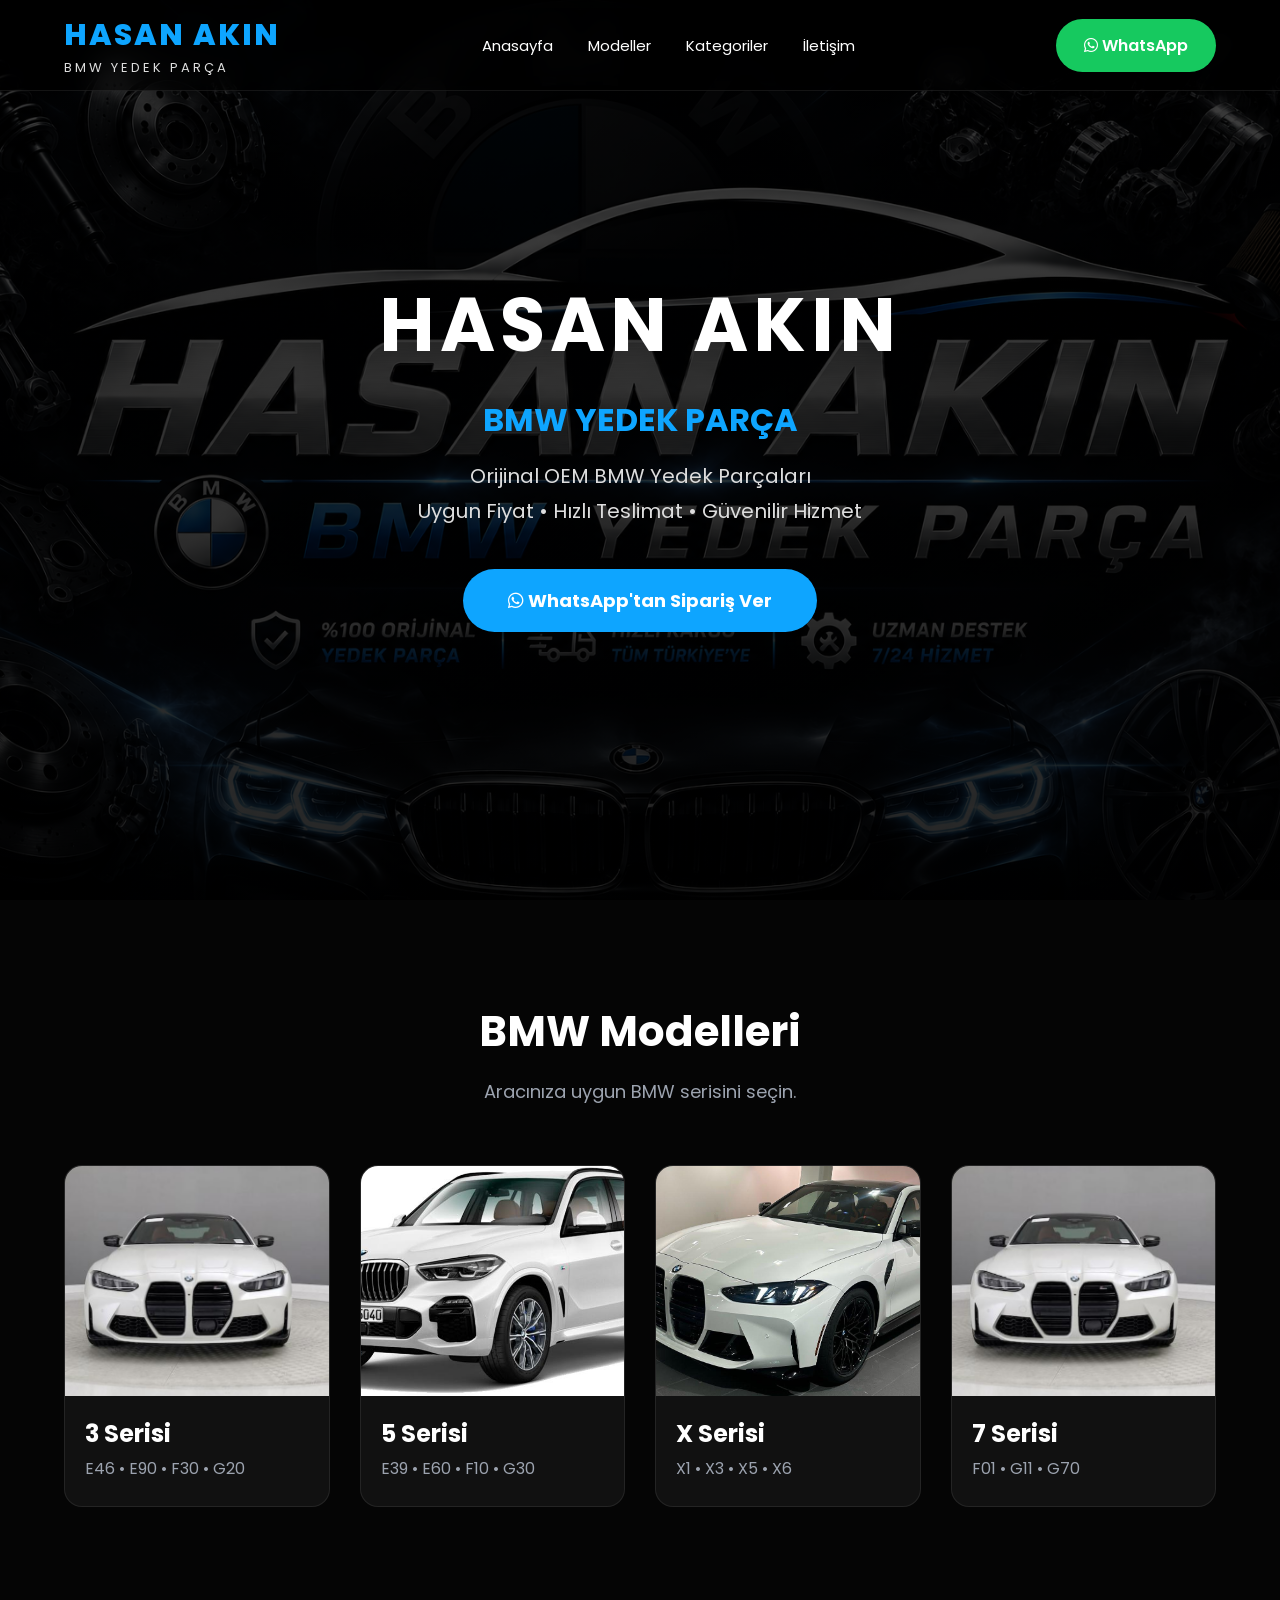
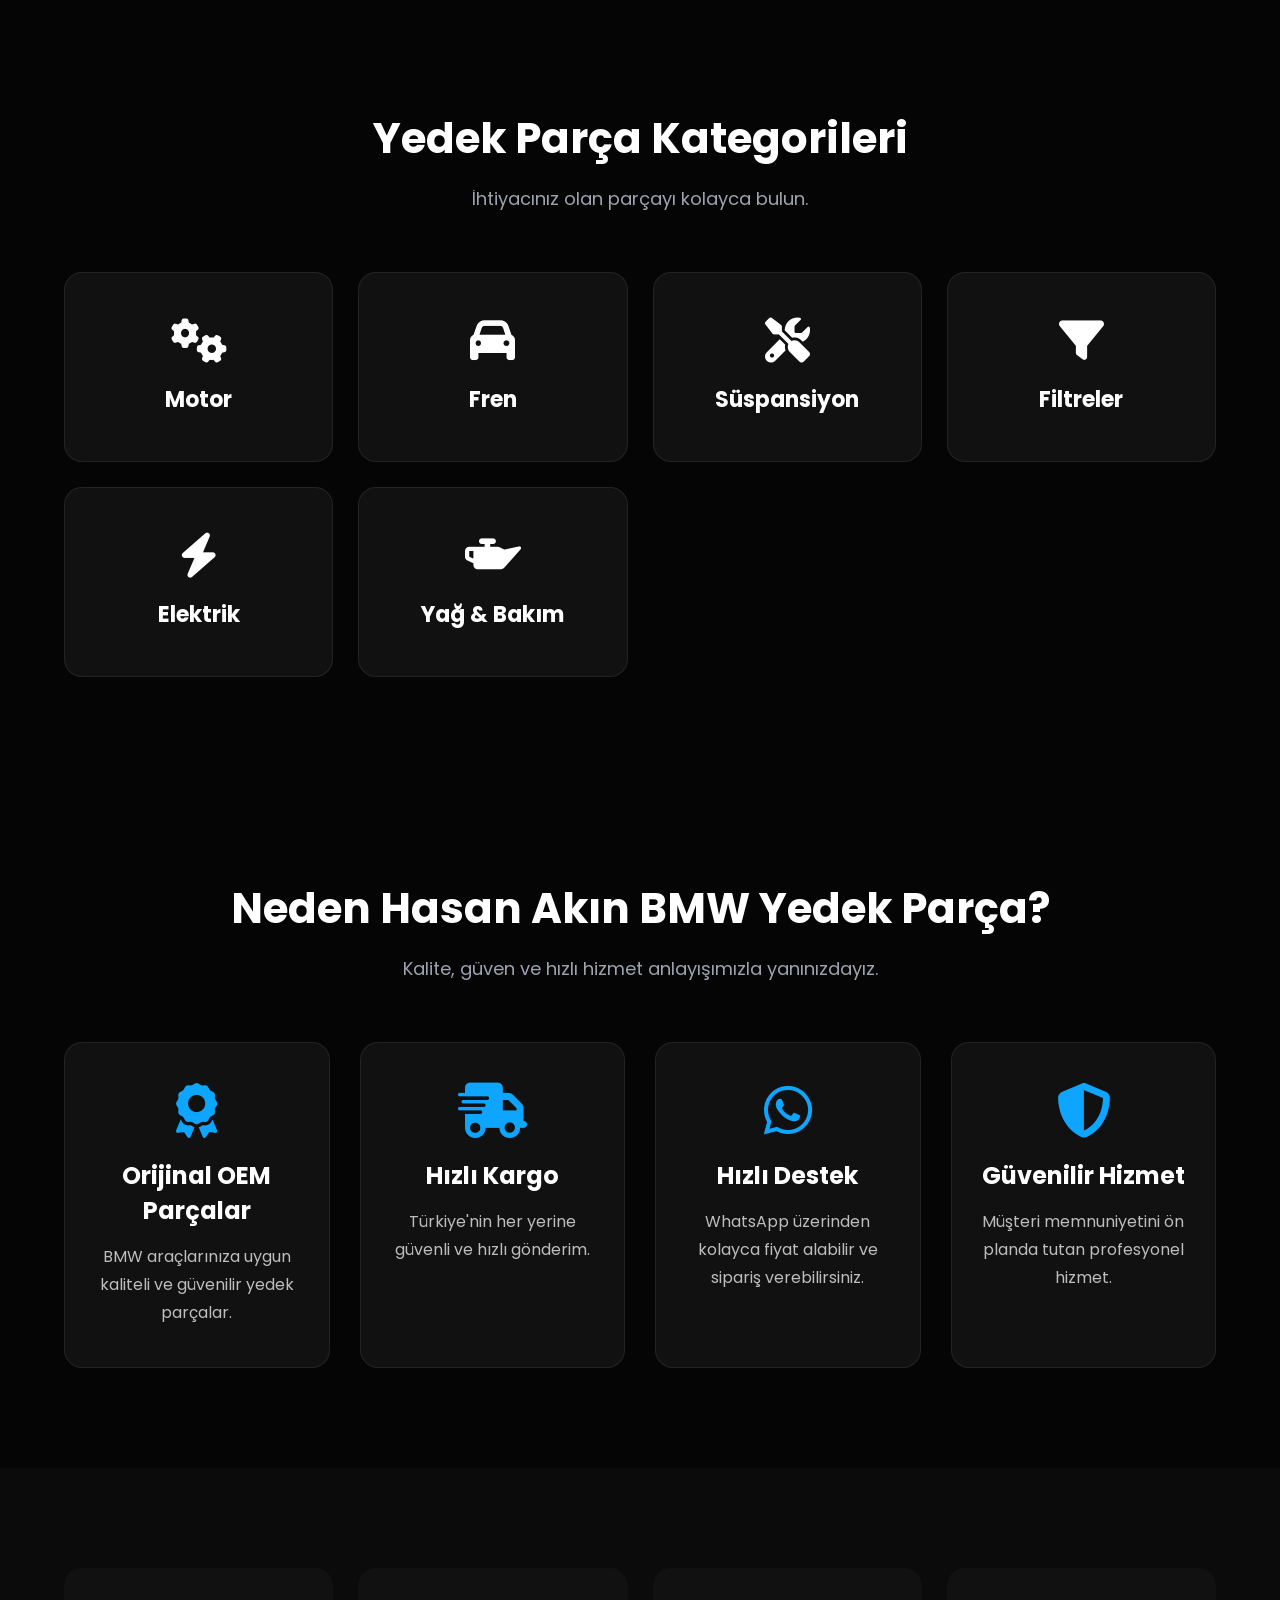
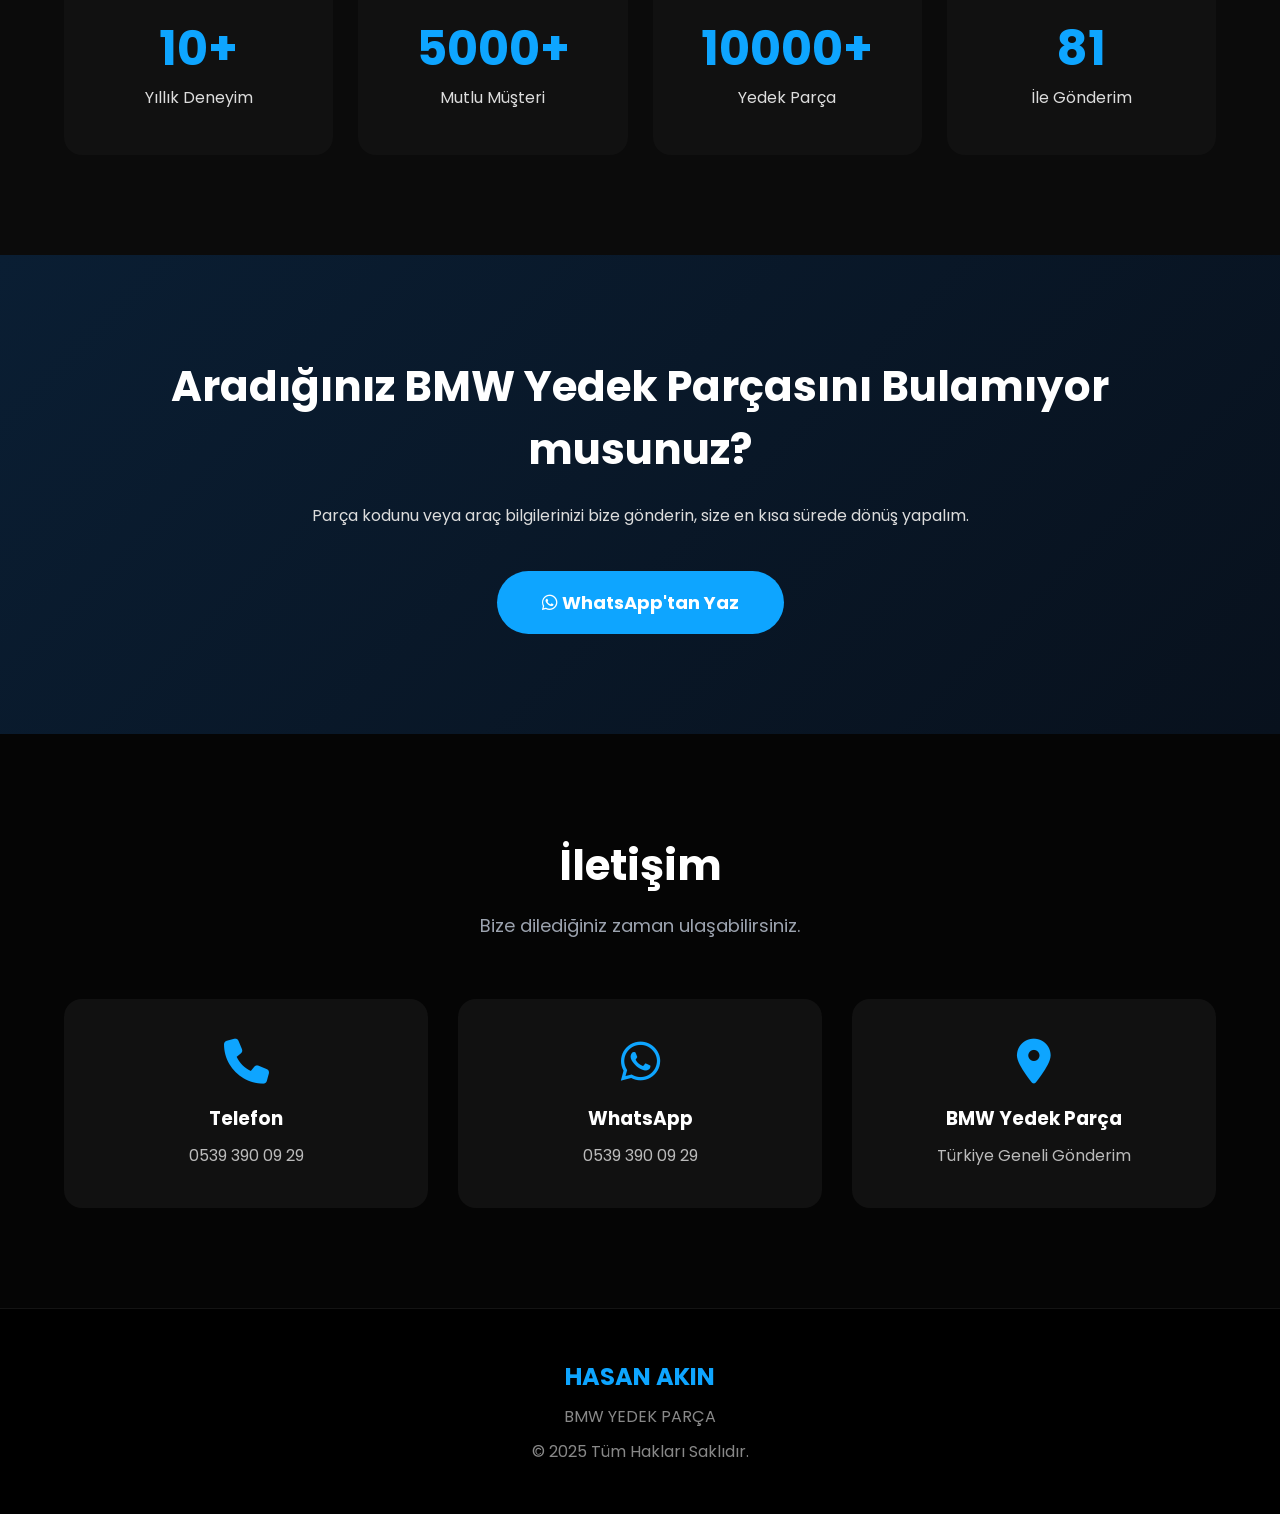
==== index.html @ 7a04342d "Update index.html" ====
<!DOCTYPE html>
<html lang="tr">

<head>

    <meta charset="UTF-8">
    <meta name="viewport" content="width=device-width, initial-scale=1.0">

   <title>Hasan Akın BMW Yedek Parça | Orijinal OEM BMW Parçaları</title>

<link rel="icon" type="image/x-icon" href="favicon.ico">

<meta name="description" content="Hasan Akın BMW Yedek Parça. Orijinal OEM BMW yedek parçaları, uygun fiyat, hızlı kargo ve güvenilir hizmet. Türkiye geneli gönderim.">

<meta name="keywords" content="BMW yedek parça, BMW OEM parça, BMW çıkma parça, BMW motor parçaları, BMW fren parçaları, Hasan Akın BMW">

<meta name="author" content="Hasan Akın BMW Yedek Parça">

<meta name="robots" content="index, follow">

<meta name="theme-color" content="#0ea5ff">

<meta property="og:title" content="Hasan Akın BMW Yedek Parça">
<meta property="og:description" content="Orijinal ve OEM BMW yedek parçaları. Uygun fiyat, hızlı kargo ve güvenilir hizmet.">
<meta property="og:url" content="https://bmwyedek.github.io/bmw_yedekparca/">
<meta property="og:type" content="website">

<meta name="twitter:card" content="summary_large_image">
    
<link rel="stylesheet" href="style.css">
    
    <link rel="stylesheet" href="style.css">

    <link rel="preconnect" href="https://fonts.googleapis.com">
    <link rel="preconnect" href="https://fonts.gstatic.com" crossorigin>

    <link href="https://fonts.googleapis.com/css2?family=Poppins:wght@300;400;500;600;700;800&display=swap" rel="stylesheet">

    <link rel="stylesheet"
        href="https://cdnjs.cloudflare.com/ajax/libs/font-awesome/6.7.2/css/all.min.css">

</head>

<body>

    <!-- HEADER -->

    <header class="header">

        <div class="container">

            <div class="logo">

                <h2>HASAN AKIN</h2>
                <span>BMW YEDEK PARÇA</span>

            </div>
<div class="menu-toggle">

    <i class="fa-solid fa-bars"></i>

</div>
            <nav>

                <a href="#anasayfa">Anasayfa</a>
                <a href="#modeller">Modeller</a>
                <a href="#kategoriler">Kategoriler</a>
                <a href="#iletisim">İletişim</a>

            </nav>

            <a href="https://wa.me/905393900929" class="btn-whatsapp" target="_blank">

                <i class="fa-brands fa-whatsapp"></i>
                WhatsApp

            </a>

        </div>

    </header>

    <!-- HERO -->

    <section id="anasayfa" class="hero">

        <div class="overlay"></div>

        <div class="hero-content">

            <h1>HASAN AKIN</h1>

            <h2>BMW YEDEK PARÇA</h2>

            <p>

                Orijinal OEM BMW Yedek Parçaları<br>
                Uygun Fiyat • Hızlı Teslimat • Güvenilir Hizmet

            </p>

            <a href="https://wa.me/905393900929" target="_blank" class="hero-btn">

                <i class="fa-brands fa-whatsapp"></i>
                WhatsApp'tan Sipariş Ver

            </a>

        </div>

    </section><!-- BMW MODELLERİ -->

<section id="modeller" class="models">

    <div class="container">

        <div class="section-title">

            <h2>BMW Modelleri</h2>

            <p>Aracınıza uygun BMW serisini seçin.</p>

        </div>

        <div class="model-grid">

            <div class="model-card">

                <img src="images/hero1.jpg" alt="3 Serisi">

                <h3>3 Serisi</h3>

                <span>E46 • E90 • F30 • G20</span>

            </div>

            <div class="model-card">

                <img src="images/hero2.jpg" alt="5 Serisi">

                <h3>5 Serisi</h3>

                <span>E39 • E60 • F10 • G30</span>

            </div>

            <div class="model-card">

                <img src="images/hero3.jpg" alt="X Serisi">

                <h3>X Serisi</h3>

                <span>X1 • X3 • X5 • X6</span>

            </div>

            <div class="model-card">

                <img src="images/hero1.jpg" alt="7 Serisi">

                <h3>7 Serisi</h3>

                <span>F01 • G11 • G70</span>

            </div>

        </div>

    </div>

</section>


<!-- KATEGORİLER -->

<section id="kategoriler" class="categories">

    <div class="container">

        <div class="section-title">

            <h2>Yedek Parça Kategorileri</h2>

            <p>İhtiyacınız olan parçayı kolayca bulun.</p>

        </div>

        <div class="category-grid">

            <div class="category-card">
                <i class="fa-solid fa-gears"></i>
                <h3>Motor</h3>
            </div>

            <div class="category-card">
                <i class="fa-solid fa-car"></i>
                <h3>Fren</h3>
            </div>

            <div class="category-card">
                <i class="fa-solid fa-screwdriver-wrench"></i>
                <h3>Süspansiyon</h3>
            </div>

            <div class="category-card">
                <i class="fa-solid fa-filter"></i>
                <h3>Filtreler</h3>
            </div>

            <div class="category-card">
                <i class="fa-solid fa-bolt"></i>
                <h3>Elektrik</h3>
            </div>

            <div class="category-card">
                <i class="fa-solid fa-oil-can"></i>
                <h3>Yağ & Bakım</h3>
            </div>

        </div>

    </div>

</section><!-- NEDEN BİZ -->

<section class="features">

    <div class="container">

        <div class="section-title">

            <h2>Neden Hasan Akın BMW Yedek Parça?</h2>

            <p>Kalite, güven ve hızlı hizmet anlayışımızla yanınızdayız.</p>

        </div>

        <div class="feature-grid">

            <div class="feature-card">

                <i class="fa-solid fa-award"></i>

                <h3>Orijinal OEM Parçalar</h3>

                <p>BMW araçlarınıza uygun kaliteli ve güvenilir yedek parçalar.</p>

            </div>

            <div class="feature-card">

                <i class="fa-solid fa-truck-fast"></i>

                <h3>Hızlı Kargo</h3>

                <p>Türkiye'nin her yerine güvenli ve hızlı gönderim.</p>

            </div>

            <div class="feature-card">

                <i class="fa-brands fa-whatsapp"></i>

                <h3>Hızlı Destek</h3>

                <p>WhatsApp üzerinden kolayca fiyat alabilir ve sipariş verebilirsiniz.</p>

            </div>

            <div class="feature-card">

                <i class="fa-solid fa-shield-halved"></i>

                <h3>Güvenilir Hizmet</h3>

                <p>Müşteri memnuniyetini ön planda tutan profesyonel hizmet.</p>

            </div>

        </div>

    </div>

</section>


<!-- İSTATİSTİKLER -->

<section class="stats">

    <div class="container">

        <div class="stats-grid">

            <div class="stat-box">

                <h2>10+</h2>

                <span>Yıllık Deneyim</span>

            </div>

            <div class="stat-box">

                <h2>5000+</h2>

                <span>Mutlu Müşteri</span>

            </div>

            <div class="stat-box">

                <h2>10000+</h2>

                <span>Yedek Parça</span>

            </div>

            <div class="stat-box">

                <h2>81</h2>

                <span>İle Gönderim</span>

            </div>

        </div>

    </div>

</section><!-- WHATSAPP -->

<section class="cta">

    <div class="container">

        <h2>Aradığınız BMW Yedek Parçasını Bulamıyor musunuz?</h2>

        <p>
            Parça kodunu veya araç bilgilerinizi bize gönderin,
            size en kısa sürede dönüş yapalım.
        </p>

        <a href="https://wa.me/905393900929" target="_blank" class="hero-btn">

            <i class="fa-brands fa-whatsapp"></i>

            WhatsApp'tan Yaz

        </a>

    </div>

</section>

<!-- İLETİŞİM -->

<section id="iletisim" class="contact">

    <div class="container">

        <div class="section-title">

            <h2>İletişim</h2>

            <p>Bize dilediğiniz zaman ulaşabilirsiniz.</p>

        </div>

        <div class="contact-grid">

            <div class="contact-box">

                <i class="fa-solid fa-phone"></i>

                <h3>Telefon</h3>

                <p>0539 390 09 29</p>

            </div>

            <div class="contact-box">

                <i class="fa-brands fa-whatsapp"></i>

                <h3>WhatsApp</h3>

                <p>0539 390 09 29</p>

            </div>

            <div class="contact-box">

                <i class="fa-solid fa-location-dot"></i>

                <h3>BMW Yedek Parça</h3>

                <p>Türkiye Geneli Gönderim</p>

            </div>

        </div>

    </div>

</section>

<!-- FOOTER -->

<footer>

    <div class="container">

        <h2>HASAN AKIN</h2>

        <p>BMW YEDEK PARÇA</p>

        <p>© 2025 Tüm Hakları Saklıdır.</p>

    </div>

</footer>
    
<script src="script.js"></script>
    
</body>

</html>
---- style.css ----
/*==========================
    GENEL AYARLAR
==========================*/

*{
    margin:0;
    padding:0;
    box-sizing:border-box;
}

html{
    scroll-behavior:smooth;
}

body{

    font-family:'Poppins',sans-serif;
    background:#050505;
    color:#fff;
    overflow-x:hidden;

}

img{
    width:100%;
    display:block;
}

a{
    text-decoration:none;
    color:white;
}

.container{

    width:90%;
    max-width:1300px;
    margin:auto;

}


/*==========================
        HEADER
==========================*/

.header{

    position:fixed;
    top:0;
    left:0;
    width:100%;
    z-index:999;
    background:rgba(0,0,0,.55);
    backdrop-filter:blur(12px);
    border-bottom:1px solid rgba(255,255,255,.08);

}

.header .container{

    display:flex;
    justify-content:space-between;
    align-items:center;
    height:90px;

}

.logo h2{

    font-size:30px;
    font-weight:800;
    color:#0ea5ff;
    letter-spacing:2px;

}

.logo span{

    display:block;
    font-size:13px;
    color:#ddd;
    letter-spacing:3px;

}

nav{

    display:flex;
    gap:35px;

}

nav a{

    font-size:15px;
    transition:.3s;

}

nav a:hover{

    color:#0ea5ff;

}

.btn-whatsapp{

    background:#16c95f;
    padding:14px 28px;
    border-radius:50px;
    font-weight:600;
    transition:.3s;

}

.btn-whatsapp:hover{

    transform:translateY(-3px);

}


/*==========================
          HERO
==========================*/

.hero{
    background: url("images/logo.png") center center/cover no-repeat;
    height:100vh;
    position:relative;
    display:flex;
    justify-content:center;
    align-items:center;
}

.overlay{

    position:absolute;
    inset:0;

    background:linear-gradient(rgba(0,0,0,.75),
    rgba(0,0,0,.85));

}

.hero-content{

    position:relative;
    z-index:2;
    text-align:center;

}

.hero-content h1{

    font-size:75px;
    color:#fff;
    letter-spacing:5px;

}

.hero-content h2{

    font-size:32px;
    color:#0ea5ff;
    margin:15px 0;

}

.hero-content p{

    color:#ddd;
    font-size:20px;
    line-height:35px;
    margin-bottom:40px;

}

.hero-btn{

    display:inline-block;
    background:#0ea5ff;
    padding:18px 45px;
    border-radius:60px;
    font-size:18px;
    font-weight:700;
    transition:.35s;

}

.hero-btn:hover{

    transform:translateY(-5px);
    background:#0087db;

}/*==========================
      BAŞLIKLAR
==========================*/

section{

    padding:100px 0;

}

.section-title{

    text-align:center;
    margin-bottom:60px;

}

.section-title h2{

    font-size:42px;
    color:#fff;
    margin-bottom:15px;

}

.section-title p{

    color:#9ca3af;
    font-size:18px;

}


/*==========================
      MODELLER
==========================*/

.model-grid{

    display:grid;
    grid-template-columns:repeat(auto-fit,minmax(260px,1fr));
    gap:30px;

}

.model-card{

    background:#111;
    border-radius:18px;
    overflow:hidden;
    transition:.4s;
    border:1px solid rgba(255,255,255,.08);

}

.model-card:hover{

    transform:translateY(-12px);
    box-shadow:0 15px 40px rgba(14,165,255,.25);

}

.model-card img{

    height:230px;
    object-fit:cover;

}

.model-card h3{

    padding:20px 20px 5px;
    font-size:24px;

}

.model-card span{

    display:block;
    padding:0 20px 25px;
    color:#9ca3af;

}


/*==========================
      KATEGORİLER
==========================*/

.category-grid{

    display:grid;
    grid-template-columns:repeat(auto-fit,minmax(220px,1fr));
    gap:25px;

}

.category-card{

    background:#111;
    padding:45px 20px;
    text-align:center;
    border-radius:18px;
    transition:.4s;
    border:1px solid rgba(255,255,255,.08);

}

.category-card:hover{

    background:#0ea5ff;
    transform:translateY(-10px);

}

.category-card i{

    font-size:45px;
    margin-bottom:20px;

}

.category-card h3{

    font-size:22px;

}/*==========================
      FEATURES
==========================*/

.feature-grid{

    display:grid;
    grid-template-columns:repeat(auto-fit,minmax(250px,1fr));
    gap:30px;

}

.feature-card{

    background:#111;
    border:1px solid rgba(255,255,255,.08);
    border-radius:18px;
    padding:40px 30px;
    text-align:center;
    transition:.4s;

}

.feature-card:hover{

    transform:translateY(-12px);
    border-color:#0ea5ff;
    box-shadow:0 15px 35px rgba(14,165,255,.25);

}

.feature-card i{

    font-size:55px;
    color:#0ea5ff;
    margin-bottom:20px;

}

.feature-card h3{

    margin-bottom:15px;
    font-size:24px;

}

.feature-card p{

    color:#bdbdbd;
    line-height:28px;

}


/*==========================
        STATS
==========================*/

.stats{

    background:#0b0b0b;

}

.stats-grid{

    display:grid;
    grid-template-columns:repeat(auto-fit,minmax(220px,1fr));
    gap:25px;

}

.stat-box{

    background:#111;
    padding:45px;
    text-align:center;
    border-radius:18px;

}

.stat-box h2{

    font-size:48px;
    color:#0ea5ff;

}

.stat-box span{

    color:#ddd;
}


/*==========================
        CTA
==========================*/

.cta{

    text-align:center;
    background:linear-gradient(135deg,#0a1e33,#08111d);

}

.cta h2{

    font-size:42px;
    margin-bottom:20px;

}

.cta p{

    color:#ddd;
    max-width:700px;
    margin:0 auto 40px;
    line-height:30px;

}


/*==========================
      CONTACT
==========================*/

.contact-grid{

    display:grid;
    grid-template-columns:repeat(auto-fit,minmax(250px,1fr));
    gap:30px;

}

.contact-box{

    background:#111;
    border-radius:18px;
    padding:40px;
    text-align:center;
    transition:.4s;

}

.contact-box:hover{

    transform:translateY(-10px);

}

.contact-box i{

    font-size:45px;
    color:#0ea5ff;
    margin-bottom:20px;

}

.contact-box h3{

    margin-bottom:10px;

}

.contact-box p{

    color:#bbb;

}


/*==========================
        FOOTER
==========================*/

footer{

    background:#000;
    border-top:1px solid rgba(255,255,255,.08);
    text-align:center;
    padding:50px 20px;

}

footer h2{

    color:#0ea5ff;
    margin-bottom:10px;

}

footer p{

    color:#888;
    margin-top:10px;

}


/*==========================
      RESPONSIVE
==========================*/

@media(max-width:992px){

    .header .container{

        flex-direction:column;
        height:auto;
        padding:20px;

    }

    nav{

        flex-wrap:wrap;
        justify-content:center;
        margin:20px 0;

    }

    .hero-content h1{

        font-size:48px;

    }

    .hero-content h2{

        font-size:24px;

    }

    .hero-content p{

        font-size:16px;
        line-height:28px;

    }

    .section-title h2{

        font-size:34px;

    }

}

@media(max-width:576px){

    .hero-content h1{

        font-size:36px;

    }

    .hero-btn{

        width:100%;
        text-align:center;

    }

    .btn-whatsapp{

        width:100%;
        text-align:center;

    }

}
/*==========================
      MOBİL MENÜ
==========================*/

.menu-toggle{

    display:none;
    font-size:28px;
    cursor:pointer;
    color:white;

}

@media(max-width:992px){

    .menu-toggle{

        display:block;

    }

    nav{

        display:none;
        width:100%;
        flex-direction:column;
        background:#0b0b0b;
        margin-top:20px;
        border-radius:12px;
        padding:20px;

    }

    nav.active{

        display:flex;

    }

    nav a{

        padding:15px;
        text-align:center;

    }

}
---- style.css ----
/*==========================
    GENEL AYARLAR
==========================*/

*{
    margin:0;
    padding:0;
    box-sizing:border-box;
}

html{
    scroll-behavior:smooth;
}

body{

    font-family:'Poppins',sans-serif;
    background:#050505;
    color:#fff;
    overflow-x:hidden;

}

img{
    width:100%;
    display:block;
}

a{
    text-decoration:none;
    color:white;
}

.container{

    width:90%;
    max-width:1300px;
    margin:auto;

}


/*==========================
        HEADER
==========================*/

.header{

    position:fixed;
    top:0;
    left:0;
    width:100%;
    z-index:999;
    background:rgba(0,0,0,.55);
    backdrop-filter:blur(12px);
    border-bottom:1px solid rgba(255,255,255,.08);

}

.header .container{

    display:flex;
    justify-content:space-between;
    align-items:center;
    height:90px;

}

.logo h2{

    font-size:30px;
    font-weight:800;
    color:#0ea5ff;
    letter-spacing:2px;

}

.logo span{

    display:block;
    font-size:13px;
    color:#ddd;
    letter-spacing:3px;

}

nav{

    display:flex;
    gap:35px;

}

nav a{

    font-size:15px;
    transition:.3s;

}

nav a:hover{

    color:#0ea5ff;

}

.btn-whatsapp{

    background:#16c95f;
    padding:14px 28px;
    border-radius:50px;
    font-weight:600;
    transition:.3s;

}

.btn-whatsapp:hover{

    transform:translateY(-3px);

}


/*==========================
          HERO
==========================*/

.hero{
    background: url("images/logo.png") center center/cover no-repeat;
    height:100vh;
    position:relative;
    display:flex;
    justify-content:center;
    align-items:center;
}

.overlay{

    position:absolute;
    inset:0;

    background:linear-gradient(rgba(0,0,0,.75),
    rgba(0,0,0,.85));

}

.hero-content{

    position:relative;
    z-index:2;
    text-align:center;

}

.hero-content h1{

    font-size:75px;
    color:#fff;
    letter-spacing:5px;

}

.hero-content h2{

    font-size:32px;
    color:#0ea5ff;
    margin:15px 0;

}

.hero-content p{

    color:#ddd;
    font-size:20px;
    line-height:35px;
    margin-bottom:40px;

}

.hero-btn{

    display:inline-block;
    background:#0ea5ff;
    padding:18px 45px;
    border-radius:60px;
    font-size:18px;
    font-weight:700;
    transition:.35s;

}

.hero-btn:hover{

    transform:translateY(-5px);
    background:#0087db;

}/*==========================
      BAŞLIKLAR
==========================*/

section{

    padding:100px 0;

}

.section-title{

    text-align:center;
    margin-bottom:60px;

}

.section-title h2{

    font-size:42px;
    color:#fff;
    margin-bottom:15px;

}

.section-title p{

    color:#9ca3af;
    font-size:18px;

}


/*==========================
      MODELLER
==========================*/

.model-grid{

    display:grid;
    grid-template-columns:repeat(auto-fit,minmax(260px,1fr));
    gap:30px;

}

.model-card{

    background:#111;
    border-radius:18px;
    overflow:hidden;
    transition:.4s;
    border:1px solid rgba(255,255,255,.08);

}

.model-card:hover{

    transform:translateY(-12px);
    box-shadow:0 15px 40px rgba(14,165,255,.25);

}

.model-card img{

    height:230px;
    object-fit:cover;

}

.model-card h3{

    padding:20px 20px 5px;
    font-size:24px;

}

.model-card span{

    display:block;
    padding:0 20px 25px;
    color:#9ca3af;

}


/*==========================
      KATEGORİLER
==========================*/

.category-grid{

    display:grid;
    grid-template-columns:repeat(auto-fit,minmax(220px,1fr));
    gap:25px;

}

.category-card{

    background:#111;
    padding:45px 20px;
    text-align:center;
    border-radius:18px;
    transition:.4s;
    border:1px solid rgba(255,255,255,.08);

}

.category-card:hover{

    background:#0ea5ff;
    transform:translateY(-10px);

}

.category-card i{

    font-size:45px;
    margin-bottom:20px;

}

.category-card h3{

    font-size:22px;

}/*==========================
      FEATURES
==========================*/

.feature-grid{

    display:grid;
    grid-template-columns:repeat(auto-fit,minmax(250px,1fr));
    gap:30px;

}

.feature-card{

    background:#111;
    border:1px solid rgba(255,255,255,.08);
    border-radius:18px;
    padding:40px 30px;
    text-align:center;
    transition:.4s;

}

.feature-card:hover{

    transform:translateY(-12px);
    border-color:#0ea5ff;
    box-shadow:0 15px 35px rgba(14,165,255,.25);

}

.feature-card i{

    font-size:55px;
    color:#0ea5ff;
    margin-bottom:20px;

}

.feature-card h3{

    margin-bottom:15px;
    font-size:24px;

}

.feature-card p{

    color:#bdbdbd;
    line-height:28px;

}


/*==========================
        STATS
==========================*/

.stats{

    background:#0b0b0b;

}

.stats-grid{

    display:grid;
    grid-template-columns:repeat(auto-fit,minmax(220px,1fr));
    gap:25px;

}

.stat-box{

    background:#111;
    padding:45px;
    text-align:center;
    border-radius:18px;

}

.stat-box h2{

    font-size:48px;
    color:#0ea5ff;

}

.stat-box span{

    color:#ddd;
}


/*==========================
        CTA
==========================*/

.cta{

    text-align:center;
    background:linear-gradient(135deg,#0a1e33,#08111d);

}

.cta h2{

    font-size:42px;
    margin-bottom:20px;

}

.cta p{

    color:#ddd;
    max-width:700px;
    margin:0 auto 40px;
    line-height:30px;

}


/*==========================
      CONTACT
==========================*/

.contact-grid{

    display:grid;
    grid-template-columns:repeat(auto-fit,minmax(250px,1fr));
    gap:30px;

}

.contact-box{

    background:#111;
    border-radius:18px;
    padding:40px;
    text-align:center;
    transition:.4s;

}

.contact-box:hover{

    transform:translateY(-10px);

}

.contact-box i{

    font-size:45px;
    color:#0ea5ff;
    margin-bottom:20px;

}

.contact-box h3{

    margin-bottom:10px;

}

.contact-box p{

    color:#bbb;

}


/*==========================
        FOOTER
==========================*/

footer{

    background:#000;
    border-top:1px solid rgba(255,255,255,.08);
    text-align:center;
    padding:50px 20px;

}

footer h2{

    color:#0ea5ff;
    margin-bottom:10px;

}

footer p{

    color:#888;
    margin-top:10px;

}


/*==========================
      RESPONSIVE
==========================*/

@media(max-width:992px){

    .header .container{

        flex-direction:column;
        height:auto;
        padding:20px;

    }

    nav{

        flex-wrap:wrap;
        justify-content:center;
        margin:20px 0;

    }

    .hero-content h1{

        font-size:48px;

    }

    .hero-content h2{

        font-size:24px;

    }

    .hero-content p{

        font-size:16px;
        line-height:28px;

    }

    .section-title h2{

        font-size:34px;

    }

}

@media(max-width:576px){

    .hero-content h1{

        font-size:36px;

    }

    .hero-btn{

        width:100%;
        text-align:center;

    }

    .btn-whatsapp{

        width:100%;
        text-align:center;

    }

}
/*==========================
      MOBİL MENÜ
==========================*/

.menu-toggle{

    display:none;
    font-size:28px;
    cursor:pointer;
    color:white;

}

@media(max-width:992px){

    .menu-toggle{

        display:block;

    }

    nav{

        display:none;
        width:100%;
        flex-direction:column;
        background:#0b0b0b;
        margin-top:20px;
        border-radius:12px;
        padding:20px;

    }

    nav.active{

        display:flex;

    }

    nav a{

        padding:15px;
        text-align:center;

    }

}
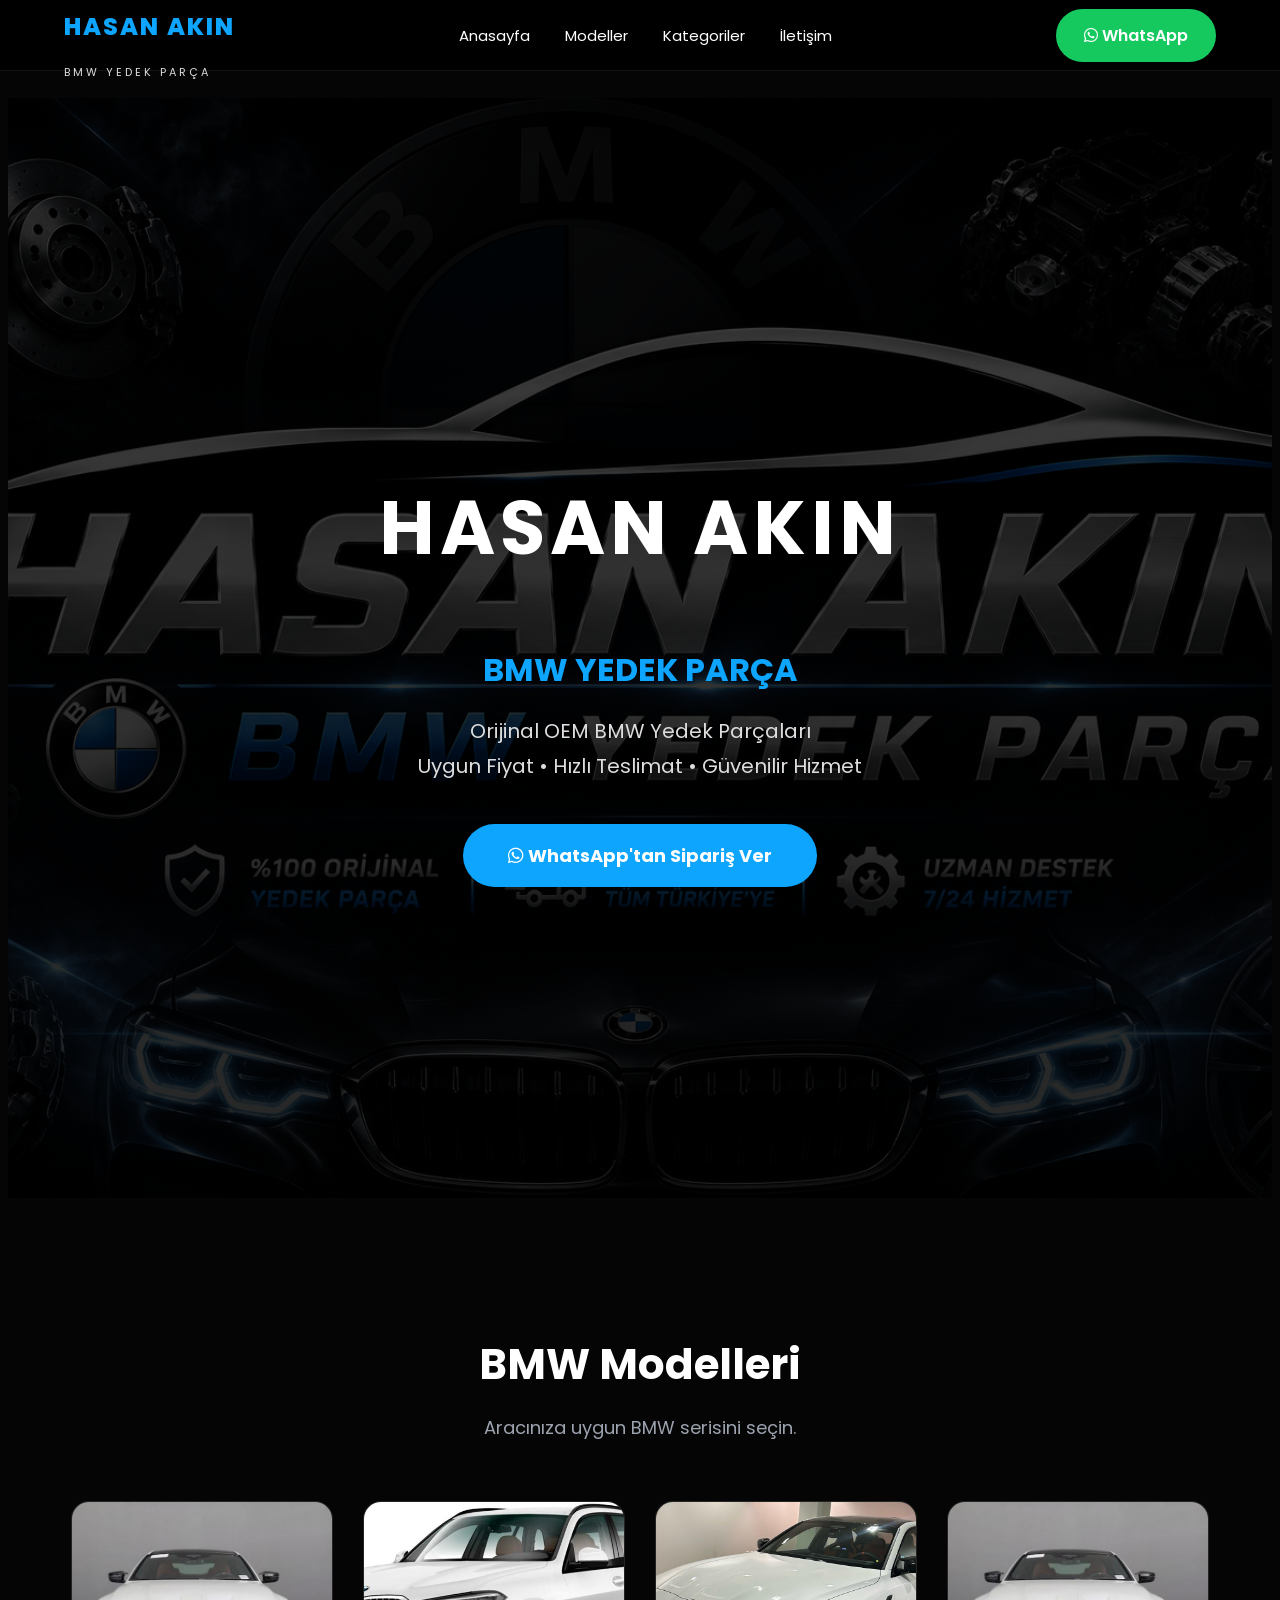
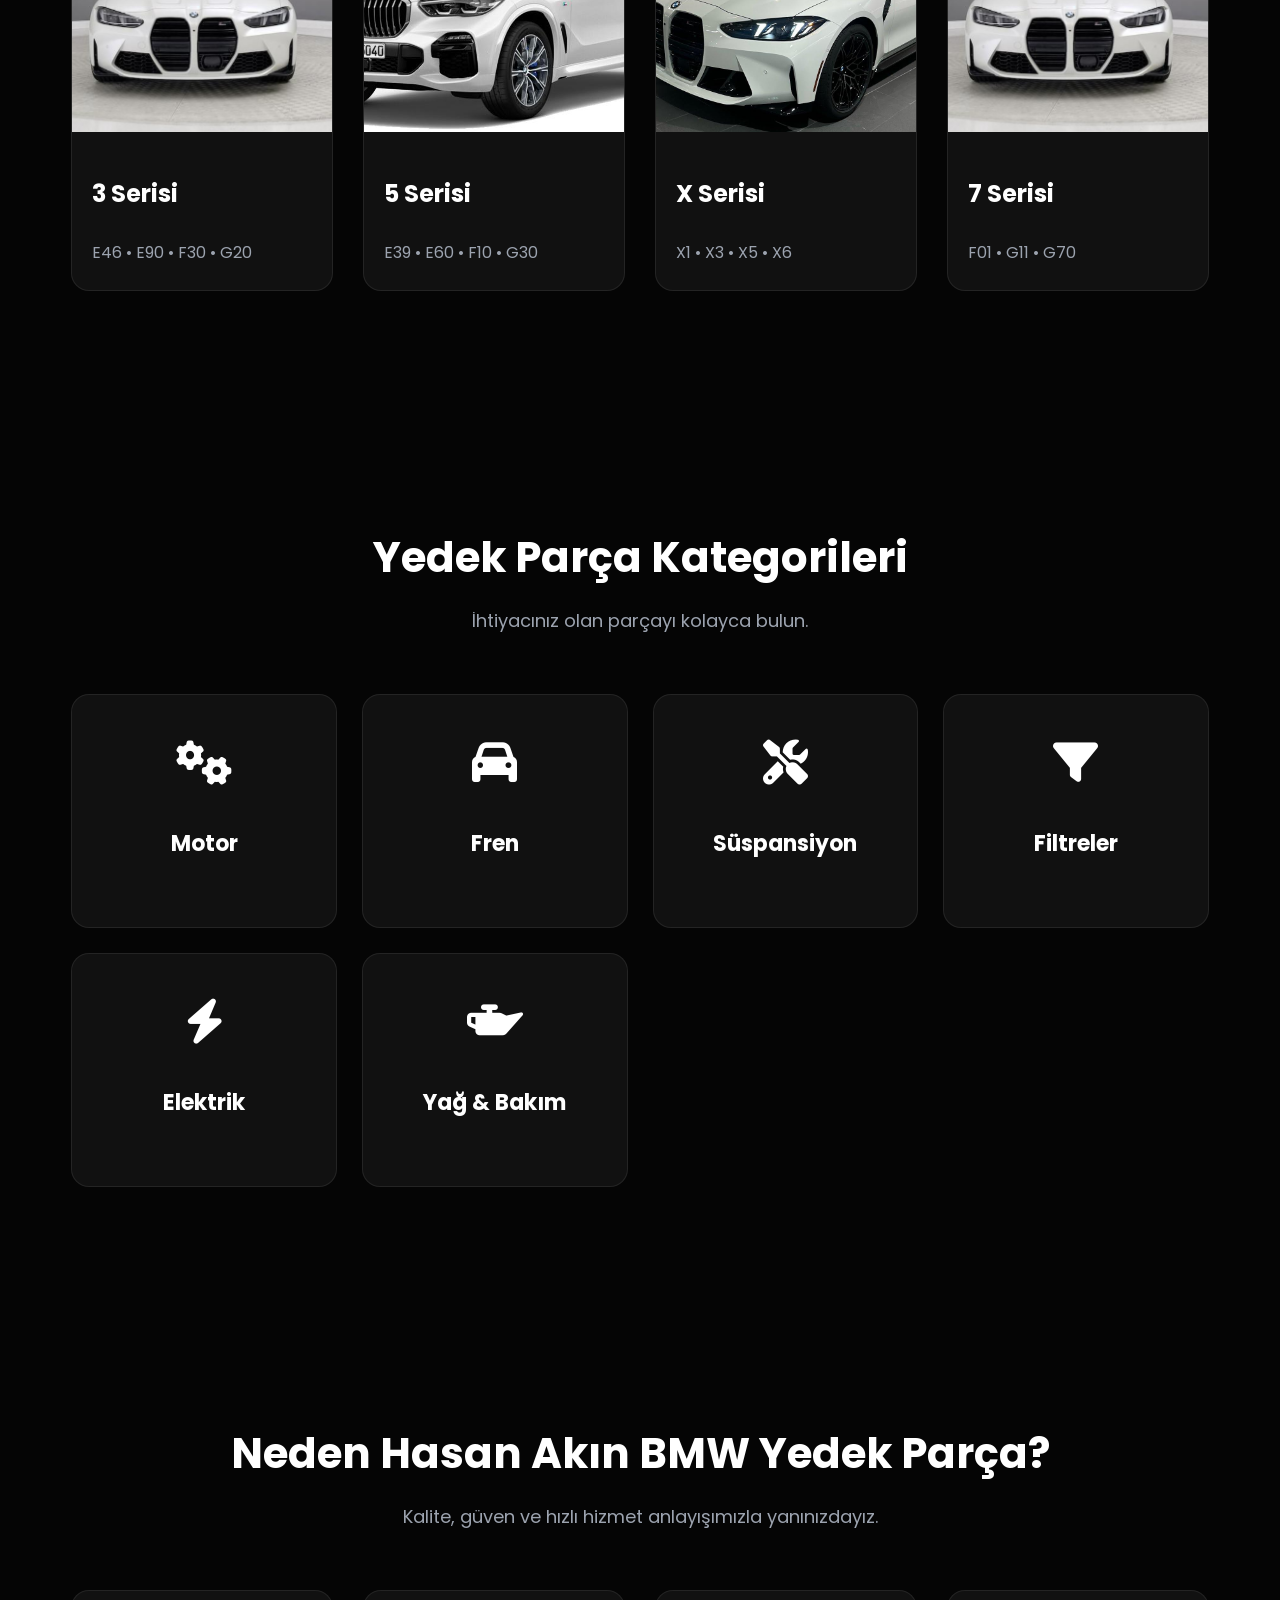
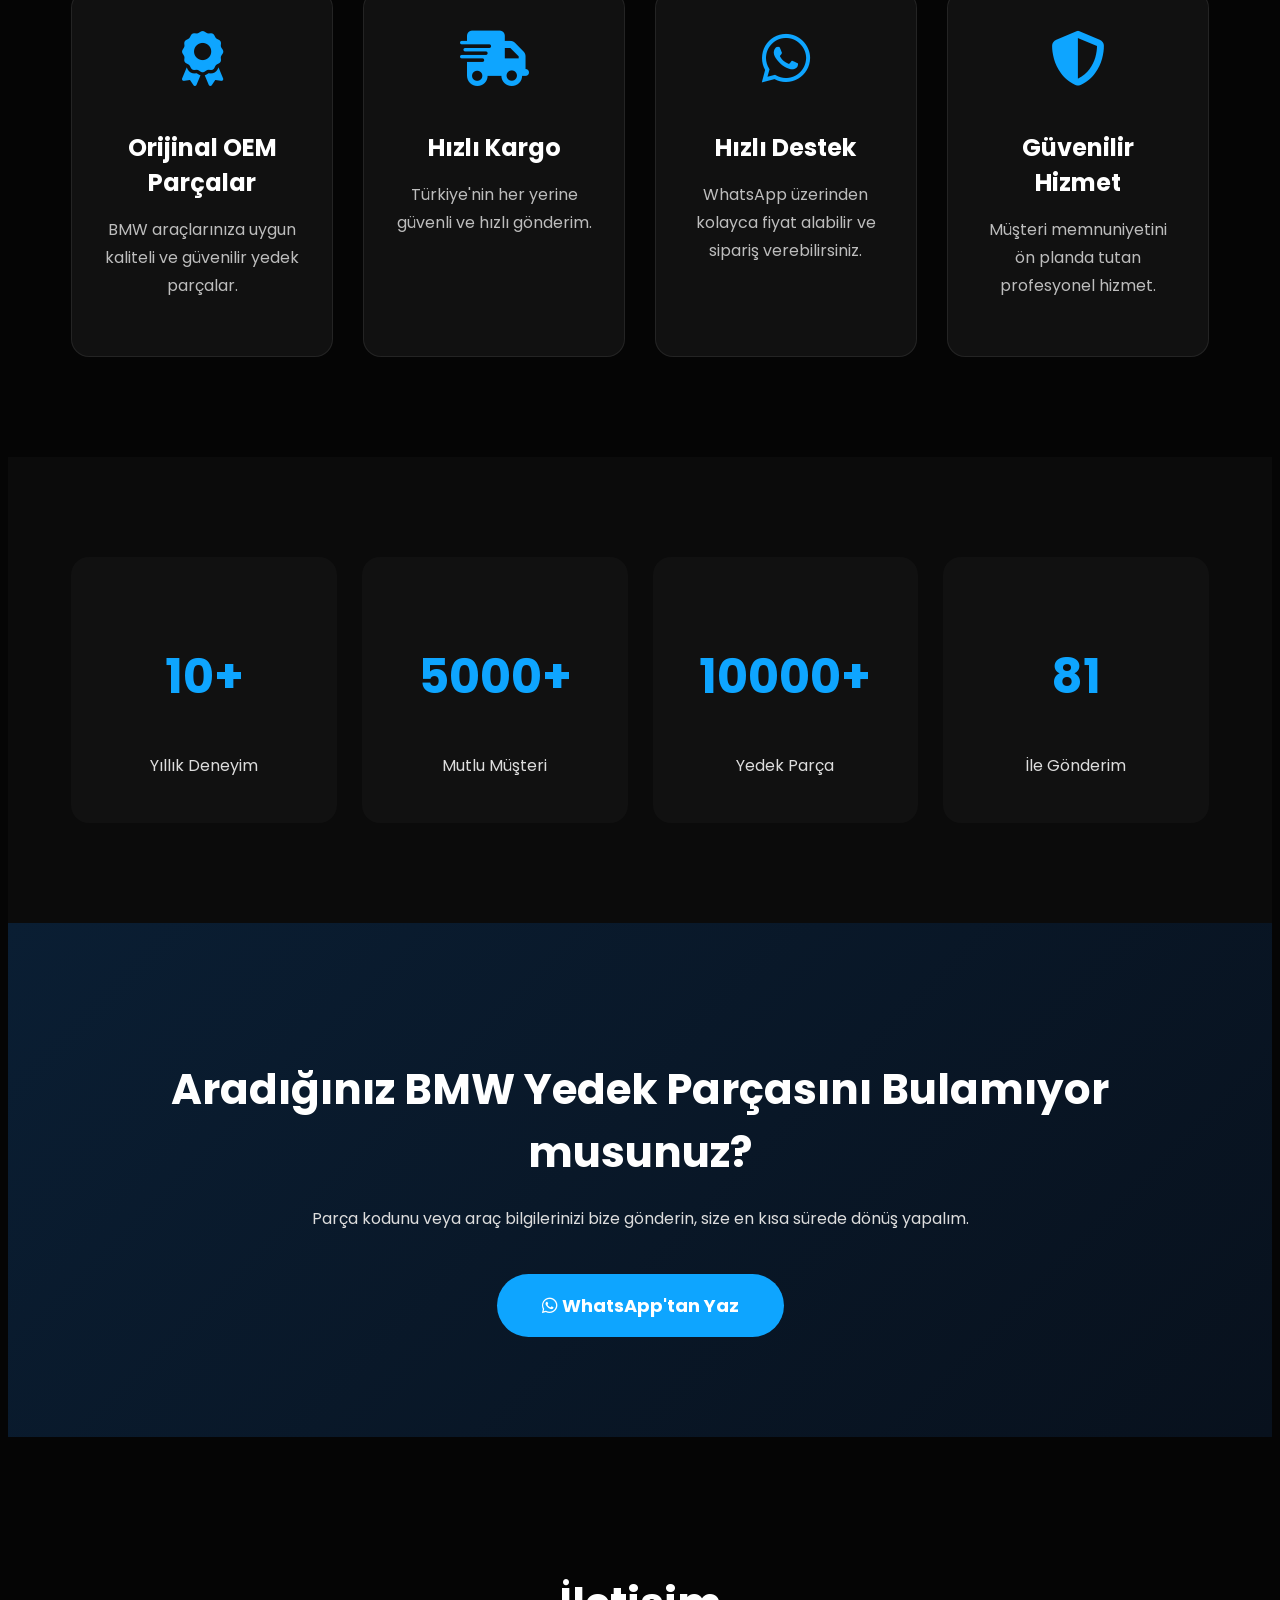
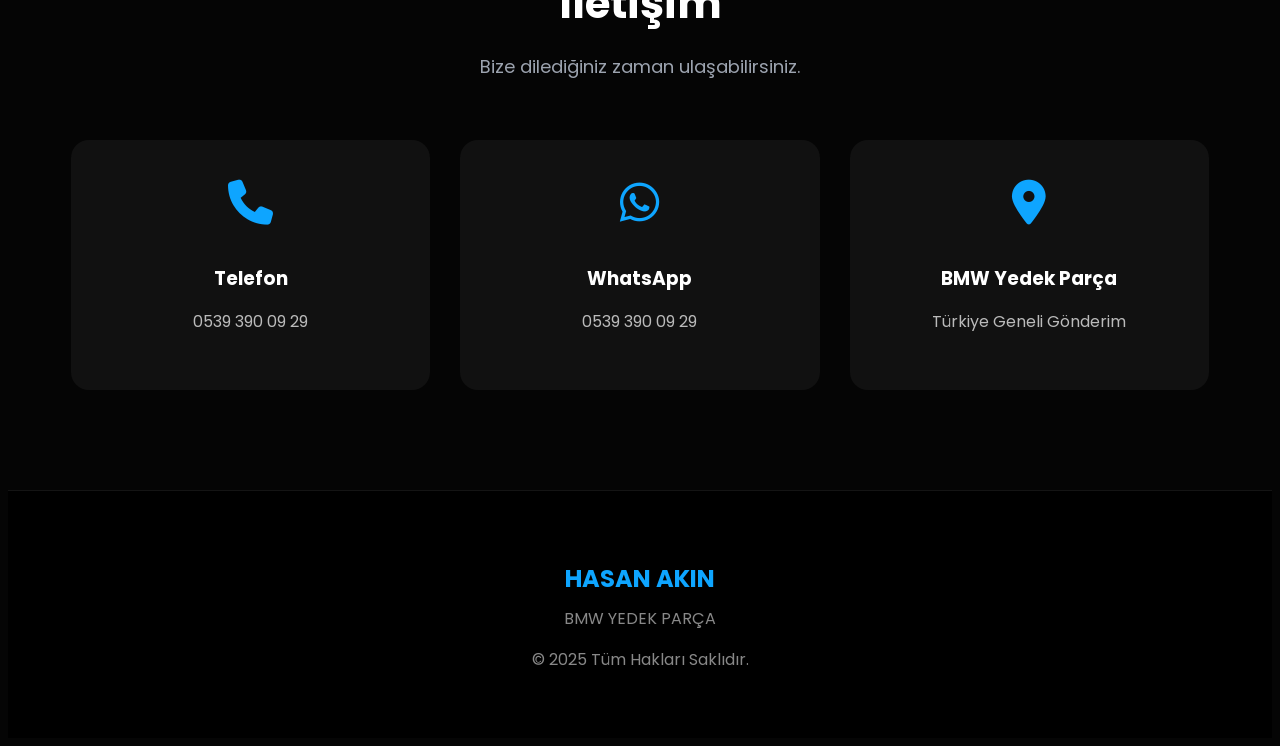
==== commit 2532edd5: "Remove duplicate stylesheet link in index.html Removed duplicate stylesheet link for style.css." ====
--- a/index.html
+++ b/index.html
@@ -29,8 +29,7 @@
     
 <link rel="stylesheet" href="style.css">
     
-    <link rel="stylesheet" href="style.css">
-
+    
     <link rel="preconnect" href="https://fonts.googleapis.com">
     <link rel="preconnect" href="https://fonts.gstatic.com" crossorigin>
 
--- a/style.css
+++ b/style.css
@@ -1,4 +1,4 @@
-/*==========================
+0/*==========================
     GENEL AYARLAR
 ==========================*/
 
@@ -18,6 +18,8 @@
     background:#050505;
     color:#fff;
     overflow-x:hidden;
+
+    padding-top:90px;
 
 }
 
@@ -51,7 +53,7 @@
     left:0;
     width:100%;
     z-index:999;
-    background:rgba(0,0,0,.55);
+    background:rgba(0,0,0,.85);
     backdrop-filter:blur(12px);
     border-bottom:1px solid rgba(255,255,255,.08);
 
@@ -543,20 +545,20 @@
 
     .hero-content h1{
 
-        font-size:48px;
+        font-size:52px;
 
     }
 
     .hero-content h2{
 
-        font-size:24px;
+        font-size:22px;
 
     }
 
     .hero-content p{
 
-        font-size:16px;
-        line-height:28px;
+        font-size:15px;
+        line-height:26px;
 
     }
 
@@ -638,3 +640,24 @@
     }
 
 }
+@media(max-width:768px){
+
+.hero{
+    height:75vh;
+    background-size:contain;
+    background-position:center top;
+    background-repeat:no-repeat;
+}
+
+}
+.header .container{
+    height:70px;
+}
+
+.logo h2{
+    font-size:24px;
+}
+
+.logo span{
+    font-size:11px;
+}
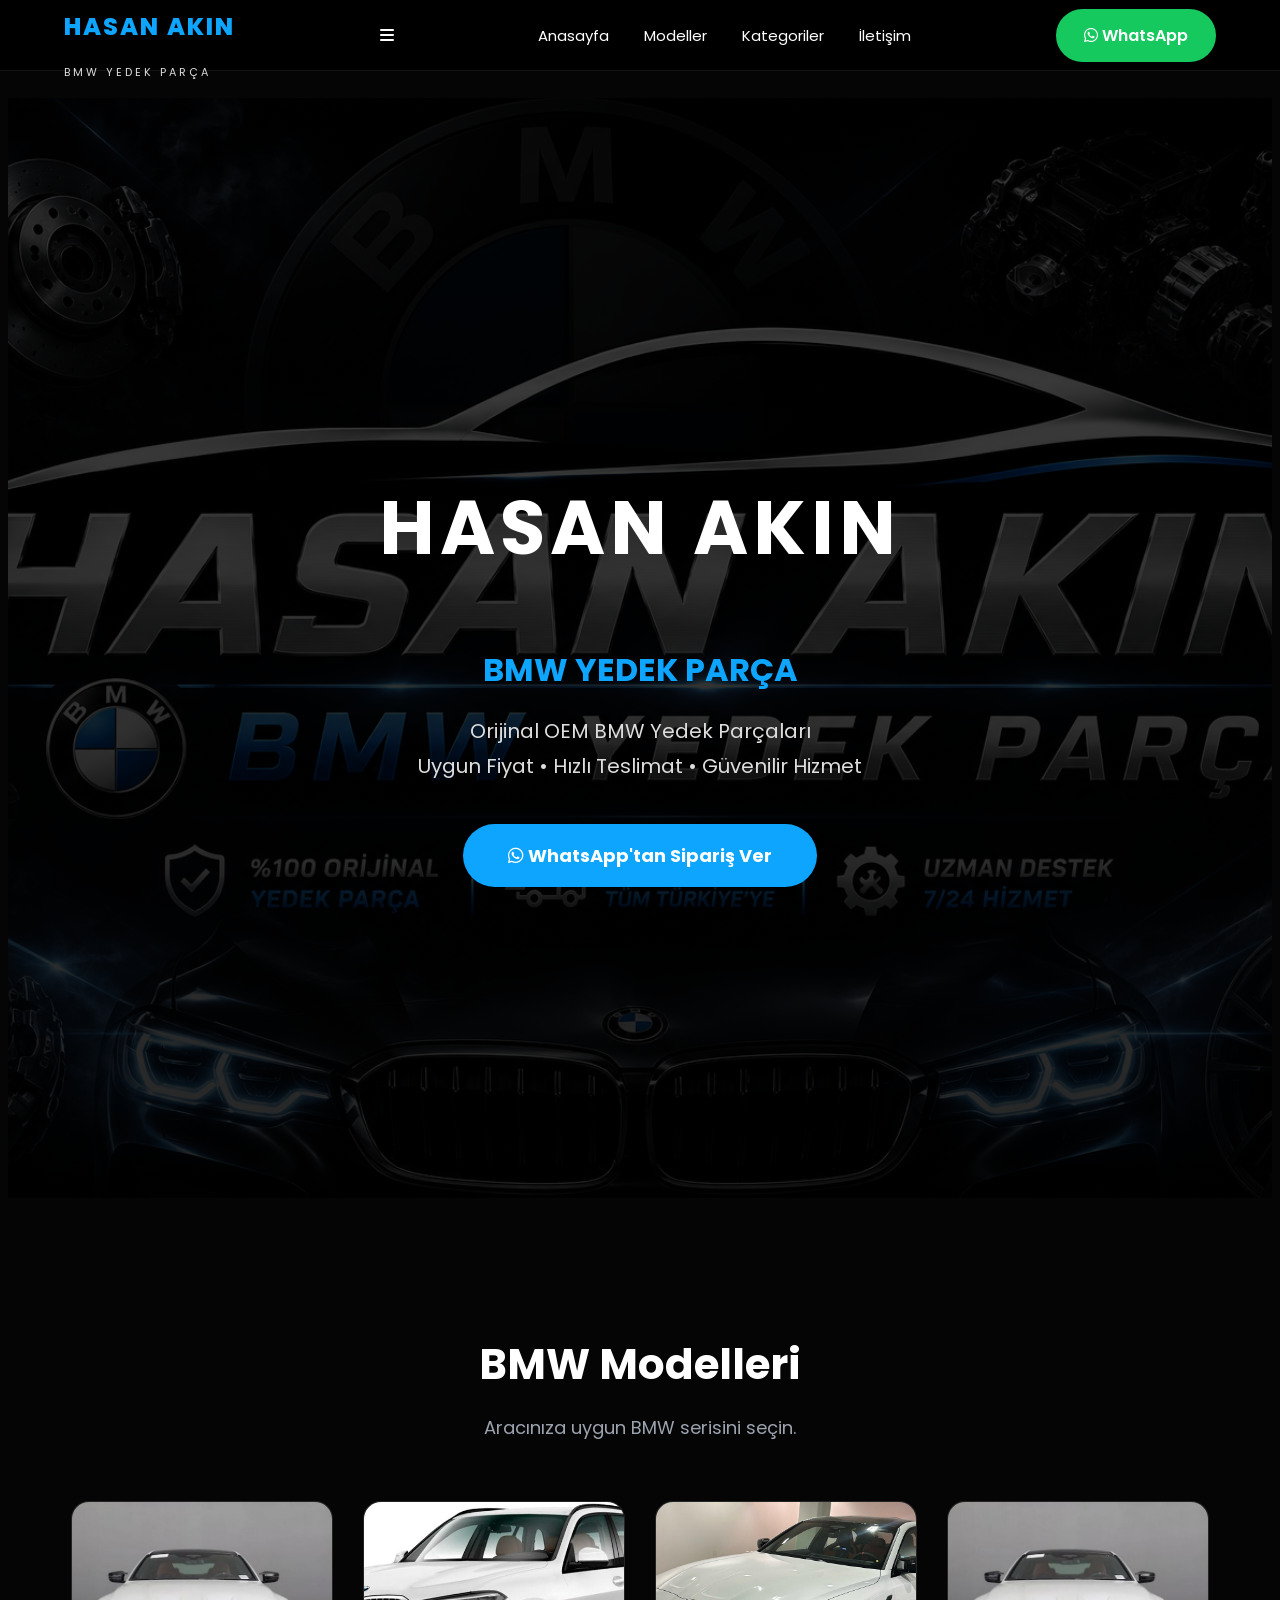
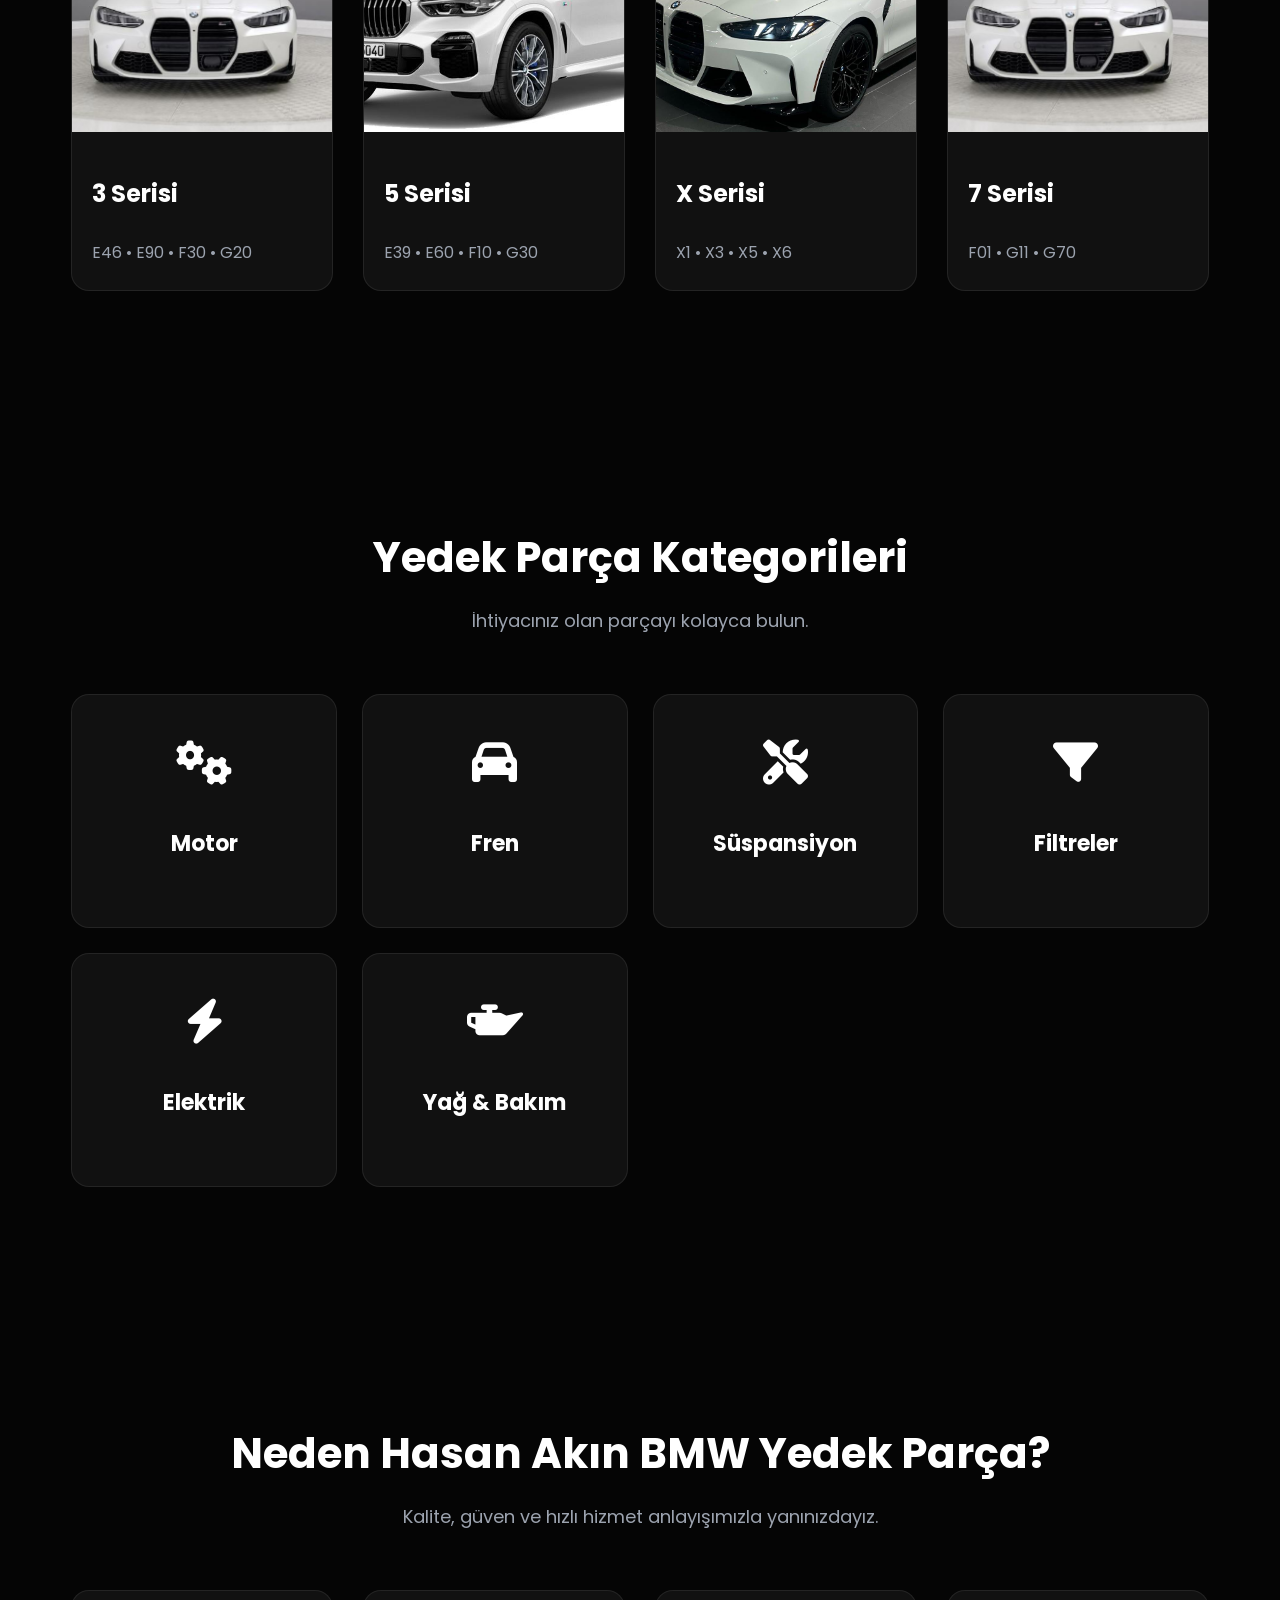
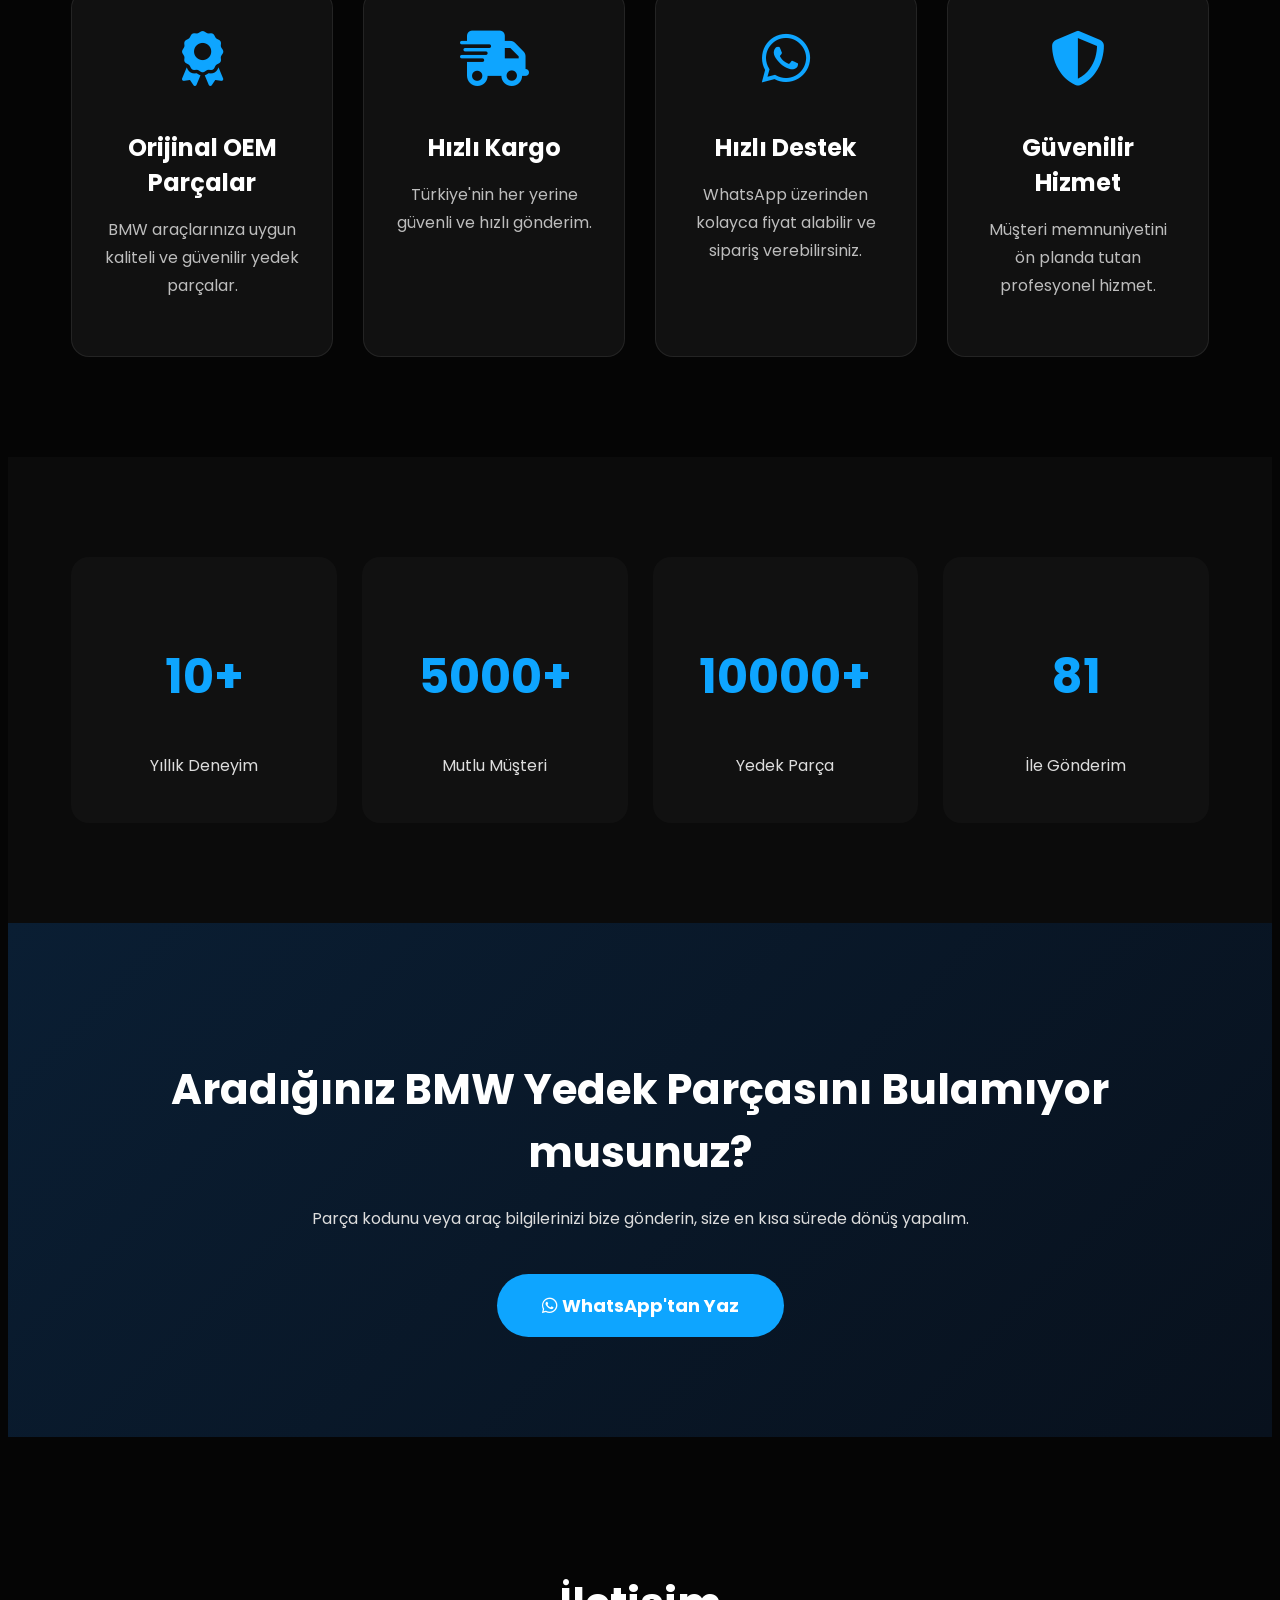
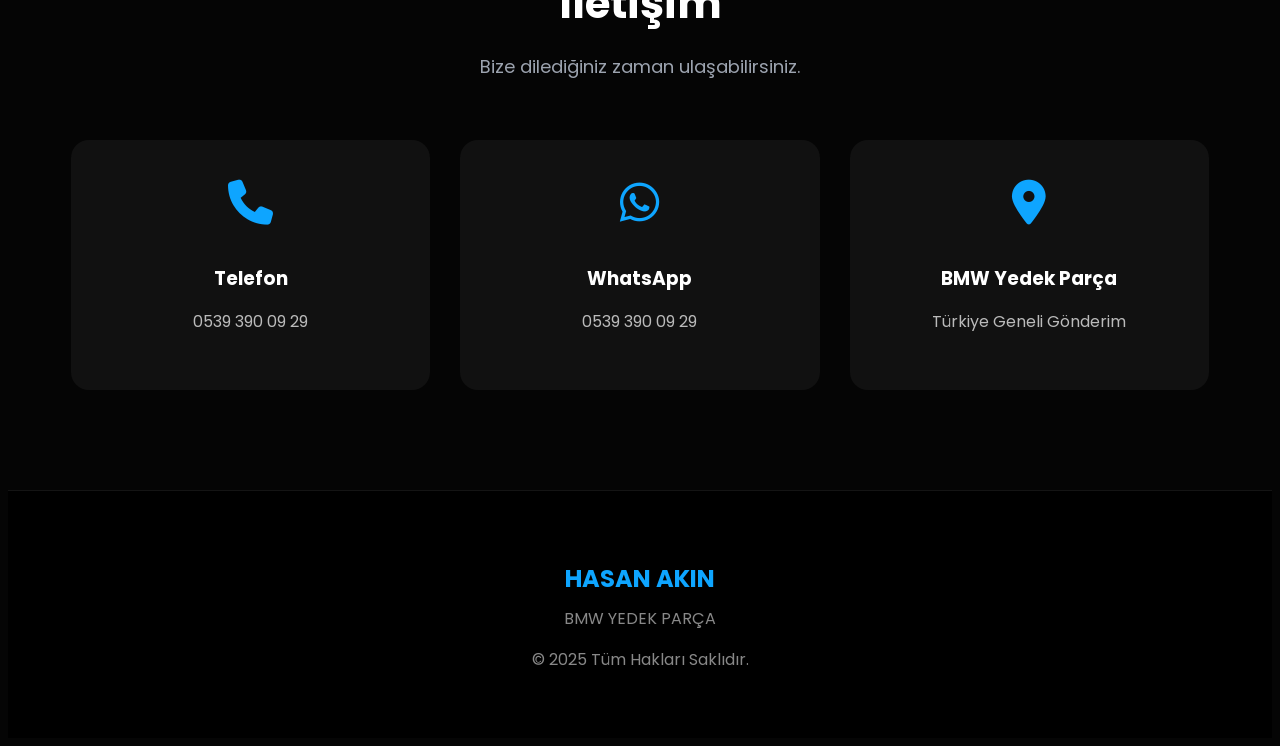
==== commit a90af2bb: "Add Open Graph image meta tag to index.html" ====
--- a/index.html
+++ b/index.html
@@ -22,6 +22,7 @@
 
 <meta property="og:title" content="Hasan Akın BMW Yedek Parça">
 <meta property="og:description" content="Orijinal ve OEM BMW yedek parçaları. Uygun fiyat, hızlı kargo ve güvenilir hizmet.">
+<meta property="og:image" content="https://bmwyedek.github.io/bmw_yedekparca/images/logo.png">
 <meta property="og:url" content="https://bmwyedek.github.io/bmw_yedekparca/">
 <meta property="og:type" content="website">
 
--- a/style.css
+++ b/style.css
@@ -528,94 +528,23 @@
 @media(max-width:992px){
 
     .header .container{
-
-        flex-direction:column;
-        height:auto;
-        padding:20px;
-
+        display:flex;
+        flex-direction:row;
+        justify-content:space-between;
+        align-items:center;
+        height:70px;
+        padding:0 15px;
     }
 
+    .btn-whatsapp{
+        display:none;
+    }
+
+    .menu-toggle{
+        display:block;
+    }
+
     nav{
-
-        flex-wrap:wrap;
-        justify-content:center;
-        margin:20px 0;
-
-    }
-
-    .hero-content h1{
-
-        font-size:52px;
-
-    }
-
-    .hero-content h2{
-
-        font-size:22px;
-
-    }
-
-    .hero-content p{
-
-        font-size:15px;
-        line-height:26px;
-
-    }
-
-    .section-title h2{
-
-        font-size:34px;
-
-    }
-
-}
-
-@media(max-width:576px){
-
-    .hero-content h1{
-
-        font-size:36px;
-
-    }
-
-    .hero-btn{
-
-        width:100%;
-        text-align:center;
-
-    }
-
-    .btn-whatsapp{
-
-        width:100%;
-        text-align:center;
-
-    }
-
-}
-/*==========================
-      MOBİL MENÜ
-==========================*/
-
-.menu-toggle{
-
-    display:none;
-    font-size:28px;
-    cursor:pointer;
-    color:white;
-
-}
-
-@media(max-width:992px){
-
-    .menu-toggle{
-
-        display:block;
-
-    }
-
-    nav{
-
         display:none;
         width:100%;
         flex-direction:column;
@@ -623,22 +552,14 @@
         margin-top:20px;
         border-radius:12px;
         padding:20px;
-
     }
 
     nav.active{
-
         display:flex;
-
+        position:absolute;
+        top:70px;
+        left:0;
     }
-
-    nav a{
-
-        padding:15px;
-        text-align:center;
-
-    }
-
 }
 @media(max-width:768px){
 
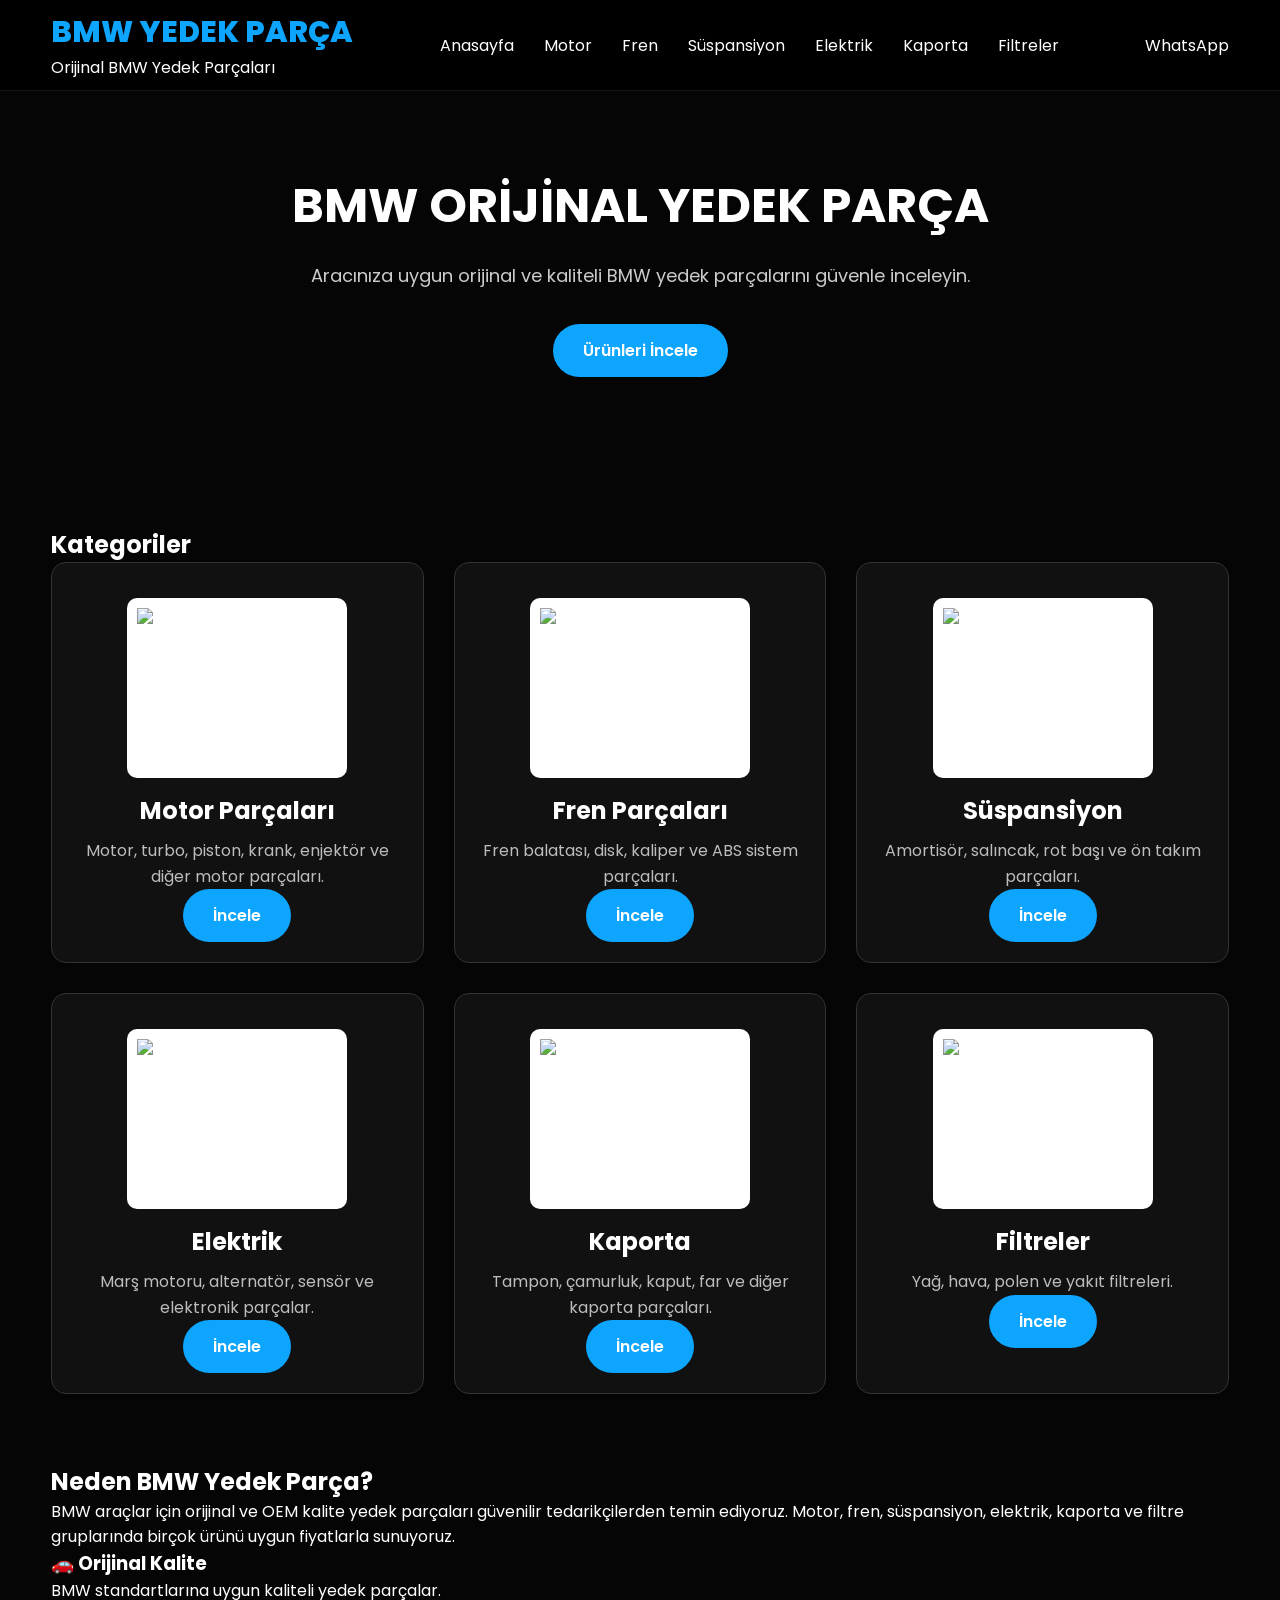
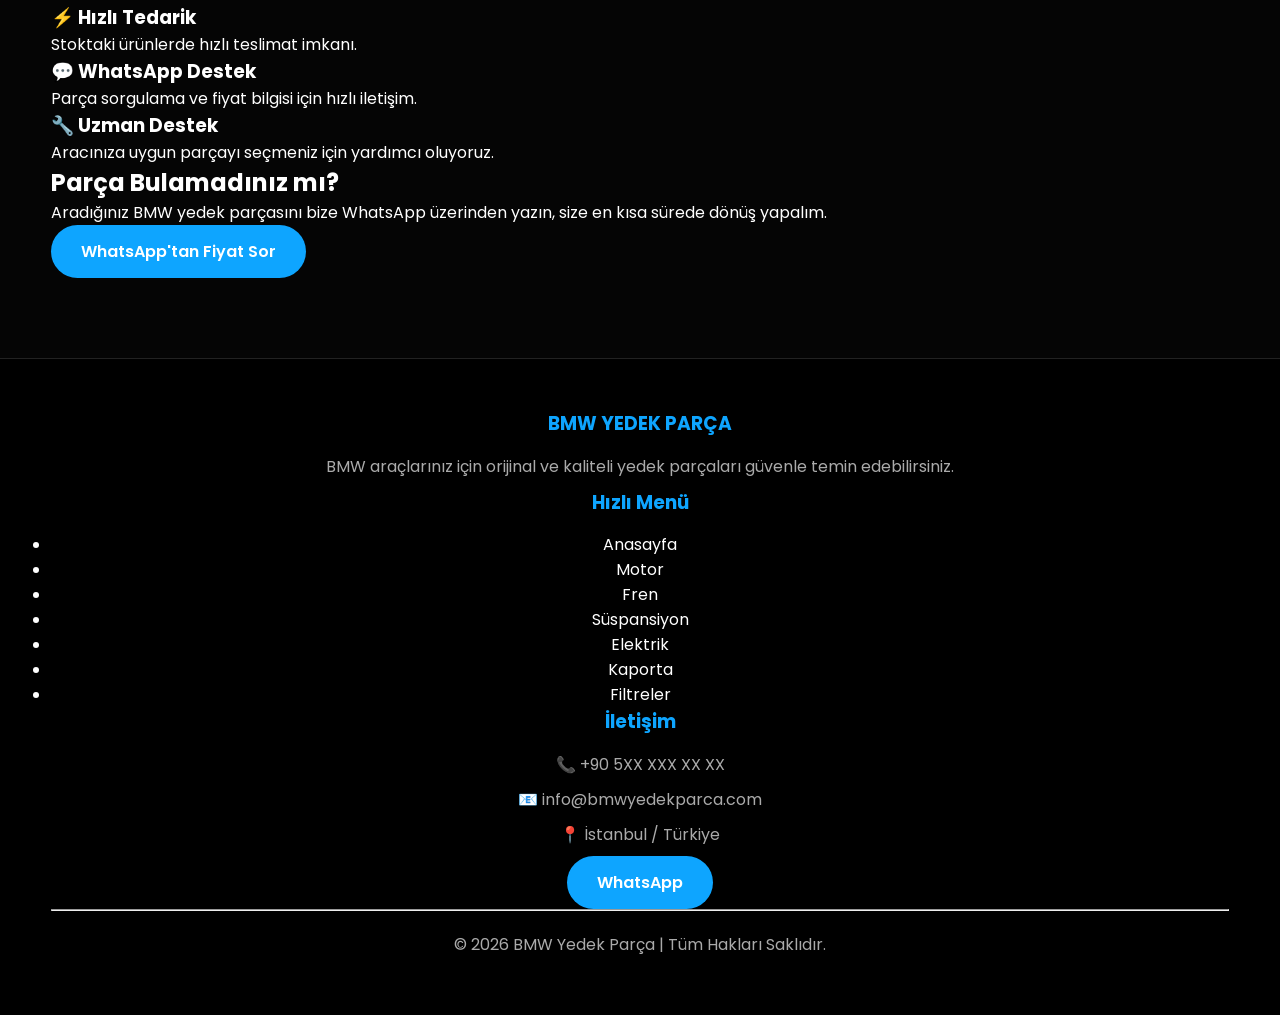
==== commit e0fb1a1b: "Update index.html" ====
--- a/index.html
+++ b/index.html
@@ -1,428 +1,299 @@
 <!DOCTYPE html>
 <html lang="tr">
-
 <head>
-
-    <meta charset="UTF-8">
-    <meta name="viewport" content="width=device-width, initial-scale=1.0">
-
-   <title>Hasan Akın BMW Yedek Parça | Orijinal OEM BMW Parçaları</title>
-
-<link rel="icon" type="image/x-icon" href="favicon.ico">
-
-<meta name="description" content="Hasan Akın BMW Yedek Parça. Orijinal OEM BMW yedek parçaları, uygun fiyat, hızlı kargo ve güvenilir hizmet. Türkiye geneli gönderim.">
-
-<meta name="keywords" content="BMW yedek parça, BMW OEM parça, BMW çıkma parça, BMW motor parçaları, BMW fren parçaları, Hasan Akın BMW">
-
-<meta name="author" content="Hasan Akın BMW Yedek Parça">
-
-<meta name="robots" content="index, follow">
-
-<meta name="theme-color" content="#0ea5ff">
-
-<meta property="og:title" content="Hasan Akın BMW Yedek Parça">
-<meta property="og:description" content="Orijinal ve OEM BMW yedek parçaları. Uygun fiyat, hızlı kargo ve güvenilir hizmet.">
-<meta property="og:image" content="https://bmwyedek.github.io/bmw_yedekparca/images/logo.png">
-<meta property="og:url" content="https://bmwyedek.github.io/bmw_yedekparca/">
-<meta property="og:type" content="website">
-
-<meta name="twitter:card" content="summary_large_image">
-    
+<meta charset="UTF-8">
+<meta name="viewport" content="width=device-width, initial-scale=1.0">
+
+<title>BMW Yedek Parça | Orijinal BMW Parçaları</title>
+
+<meta name="description" content="BMW motor, fren, süspansiyon, elektrik, kaporta ve filtre parçaları. Orijinal ve kaliteli BMW yedek parçaları.">
+
 <link rel="stylesheet" href="style.css">
-    
-    
-    <link rel="preconnect" href="https://fonts.googleapis.com">
-    <link rel="preconnect" href="https://fonts.gstatic.com" crossorigin>
-
-    <link href="https://fonts.googleapis.com/css2?family=Poppins:wght@300;400;500;600;700;800&display=swap" rel="stylesheet">
-
-    <link rel="stylesheet"
-        href="https://cdnjs.cloudflare.com/ajax/libs/font-awesome/6.7.2/css/all.min.css">
-
+
+<link rel="preconnect" href="https://fonts.googleapis.com">
+<link rel="preconnect" href="https://fonts.gstatic.com" crossorigin>
+
+<link href="https://fonts.googleapis.com/css2?family=Poppins:wght@300;400;500;600;700;800&display=swap" rel="stylesheet">
 </head>
 
 <body>
 
-    <!-- HEADER -->
-
-    <header class="header">
-
-        <div class="container">
-
-            <div class="logo">
-
-                <h2>HASAN AKIN</h2>
-                <span>BMW YEDEK PARÇA</span>
-
-            </div>
-<div class="menu-toggle">
-
-    <i class="fa-solid fa-bars"></i>
-
-</div>
-            <nav>
-
-                <a href="#anasayfa">Anasayfa</a>
-                <a href="#modeller">Modeller</a>
-                <a href="#kategoriler">Kategoriler</a>
-                <a href="#iletisim">İletişim</a>
-
-            </nav>
-
-            <a href="https://wa.me/905393900929" class="btn-whatsapp" target="_blank">
-
-                <i class="fa-brands fa-whatsapp"></i>
-                WhatsApp
-
-            </a>
-
-        </div>
-
-    </header>
-
-    <!-- HERO -->
-
-    <section id="anasayfa" class="hero">
-
-        <div class="overlay"></div>
-
-        <div class="hero-content">
-
-            <h1>HASAN AKIN</h1>
-
-            <h2>BMW YEDEK PARÇA</h2>
-
-            <p>
-
-                Orijinal OEM BMW Yedek Parçaları<br>
-                Uygun Fiyat • Hızlı Teslimat • Güvenilir Hizmet
-
-            </p>
-
-            <a href="https://wa.me/905393900929" target="_blank" class="hero-btn">
-
-                <i class="fa-brands fa-whatsapp"></i>
-                WhatsApp'tan Sipariş Ver
-
-            </a>
-
-        </div>
-
-    </section><!-- BMW MODELLERİ -->
-
-<section id="modeller" class="models">
-
-    <div class="container">
-
-        <div class="section-title">
-
-            <h2>BMW Modelleri</h2>
-
-            <p>Aracınıza uygun BMW serisini seçin.</p>
-
-        </div>
-
-        <div class="model-grid">
-
-            <div class="model-card">
-
-                <img src="images/hero1.jpg" alt="3 Serisi">
-
-                <h3>3 Serisi</h3>
-
-                <span>E46 • E90 • F30 • G20</span>
-
-            </div>
-
-            <div class="model-card">
-
-                <img src="images/hero2.jpg" alt="5 Serisi">
-
-                <h3>5 Serisi</h3>
-
-                <span>E39 • E60 • F10 • G30</span>
-
-            </div>
-
-            <div class="model-card">
-
-                <img src="images/hero3.jpg" alt="X Serisi">
-
-                <h3>X Serisi</h3>
-
-                <span>X1 • X3 • X5 • X6</span>
-
-            </div>
-
-            <div class="model-card">
-
-                <img src="images/hero1.jpg" alt="7 Serisi">
-
-                <h3>7 Serisi</h3>
-
-                <span>F01 • G11 • G70</span>
-
-            </div>
-
-        </div>
-
-    </div>
+<header class="header">
+
+<div class="container">
+
+<div class="logo">
+<h2>BMW YEDEK PARÇA</h2>
+<p>Orijinal BMW Yedek Parçaları</p>
+</div>
+
+<nav>
+
+<a href="index.html">Anasayfa</a>
+<a href="motor.html">Motor</a>
+<a href="fren.html">Fren</a>
+<a href="suspansiyon.html">Süspansiyon</a>
+<a href="elektrik.html">Elektrik</a>
+<a href="kaporta.html">Kaporta</a>
+<a href="filtreler.html">Filtreler</a>
+
+</nav>
+
+<a class="whatsapp-btn" href="https://wa.me/905XXXXXXXXX">
+WhatsApp
+</a>
+
+</div>
+
+</header>
+
+<section class="hero">
+
+<div class="container">
+
+<h1>BMW ORİJİNAL YEDEK PARÇA</h1>
+
+<p>
+Aracınıza uygun orijinal ve kaliteli BMW yedek parçalarını güvenle inceleyin.
+</p>
+
+<a href="#kategoriler" class="btn">
+Ürünleri İncele
+</a>
+
+</div>
 
 </section>
 
-
-<!-- KATEGORİLER -->
-
 <section id="kategoriler" class="categories">
 
-    <div class="container">
-
-        <div class="section-title">
-
-            <h2>Yedek Parça Kategorileri</h2>
-
-            <p>İhtiyacınız olan parçayı kolayca bulun.</p>
-
-        </div>
-
-        <div class="category-grid">
-
-            <div class="category-card">
-                <i class="fa-solid fa-gears"></i>
-                <h3>Motor</h3>
-            </div>
-
-            <div class="category-card">
-                <i class="fa-solid fa-car"></i>
-                <h3>Fren</h3>
-            </div>
-
-            <div class="category-card">
-                <i class="fa-solid fa-screwdriver-wrench"></i>
-                <h3>Süspansiyon</h3>
-            </div>
-
-            <div class="category-card">
-                <i class="fa-solid fa-filter"></i>
-                <h3>Filtreler</h3>
-            </div>
-
-            <div class="category-card">
-                <i class="fa-solid fa-bolt"></i>
-                <h3>Elektrik</h3>
-            </div>
-
-            <div class="category-card">
-                <i class="fa-solid fa-oil-can"></i>
-                <h3>Yağ & Bakım</h3>
-            </div>
-
-        </div>
-
-    </div>
-
-</section><!-- NEDEN BİZ -->
-
-<section class="features">
-
-    <div class="container">
-
-        <div class="section-title">
-
-            <h2>Neden Hasan Akın BMW Yedek Parça?</h2>
-
-            <p>Kalite, güven ve hızlı hizmet anlayışımızla yanınızdayız.</p>
-
-        </div>
-
-        <div class="feature-grid">
-
-            <div class="feature-card">
-
-                <i class="fa-solid fa-award"></i>
-
-                <h3>Orijinal OEM Parçalar</h3>
-
-                <p>BMW araçlarınıza uygun kaliteli ve güvenilir yedek parçalar.</p>
-
-            </div>
-
-            <div class="feature-card">
-
-                <i class="fa-solid fa-truck-fast"></i>
-
-                <h3>Hızlı Kargo</h3>
-
-                <p>Türkiye'nin her yerine güvenli ve hızlı gönderim.</p>
-
-            </div>
-
-            <div class="feature-card">
-
-                <i class="fa-brands fa-whatsapp"></i>
-
-                <h3>Hızlı Destek</h3>
-
-                <p>WhatsApp üzerinden kolayca fiyat alabilir ve sipariş verebilirsiniz.</p>
-
-            </div>
-
-            <div class="feature-card">
-
-                <i class="fa-solid fa-shield-halved"></i>
-
-                <h3>Güvenilir Hizmet</h3>
-
-                <p>Müşteri memnuniyetini ön planda tutan profesyonel hizmet.</p>
-
-            </div>
-
-        </div>
-
-    </div>
+<div class="container">
+
+<h2>Kategoriler</h2>
+
+<div class="category-grid"><div class="category-card">
+
+<img src="images/motor.jpg" alt="BMW Motor Parçaları">
+
+<h3>Motor Parçaları</h3>
+
+<p>
+Motor, turbo, piston, krank, enjektör ve diğer motor parçaları.
+</p>
+
+<a href="motor.html" class="btn">
+İncele
+</a>
+
+</div>
+
+<div class="category-card">
+
+<img src="images/fren.jpg" alt="BMW Fren Parçaları">
+
+<h3>Fren Parçaları</h3>
+
+<p>
+Fren balatası, disk, kaliper ve ABS sistem parçaları.
+</p>
+
+<a href="fren.html" class="btn">
+İncele
+</a>
+
+</div>
+
+<div class="category-card">
+
+<img src="images/suspansiyon.jpg" alt="BMW Süspansiyon">
+
+<h3>Süspansiyon</h3>
+
+<p>
+Amortisör, salıncak, rot başı ve ön takım parçaları.
+</p>
+
+<a href="suspansiyon.html" class="btn">
+İncele
+</a>
+
+</div>
+
+<div class="category-card">
+
+<img src="images/elektrik.jpg" alt="BMW Elektrik">
+
+<h3>Elektrik</h3>
+
+<p>
+Marş motoru, alternatör, sensör ve elektronik parçalar.
+</p>
+
+<a href="elektrik.html" class="btn">
+İncele
+</a>
+
+</div>
+
+<div class="category-card">
+
+<img src="images/kaporta.jpg" alt="BMW Kaporta">
+
+<h3>Kaporta</h3>
+
+<p>
+Tampon, çamurluk, kaput, far ve diğer kaporta parçaları.
+</p>
+
+<a href="kaporta.html" class="btn">
+İncele
+</a>
+
+</div>
+
+<div class="category-card">
+
+<img src="images/filtreler.jpg" alt="BMW Filtreler">
+
+<h3>Filtreler</h3>
+
+<p>
+Yağ, hava, polen ve yakıt filtreleri.
+</p>
+
+<a href="filtreler.html" class="btn">
+İncele
+</a>
+
+</div></div>
+
+</div>
 
 </section>
 
-
-<!-- İSTATİSTİKLER -->
-
-<section class="stats">
-
-    <div class="container">
-
-        <div class="stats-grid">
-
-            <div class="stat-box">
-
-                <h2>10+</h2>
-
-                <span>Yıllık Deneyim</span>
-
-            </div>
-
-            <div class="stat-box">
-
-                <h2>5000+</h2>
-
-                <span>Mutlu Müşteri</span>
-
-            </div>
-
-            <div class="stat-box">
-
-                <h2>10000+</h2>
-
-                <span>Yedek Parça</span>
-
-            </div>
-
-            <div class="stat-box">
-
-                <h2>81</h2>
-
-                <span>İle Gönderim</span>
-
-            </div>
-
-        </div>
-
-    </div>
-
-</section><!-- WHATSAPP -->
-
-<section class="cta">
-
-    <div class="container">
-
-        <h2>Aradığınız BMW Yedek Parçasını Bulamıyor musunuz?</h2>
-
-        <p>
-            Parça kodunu veya araç bilgilerinizi bize gönderin,
-            size en kısa sürede dönüş yapalım.
-        </p>
-
-        <a href="https://wa.me/905393900929" target="_blank" class="hero-btn">
-
-            <i class="fa-brands fa-whatsapp"></i>
-
-            WhatsApp'tan Yaz
-
-        </a>
-
-    </div>
+<section class="about">
+
+<div class="container">
+
+<h2>Neden BMW Yedek Parça?</h2>
+
+<p>
+BMW araçlar için orijinal ve OEM kalite yedek parçaları güvenilir tedarikçilerden temin ediyoruz.
+Motor, fren, süspansiyon, elektrik, kaporta ve filtre gruplarında birçok ürünü uygun fiyatlarla sunuyoruz.
+</p>
+
+<div class="features">
+
+<div class="feature-card">
+<h3>🚗 Orijinal Kalite</h3>
+<p>BMW standartlarına uygun kaliteli yedek parçalar.</p>
+</div>
+
+<div class="feature-card">
+<h3>⚡ Hızlı Tedarik</h3>
+<p>Stoktaki ürünlerde hızlı teslimat imkanı.</p>
+</div>
+
+<div class="feature-card">
+<h3>💬 WhatsApp Destek</h3>
+<p>Parça sorgulama ve fiyat bilgisi için hızlı iletişim.</p>
+</div>
+
+<div class="feature-card">
+<h3>🔧 Uzman Destek</h3>
+<p>Aracınıza uygun parçayı seçmeniz için yardımcı oluyoruz.</p>
+</div>
+
+</div>
+
+</div>
 
 </section>
 
-<!-- İLETİŞİM -->
-
-<section id="iletisim" class="contact">
-
-    <div class="container">
-
-        <div class="section-title">
-
-            <h2>İletişim</h2>
-
-            <p>Bize dilediğiniz zaman ulaşabilirsiniz.</p>
-
-        </div>
-
-        <div class="contact-grid">
-
-            <div class="contact-box">
-
-                <i class="fa-solid fa-phone"></i>
-
-                <h3>Telefon</h3>
-
-                <p>0539 390 09 29</p>
-
-            </div>
-
-            <div class="contact-box">
-
-                <i class="fa-brands fa-whatsapp"></i>
-
-                <h3>WhatsApp</h3>
-
-                <p>0539 390 09 29</p>
-
-            </div>
-
-            <div class="contact-box">
-
-                <i class="fa-solid fa-location-dot"></i>
-
-                <h3>BMW Yedek Parça</h3>
-
-                <p>Türkiye Geneli Gönderim</p>
-
-            </div>
-
-        </div>
-
-    </div>
-
-</section>
-
-<!-- FOOTER -->
-
-<footer>
-
-    <div class="container">
-
-        <h2>HASAN AKIN</h2>
-
-        <p>BMW YEDEK PARÇA</p>
-
-        <p>© 2025 Tüm Hakları Saklıdır.</p>
-
-    </div>
+<section class="contact">
+
+<div class="container">
+
+<h2>Parça Bulamadınız mı?</h2>
+
+<p>
+Aradığınız BMW yedek parçasını bize WhatsApp üzerinden yazın, size en kısa sürede dönüş yapalım.
+</p>
+
+<a href="https://wa.me/905XXXXXXXXX" class="btn">
+WhatsApp'tan Fiyat Sor
+</a>
+
+</div>
+
+</section><footer class="footer">
+
+<div class="container">
+
+<div class="footer-grid">
+
+<div>
+
+<h3>BMW YEDEK PARÇA</h3>
+
+<p>
+BMW araçlarınız için orijinal ve kaliteli yedek parçaları güvenle temin edebilirsiniz.
+</p>
+
+</div>
+
+<div>
+
+<h3>Hızlı Menü</h3>
+
+<ul>
+
+<li><a href="index.html">Anasayfa</a></li>
+
+<li><a href="motor.html">Motor</a></li>
+
+<li><a href="fren.html">Fren</a></li>
+
+<li><a href="suspansiyon.html">Süspansiyon</a></li>
+
+<li><a href="elektrik.html">Elektrik</a></li>
+
+<li><a href="kaporta.html">Kaporta</a></li>
+
+<li><a href="filtreler.html">Filtreler</a></li>
+
+</ul>
+
+</div>
+
+<div>
+
+<h3>İletişim</h3>
+
+<p>📞 +90 5XX XXX XX XX</p>
+
+<p>📧 info@bmwyedekparca.com</p>
+
+<p>📍 İstanbul / Türkiye</p>
+
+<a class="btn" href="https://wa.me/905XXXXXXXXX">
+WhatsApp
+</a>
+
+</div>
+
+</div>
+
+<hr>
+
+<p style="text-align:center;margin-top:20px;">
+© 2026 BMW Yedek Parça | Tüm Hakları Saklıdır.
+</p>
+
+</div>
 
 </footer>
-    
-<script src="script.js"></script>
-    
+
 </body>
 
 </html>
--- a/style.css
+++ b/style.css
@@ -1,4 +1,4 @@
-0/*==========================
+/*==========================
     GENEL AYARLAR
 ==========================*/
 
@@ -13,572 +13,285 @@
 }
 
 body{
-
     font-family:'Poppins',sans-serif;
     background:#050505;
     color:#fff;
     overflow-x:hidden;
-
     padding-top:90px;
-
 }
 
 img{
-    width:100%;
+    max-width:100%;
+    height:auto;
     display:block;
 }
 
 a{
     text-decoration:none;
-    color:white;
+    color:#fff;
 }
 
 .container{
-
-    width:90%;
-    max-width:1300px;
+    width:92%;
+    max-width:1400px;
     margin:auto;
-
-}
-
+}
 
 /*==========================
         HEADER
 ==========================*/
 
 .header{
-
     position:fixed;
     top:0;
     left:0;
     width:100%;
+    background:rgba(0,0,0,.9);
+    backdrop-filter:blur(10px);
     z-index:999;
-    background:rgba(0,0,0,.85);
-    backdrop-filter:blur(12px);
     border-bottom:1px solid rgba(255,255,255,.08);
-
 }
 
 .header .container{
-
     display:flex;
     justify-content:space-between;
     align-items:center;
     height:90px;
-
 }
 
 .logo h2{
-
+    color:#0ea5ff;
     font-size:30px;
     font-weight:800;
+}
+
+.logo span{
+    display:block;
+    color:#bbb;
+    font-size:13px;
+}
+
+nav{
+    display:flex;
+    gap:30px;
+}
+
+nav a{
+    transition:.3s;
+}
+
+nav a:hover{
     color:#0ea5ff;
-    letter-spacing:2px;
-
-}
-
-.logo span{
-
-    display:block;
-    font-size:13px;
-    color:#ddd;
-    letter-spacing:3px;
-
-}
-
-nav{
-
-    display:flex;
-    gap:35px;
-
-}
-
-nav a{
-
-    font-size:15px;
-    transition:.3s;
-
-}
-
-nav a:hover{
-
-    color:#0ea5ff;
-
 }
 
 .btn-whatsapp{
-
     background:#16c95f;
     padding:14px 28px;
-    border-radius:50px;
+    border-radius:40px;
+    font-weight:600;
+}/*==========================
+        HERO
+==========================*/
+
+.hero{
+    padding:80px 0;
+    text-align:center;
+}
+
+.hero h1{
+    font-size:48px;
+    margin-bottom:20px;
+    color:#ffffff;
+}
+
+.hero p{
+    color:#cccccc;
+    font-size:18px;
+    margin-bottom:35px;
+}
+
+.hero img{
+    width:100%;
+    max-width:900px;
+    margin:30px auto;
+    display:block;
+}
+
+/*==========================
+    KATEGORİLER
+==========================*/
+
+.categories{
+    padding:70px 0;
+}
+
+.category-grid{
+    display:grid;
+    grid-template-columns:repeat(auto-fit,minmax(320px,1fr));
+    gap:30px;
+}
+
+.category-card{
+    background:#111;
+    border-radius:15px;
+    padding:20px;
+    text-align:center;
+    border:1px solid #333;
+}
+
+.category-card:hover{
+    transform:translateY(-8px);
+    border-color:#0ea5ff;
+    box-shadow:0 15px 35px rgba(14,165,255,.25);
+}
+
+.category-card img{
+    width:220px;
+    height:180px;
+    object-fit:contain;
+    display:block;
+    margin:15px auto;
+    background:#fff;
+    border-radius:10px;
+    padding:10px;
+}
+
+.category-card:hover img{
+    transform:scale(1.08);
+}
+
+.category-card h3{
+    font-size:24px;
+    margin-bottom:10px;
+    color:#fff;
+}
+
+.category-card p{
+    color:#bdbdbd;
+    line-height:1.6;
+}/*==========================
+        BUTONLAR
+==========================*/
+
+.btn{
+    display:inline-block;
+    background:#0ea5ff;
+    color:#fff;
+    padding:14px 30px;
+    border-radius:40px;
     font-weight:600;
     transition:.3s;
-
-}
-
-.btn-whatsapp:hover{
-
+}
+
+.btn:hover{
+    background:#0b8ad8;
     transform:translateY(-3px);
-
-}
-
-
-/*==========================
-          HERO
-==========================*/
-
-.hero{
-    background: url("images/logo.png") center center/cover no-repeat;
-    height:100vh;
-    position:relative;
-    display:flex;
-    justify-content:center;
-    align-items:center;
-}
-
-.overlay{
-
-    position:absolute;
-    inset:0;
-
-    background:linear-gradient(rgba(0,0,0,.75),
-    rgba(0,0,0,.85));
-
-}
-
-.hero-content{
-
-    position:relative;
-    z-index:2;
-    text-align:center;
-
-}
-
-.hero-content h1{
-
-    font-size:75px;
-    color:#fff;
-    letter-spacing:5px;
-
-}
-
-.hero-content h2{
-
-    font-size:32px;
+}
+
+/*==========================
+        FOOTER
+==========================*/
+
+footer{
+    background:#000;
+    padding:50px 0;
+    text-align:center;
+    margin-top:80px;
+    border-top:1px solid #222;
+}
+
+footer h3{
     color:#0ea5ff;
-    margin:15px 0;
-
-}
-
-.hero-content p{
-
-    color:#ddd;
-    font-size:20px;
-    line-height:35px;
-    margin-bottom:40px;
-
-}
-
-.hero-btn{
-
-    display:inline-block;
+    margin-bottom:15px;
+}
+
+footer p{
+    color:#aaa;
+    line-height:1.8;
+    margin:6px 0;
+}
+
+/*==========================
+    SCROLLBAR
+==========================*/
+
+::-webkit-scrollbar{
+    width:10px;
+}
+
+::-webkit-scrollbar-track{
+    background:#111;
+}
+
+::-webkit-scrollbar-thumb{
     background:#0ea5ff;
-    padding:18px 45px;
-    border-radius:60px;
-    font-size:18px;
-    font-weight:700;
-    transition:.35s;
-
-}
-
-.hero-btn:hover{
-
-    transform:translateY(-5px);
-    background:#0087db;
-
-}/*==========================
-      BAŞLIKLAR
-==========================*/
-
-section{
-
-    padding:100px 0;
-
-}
-
-.section-title{
-
-    text-align:center;
-    margin-bottom:60px;
-
-}
-
-.section-title h2{
-
-    font-size:42px;
-    color:#fff;
-    margin-bottom:15px;
-
-}
-
-.section-title p{
-
-    color:#9ca3af;
-    font-size:18px;
-
-}
-
-
-/*==========================
-      MODELLER
-==========================*/
-
-.model-grid{
-
+    border-radius:10px;
+}
+
+/*==========================
+    MOBİL UYUM
+==========================*/
+
+@media(max-width:768px){
+
+    .header .container{
+        flex-direction:column;
+        height:auto;
+        padding:15px 0;
+    }
+
+    nav{
+        flex-wrap:wrap;
+        justify-content:center;
+        gap:15px;
+        margin-top:15px;
+    }
+
+    .hero h1{
+        font-size:34px;
+    }
+
+    .hero p{
+        font-size:16px;
+    }
+
+    .hero img{
+        max-width:100%;
+    }
+
+    .category-grid{
+        grid-template-columns:1fr;
+    }
+
+    .category-card img{
+        height:260px;
+    }
+
+    .btn{
+        width:100%;
+        text-align:center;
+    }
+}
+/* Ürün sayfalarındaki resimler */
+
+.product-grid{
     display:grid;
     grid-template-columns:repeat(auto-fit,minmax(260px,1fr));
-    gap:30px;
-
-}
-
-.model-card{
-
+    gap:25px;
+}
+
+.product-card{
     background:#111;
     border-radius:18px;
-    overflow:hidden;
-    transition:.4s;
-    border:1px solid rgba(255,255,255,.08);
-
-}
-
-.model-card:hover{
-
-    transform:translateY(-12px);
-    box-shadow:0 15px 40px rgba(14,165,255,.25);
-
-}
-
-.model-card img{
-
-    height:230px;
-    object-fit:cover;
-
-}
-
-.model-card h3{
-
-    padding:20px 20px 5px;
-    font-size:24px;
-
-}
-
-.model-card span{
-
-    display:block;
-    padding:0 20px 25px;
-    color:#9ca3af;
-
-}
-
-
-/*==========================
-      KATEGORİLER
-==========================*/
-
-.category-grid{
-
-    display:grid;
-    grid-template-columns:repeat(auto-fit,minmax(220px,1fr));
-    gap:25px;
-
-}
-
-.category-card{
-
-    background:#111;
-    padding:45px 20px;
-    text-align:center;
-    border-radius:18px;
-    transition:.4s;
-    border:1px solid rgba(255,255,255,.08);
-
-}
-
-.category-card:hover{
-
-    background:#0ea5ff;
-    transform:translateY(-10px);
-
-}
-
-.category-card i{
-
-    font-size:45px;
-    margin-bottom:20px;
-
-}
-
-.category-card h3{
-
-    font-size:22px;
-
-}/*==========================
-      FEATURES
-==========================*/
-
-.feature-grid{
-
-    display:grid;
-    grid-template-columns:repeat(auto-fit,minmax(250px,1fr));
-    gap:30px;
-
-}
-
-.feature-card{
-
-    background:#111;
-    border:1px solid rgba(255,255,255,.08);
-    border-radius:18px;
-    padding:40px 30px;
-    text-align:center;
-    transition:.4s;
-
-}
-
-.feature-card:hover{
-
-    transform:translateY(-12px);
-    border-color:#0ea5ff;
-    box-shadow:0 15px 35px rgba(14,165,255,.25);
-
-}
-
-.feature-card i{
-
-    font-size:55px;
-    color:#0ea5ff;
-    margin-bottom:20px;
-
-}
-
-.feature-card h3{
-
-    margin-bottom:15px;
-    font-size:24px;
-
-}
-
-.feature-card p{
-
-    color:#bdbdbd;
-    line-height:28px;
-
-}
-
-
-/*==========================
-        STATS
-==========================*/
-
-.stats{
-
-    background:#0b0b0b;
-
-}
-
-.stats-grid{
-
-    display:grid;
-    grid-template-columns:repeat(auto-fit,minmax(220px,1fr));
-    gap:25px;
-
-}
-
-.stat-box{
-
-    background:#111;
-    padding:45px;
-    text-align:center;
-    border-radius:18px;
-
-}
-
-.stat-box h2{
-
-    font-size:48px;
-    color:#0ea5ff;
-
-}
-
-.stat-box span{
-
-    color:#ddd;
-}
-
-
-/*==========================
-        CTA
-==========================*/
-
-.cta{
-
-    text-align:center;
-    background:linear-gradient(135deg,#0a1e33,#08111d);
-
-}
-
-.cta h2{
-
-    font-size:42px;
-    margin-bottom:20px;
-
-}
-
-.cta p{
-
-    color:#ddd;
-    max-width:700px;
-    margin:0 auto 40px;
-    line-height:30px;
-
-}
-
-
-/*==========================
-      CONTACT
-==========================*/
-
-.contact-grid{
-
-    display:grid;
-    grid-template-columns:repeat(auto-fit,minmax(250px,1fr));
-    gap:30px;
-
-}
-
-.contact-box{
-
-    background:#111;
-    border-radius:18px;
-    padding:40px;
-    text-align:center;
-    transition:.4s;
-
-}
-
-.contact-box:hover{
-
-    transform:translateY(-10px);
-
-}
-
-.contact-box i{
-
-    font-size:45px;
-    color:#0ea5ff;
-    margin-bottom:20px;
-
-}
-
-.contact-box h3{
-
-    margin-bottom:10px;
-
-}
-
-.contact-box p{
-
-    color:#bbb;
-
-}
-
-
-/*==========================
-        FOOTER
-==========================*/
-
-footer{
-
-    background:#000;
-    border-top:1px solid rgba(255,255,255,.08);
-    text-align:center;
-    padding:50px 20px;
-
-}
-
-footer h2{
-
-    color:#0ea5ff;
-    margin-bottom:10px;
-
-}
-
-footer p{
-
-    color:#888;
-    margin-top:10px;
-
-}
-
-
-/*==========================
-      RESPONSIVE
-==========================*/
-
-@media(max-width:992px){
-
-    .header .container{
-        display:flex;
-        flex-direction:row;
-        justify-content:space-between;
-        align-items:center;
-        height:70px;
-        padding:0 15px;
-    }
-
-    .btn-whatsapp{
-        display:none;
-    }
-
-    .menu-toggle{
-        display:block;
-    }
-
-    nav{
-        display:none;
-        width:100%;
-        flex-direction:column;
-        background:#0b0b0b;
-        margin-top:20px;
-        border-radius:12px;
-        padding:20px;
-    }
-
-    nav.active{
-        display:flex;
-        position:absolute;
-        top:70px;
-        left:0;
-    }
-}
-@media(max-width:768px){
-
-.hero{
-    height:75vh;
-    background-size:contain;
-    background-position:center top;
-    background-repeat:no-repeat;
-}
-
-}
-.header .container{
-    height:70px;
-}
-
-.logo h2{
-    font-size:24px;
-}
-
-.logo span{
-    font-size:11px;
-}
+    padding:20px;
+    text-align:center;
+    border:1px solid #222;
+}
+
+.product-card img{
+    width:200px;
+    height:200px;
+    object-fit:contain;
+    display:block;
+    margin:0 auto 15px;
+}
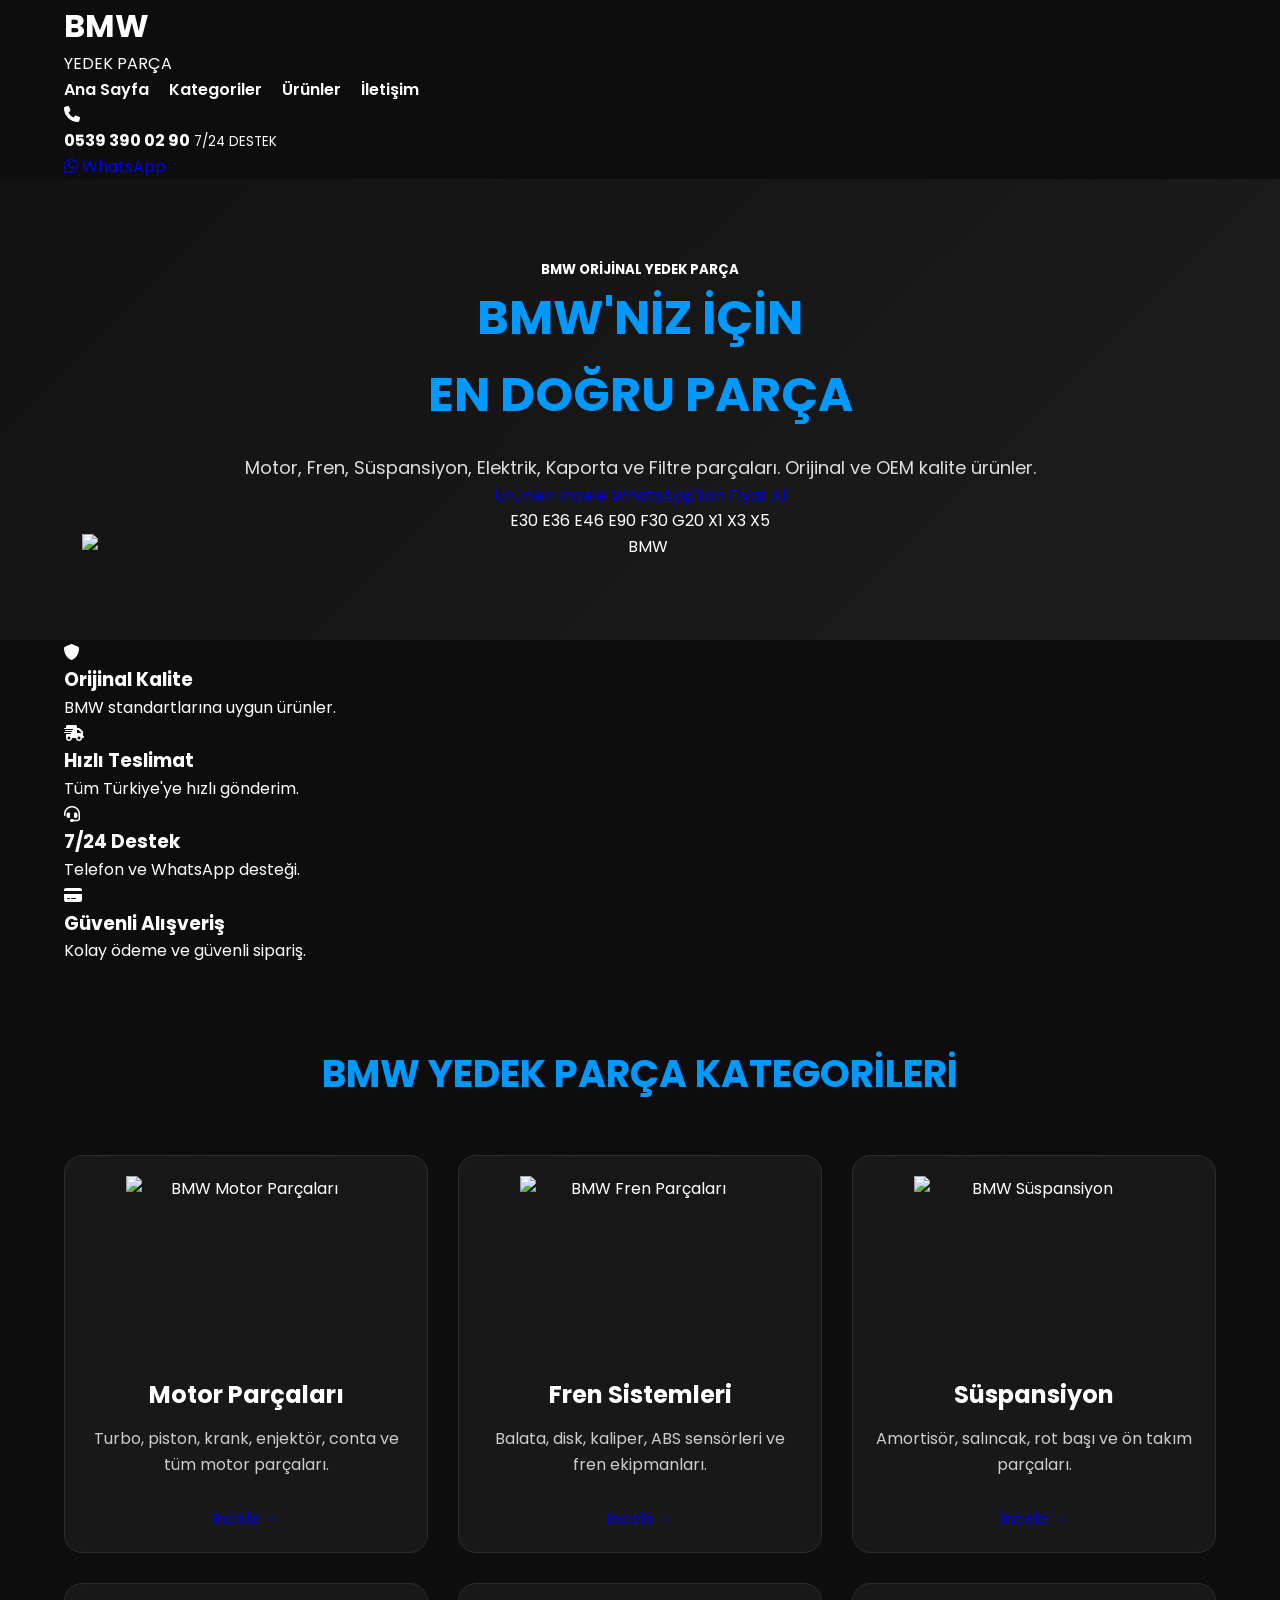
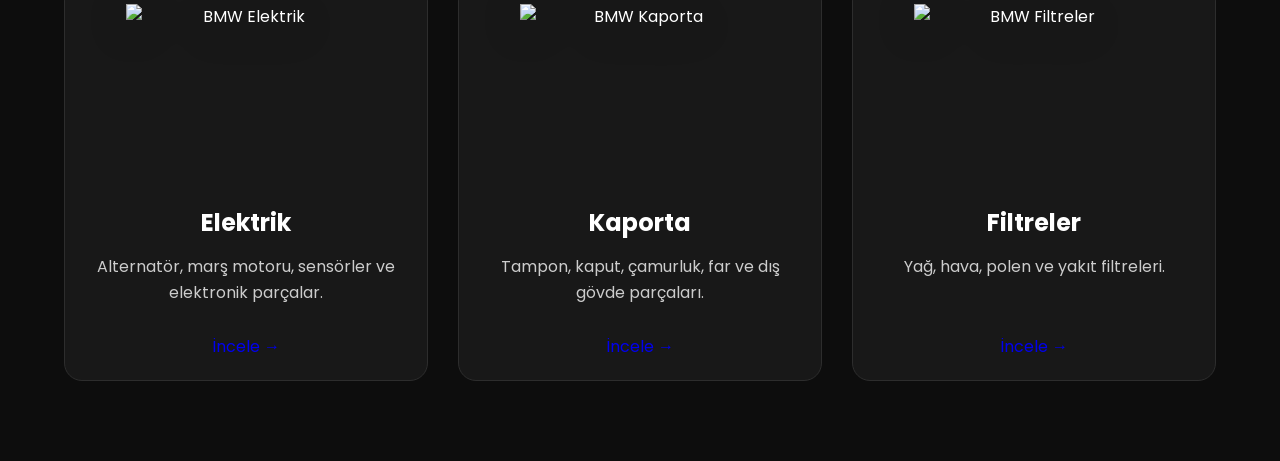
==== commit 62b75695: "Update index.html" ====
--- a/index.html
+++ b/index.html
@@ -6,7 +6,7 @@
 
 <title>BMW Yedek Parça | Orijinal BMW Parçaları</title>
 
-<meta name="description" content="BMW motor, fren, süspansiyon, elektrik, kaporta ve filtre parçaları. Orijinal ve kaliteli BMW yedek parçaları.">
+<meta name="description" content="BMW Motor, Fren, Süspansiyon, Elektrik, Kaporta ve Filtre parçaları.">
 
 <link rel="stylesheet" href="style.css">
 
@@ -14,52 +14,175 @@
 <link rel="preconnect" href="https://fonts.gstatic.com" crossorigin>
 
 <link href="https://fonts.googleapis.com/css2?family=Poppins:wght@300;400;500;600;700;800&display=swap" rel="stylesheet">
+
+<link rel="stylesheet" href="https://cdnjs.cloudflare.com/ajax/libs/font-awesome/6.7.2/css/all.min.css">
+
 </head>
 
 <body>
 
-<header class="header">
+<header>
 
 <div class="container">
 
 <div class="logo">
-<h2>BMW YEDEK PARÇA</h2>
-<p>Orijinal BMW Yedek Parçaları</p>
+
+<h1>BMW</h1>
+
+<span>YEDEK PARÇA</span>
+
 </div>
 
 <nav>
 
-<a href="index.html">Anasayfa</a>
-<a href="motor.html">Motor</a>
-<a href="fren.html">Fren</a>
-<a href="suspansiyon.html">Süspansiyon</a>
-<a href="elektrik.html">Elektrik</a>
-<a href="kaporta.html">Kaporta</a>
-<a href="filtreler.html">Filtreler</a>
+<a href="#">Ana Sayfa</a>
+<a href="#kategoriler">Kategoriler</a>
+<a href="#urunler">Ürünler</a>
+<a href="#iletisim">İletişim</a>
 
 </nav>
 
-<a class="whatsapp-btn" href="https://wa.me/905XXXXXXXXX">
+<div class="header-right">
+
+<div class="phone">
+
+<i class="fa-solid fa-phone"></i>
+
+<div>
+
+<b>0539 390 02 90</b>
+
+<small>7/24 DESTEK</small>
+
+</div>
+
+</div>
+
+<a class="whatsapp" href="https://wa.me/905393900290">
+
+<i class="fa-brands fa-whatsapp"></i>
+
 WhatsApp
+
 </a>
 
 </div>
 
+</div>
+
 </header>
 
 <section class="hero">
 
+<div class="overlay"></div>
+
+<div class="container hero-content">
+
+<div class="hero-left">
+
+<h5>BMW ORİJİNAL YEDEK PARÇA</h5>
+
+<h1>
+
+BMW'NİZ İÇİN<br>
+
+EN DOĞRU PARÇA
+
+</h1>
+
+<p>
+
+Motor, Fren, Süspansiyon, Elektrik, Kaporta ve Filtre parçaları.
+
+Orijinal ve OEM kalite ürünler.
+
+</p>
+
+<div class="hero-buttons">
+
+<a href="#kategoriler" class="btn-blue">
+
+Ürünleri İncele
+
+</a>
+
+<a href="https://wa.me/905393900290" class="btn-dark">
+
+WhatsApp'tan Fiyat Al
+
+</a>
+
+</div>
+
+<div class="models">
+
+<span>E30</span>
+<span>E36</span>
+<span>E46</span>
+<span>E90</span>
+<span>F30</span>
+<span>G20</span>
+<span>X1</span>
+<span>X3</span>
+<span>X5</span>
+
+</div>
+
+</div>
+
+<div class="hero-right">
+
+<img src="images/bmw-hero.png" alt="BMW">
+
+</div>
+
+</div>
+
+</section>
+
+<section class="features">
+
 <div class="container">
 
-<h1>BMW ORİJİNAL YEDEK PARÇA</h1>
-
-<p>
-Aracınıza uygun orijinal ve kaliteli BMW yedek parçalarını güvenle inceleyin.
-</p>
-
-<a href="#kategoriler" class="btn">
-Ürünleri İncele
-</a>
+<div class="feature">
+
+<i class="fa-solid fa-shield"></i>
+
+<h3>Orijinal Kalite</h3>
+
+<p>BMW standartlarına uygun ürünler.</p>
+
+</div>
+
+<div class="feature">
+
+<i class="fa-solid fa-truck-fast"></i>
+
+<h3>Hızlı Teslimat</h3>
+
+<p>Tüm Türkiye'ye hızlı gönderim.</p>
+
+</div>
+
+<div class="feature">
+
+<i class="fa-solid fa-headset"></i>
+
+<h3>7/24 Destek</h3>
+
+<p>Telefon ve WhatsApp desteği.</p>
+
+</div>
+
+<div class="feature">
+
+<i class="fa-solid fa-credit-card"></i>
+
+<h3>Güvenli Alışveriş</h3>
+
+<p>Kolay ödeme ve güvenli sipariş.</p>
+
+</div>
 
 </div>
 
@@ -69,231 +192,106 @@
 
 <div class="container">
 
-<h2>Kategoriler</h2>
+<h2>BMW YEDEK PARÇA KATEGORİLERİ</h2>
 
 <div class="category-grid"><div class="category-card">
-
-<img src="images/motor.jpg" alt="BMW Motor Parçaları">
-
-<h3>Motor Parçaları</h3>
-
-<p>
-Motor, turbo, piston, krank, enjektör ve diğer motor parçaları.
-</p>
-
-<a href="motor.html" class="btn">
-İncele
-</a>
-
-</div>
-
-<div class="category-card">
-
-<img src="images/fren.jpg" alt="BMW Fren Parçaları">
-
-<h3>Fren Parçaları</h3>
-
-<p>
-Fren balatası, disk, kaliper ve ABS sistem parçaları.
-</p>
-
-<a href="fren.html" class="btn">
-İncele
-</a>
-
-</div>
-
-<div class="category-card">
-
-<img src="images/suspansiyon.jpg" alt="BMW Süspansiyon">
-
-<h3>Süspansiyon</h3>
-
-<p>
-Amortisör, salıncak, rot başı ve ön takım parçaları.
-</p>
-
-<a href="suspansiyon.html" class="btn">
-İncele
-</a>
-
-</div>
-
-<div class="category-card">
-
-<img src="images/elektrik.jpg" alt="BMW Elektrik">
-
-<h3>Elektrik</h3>
-
-<p>
-Marş motoru, alternatör, sensör ve elektronik parçalar.
-</p>
-
-<a href="elektrik.html" class="btn">
-İncele
-</a>
-
-</div>
-
-<div class="category-card">
-
-<img src="images/kaporta.jpg" alt="BMW Kaporta">
-
-<h3>Kaporta</h3>
-
-<p>
-Tampon, çamurluk, kaput, far ve diğer kaporta parçaları.
-</p>
-
-<a href="kaporta.html" class="btn">
-İncele
-</a>
-
-</div>
-
-<div class="category-card">
-
-<img src="images/filtreler.jpg" alt="BMW Filtreler">
-
-<h3>Filtreler</h3>
-
-<p>
-Yağ, hava, polen ve yakıt filtreleri.
-</p>
-
-<a href="filtreler.html" class="btn">
-İncele
-</a>
-
-</div></div>
+    <img src="images/motor.jpg" alt="BMW Motor Parçaları">
+
+    <div class="category-info">
+        <h3>Motor Parçaları</h3>
+
+        <p>
+            Turbo, piston, krank, enjektör, conta ve tüm motor parçaları.
+        </p>
+
+        <a href="motor.html" class="btn-card">
+            İncele →
+        </a>
+    </div>
+</div>
+
+<div class="category-card">
+    <img src="images/fren.jpg" alt="BMW Fren Parçaları">
+
+    <div class="category-info">
+        <h3>Fren Sistemleri</h3>
+
+        <p>
+            Balata, disk, kaliper, ABS sensörleri ve fren ekipmanları.
+        </p>
+
+        <a href="fren.html" class="btn-card">
+            İncele →
+        </a>
+    </div>
+</div>
+
+<div class="category-card">
+    <img src="images/suspansiyon.jpg" alt="BMW Süspansiyon">
+
+    <div class="category-info">
+        <h3>Süspansiyon</h3>
+
+        <p>
+            Amortisör, salıncak, rot başı ve ön takım parçaları.
+        </p>
+
+        <a href="suspansiyon.html" class="btn-card">
+            İncele →
+        </a>
+    </div>
+</div>
+
+<div class="category-card">
+    <img src="images/elektrik.jpg" alt="BMW Elektrik">
+
+    <div class="category-info">
+        <h3>Elektrik</h3>
+
+        <p>
+            Alternatör, marş motoru, sensörler ve elektronik parçalar.
+        </p>
+
+        <a href="elektrik.html" class="btn-card">
+            İncele →
+        </a>
+    </div>
+</div>
+
+<div class="category-card">
+    <img src="images/kaporta.jpg" alt="BMW Kaporta">
+
+    <div class="category-info">
+        <h3>Kaporta</h3>
+
+        <p>
+            Tampon, kaput, çamurluk, far ve dış gövde parçaları.
+        </p>
+
+        <a href="kaporta.html" class="btn-card">
+            İncele →
+        </a>
+    </div>
+</div>
+
+<div class="category-card">
+    <img src="images/filtreler.jpg" alt="BMW Filtreler">
+
+    <div class="category-info">
+        <h3>Filtreler</h3>
+
+        <p>
+            Yağ, hava, polen ve yakıt filtreleri.
+        </p>
+
+        <a href="filtreler.html" class="btn-card">
+            İncele →
+        </a>
+    </div>
+</div>
+
+</div>
 
 </div>
 
 </section>
-
-<section class="about">
-
-<div class="container">
-
-<h2>Neden BMW Yedek Parça?</h2>
-
-<p>
-BMW araçlar için orijinal ve OEM kalite yedek parçaları güvenilir tedarikçilerden temin ediyoruz.
-Motor, fren, süspansiyon, elektrik, kaporta ve filtre gruplarında birçok ürünü uygun fiyatlarla sunuyoruz.
-</p>
-
-<div class="features">
-
-<div class="feature-card">
-<h3>🚗 Orijinal Kalite</h3>
-<p>BMW standartlarına uygun kaliteli yedek parçalar.</p>
-</div>
-
-<div class="feature-card">
-<h3>⚡ Hızlı Tedarik</h3>
-<p>Stoktaki ürünlerde hızlı teslimat imkanı.</p>
-</div>
-
-<div class="feature-card">
-<h3>💬 WhatsApp Destek</h3>
-<p>Parça sorgulama ve fiyat bilgisi için hızlı iletişim.</p>
-</div>
-
-<div class="feature-card">
-<h3>🔧 Uzman Destek</h3>
-<p>Aracınıza uygun parçayı seçmeniz için yardımcı oluyoruz.</p>
-</div>
-
-</div>
-
-</div>
-
-</section>
-
-<section class="contact">
-
-<div class="container">
-
-<h2>Parça Bulamadınız mı?</h2>
-
-<p>
-Aradığınız BMW yedek parçasını bize WhatsApp üzerinden yazın, size en kısa sürede dönüş yapalım.
-</p>
-
-<a href="https://wa.me/905XXXXXXXXX" class="btn">
-WhatsApp'tan Fiyat Sor
-</a>
-
-</div>
-
-</section><footer class="footer">
-
-<div class="container">
-
-<div class="footer-grid">
-
-<div>
-
-<h3>BMW YEDEK PARÇA</h3>
-
-<p>
-BMW araçlarınız için orijinal ve kaliteli yedek parçaları güvenle temin edebilirsiniz.
-</p>
-
-</div>
-
-<div>
-
-<h3>Hızlı Menü</h3>
-
-<ul>
-
-<li><a href="index.html">Anasayfa</a></li>
-
-<li><a href="motor.html">Motor</a></li>
-
-<li><a href="fren.html">Fren</a></li>
-
-<li><a href="suspansiyon.html">Süspansiyon</a></li>
-
-<li><a href="elektrik.html">Elektrik</a></li>
-
-<li><a href="kaporta.html">Kaporta</a></li>
-
-<li><a href="filtreler.html">Filtreler</a></li>
-
-</ul>
-
-</div>
-
-<div>
-
-<h3>İletişim</h3>
-
-<p>📞 +90 5XX XXX XX XX</p>
-
-<p>📧 info@bmwyedekparca.com</p>
-
-<p>📍 İstanbul / Türkiye</p>
-
-<a class="btn" href="https://wa.me/905XXXXXXXXX">
-WhatsApp
-</a>
-
-</div>
-
-</div>
-
-<hr>
-
-<p style="text-align:center;margin-top:20px;">
-© 2026 BMW Yedek Parça | Tüm Hakları Saklıdır.
-</p>
-
-</div>
-
-</footer>
-
-</body>
-
-</html>
--- a/style.css
+++ b/style.css
@@ -1,6 +1,6 @@
-/*==========================
-    GENEL AYARLAR
-==========================*/
+/* ==========================
+   GENEL AYARLAR
+========================== */
 
 *{
     margin:0;
@@ -14,284 +14,600 @@
 
 body{
     font-family:'Poppins',sans-serif;
-    background:#050505;
-    color:#fff;
-    overflow-x:hidden;
-    padding-top:90px;
+    background:#0d0d0d;
+    color:#ffffff;
+    line-height:1.6;
+}
+
+.container{
+    width:90%;
+    max-width:1400px;
+    margin:auto;
+}
+
+a{
+    text-decoration:none;
 }
 
 img{
     max-width:100%;
-    height:auto;
     display:block;
 }
 
-a{
-    text-decoration:none;
-    color:#fff;
-}
-
-.container{
-    width:92%;
-    max-width:1400px;
-    margin:auto;
-}
-
-/*==========================
-        HEADER
-==========================*/
+/* ==========================
+   HEADER
+========================== */
 
 .header{
-    position:fixed;
+    position:sticky;
     top:0;
-    left:0;
-    width:100%;
-    background:rgba(0,0,0,.9);
-    backdrop-filter:blur(10px);
+    background:#111;
     z-index:999;
-    border-bottom:1px solid rgba(255,255,255,.08);
+    border-bottom:2px solid #0099ff;
 }
 
 .header .container{
     display:flex;
     justify-content:space-between;
     align-items:center;
-    height:90px;
+    padding:20px 0;
 }
 
 .logo h2{
-    color:#0ea5ff;
-    font-size:30px;
-    font-weight:800;
-}
-
-.logo span{
-    display:block;
-    color:#bbb;
-    font-size:13px;
+    color:#0099ff;
+    font-size:32px;
+    font-weight:700;
+}
+
+.logo p{
+    color:#ccc;
+    font-size:14px;
 }
 
 nav{
     display:flex;
-    gap:30px;
+    gap:20px;
 }
 
 nav a{
+    color:#fff;
+    font-weight:600;
     transition:.3s;
 }
 
 nav a:hover{
-    color:#0ea5ff;
-}
-
-.btn-whatsapp{
-    background:#16c95f;
-    padding:14px 28px;
-    border-radius:40px;
+    color:#0099ff;
+}
+
+/* ==========================
+   WHATSAPP
+========================== */
+
+.whatsapp-btn{
+    background:#25D366;
+    color:#fff;
+    padding:12px 22px;
+    border-radius:30px;
     font-weight:600;
-}/*==========================
-        HERO
-==========================*/
+    transition:.3s;
+}
+
+.whatsapp-btn:hover{
+    background:#1faa55;
+}
+
+/* ==========================
+   HERO
+========================== */
 
 .hero{
-    padding:80px 0;
     text-align:center;
+    padding:80px 20px;
+    background:linear-gradient(135deg,#111,#1d1d1d);
 }
 
 .hero h1{
     font-size:48px;
+    color:#0099ff;
     margin-bottom:20px;
-    color:#ffffff;
 }
 
 .hero p{
-    color:#cccccc;
+    max-width:800px;
+    margin:auto;
+    color:#ddd;
     font-size:18px;
-    margin-bottom:35px;
-}
-
-.hero img{
-    width:100%;
-    max-width:900px;
-    margin:30px auto;
-    display:block;
-}
-
-/*==========================
-    KATEGORİLER
-==========================*/
+}
+
+.btn{
+    display:inline-block;
+    margin-top:30px;
+    background:#0099ff;
+    color:#fff;
+    padding:15px 35px;
+    border-radius:30px;
+    font-weight:bold;
+    transition:.3s;
+}
+
+.btn:hover{
+    background:#0077cc;
+}/* ==========================
+   KATEGORİLER
+========================== */
 
 .categories{
-    padding:70px 0;
+    padding:80px 0;
+}
+
+.categories h2{
+    text-align:center;
+    font-size:38px;
+    color:#0099ff;
+    margin-bottom:50px;
 }
 
 .category-grid{
     display:grid;
-    grid-template-columns:repeat(auto-fit,minmax(320px,1fr));
+    grid-template-columns:repeat(auto-fit,minmax(300px,1fr));
     gap:30px;
 }
 
 .category-card{
-    background:#111;
-    border-radius:15px;
+    background:#181818;
+    border-radius:18px;
+    overflow:hidden;
+    border:1px solid #2d2d2d;
+    transition:.35s;
+    text-align:center;
     padding:20px;
-    text-align:center;
-    border:1px solid #333;
 }
 
 .category-card:hover{
     transform:translateY(-8px);
-    border-color:#0ea5ff;
-    box-shadow:0 15px 35px rgba(14,165,255,.25);
-}
+    border-color:#0099ff;
+    box-shadow:0 10px 25px rgba(0,153,255,.35);
+}
+
+/* ==========================
+   RESİMLER
+========================== */
 
 .category-card img{
-    width:220px;
+    width:100%;
+    max-width:240px;
     height:180px;
     object-fit:contain;
-    display:block;
-    margin:15px auto;
-    background:#fff;
-    border-radius:10px;
-    padding:10px;
+    margin:0 auto 20px;
+    transition:.3s;
 }
 
 .category-card:hover img{
-    transform:scale(1.08);
+    transform:scale(1.05);
 }
 
 .category-card h3{
     font-size:24px;
-    margin-bottom:10px;
-    color:#fff;
+    color:#ffffff;
+    margin-bottom:12px;
 }
 
 .category-card p{
-    color:#bdbdbd;
-    line-height:1.6;
-}/*==========================
-        BUTONLAR
-==========================*/
-
-.btn{
-    display:inline-block;
-    background:#0ea5ff;
-    color:#fff;
-    padding:14px 30px;
-    border-radius:40px;
-    font-weight:600;
-    transition:.3s;
-}
-
-.btn:hover{
-    background:#0b8ad8;
-    transform:translateY(-3px);
-}
-
-/*==========================
-        FOOTER
-==========================*/
-
-footer{
-    background:#000;
-    padding:50px 0;
-    text-align:center;
-    margin-top:80px;
-    border-top:1px solid #222;
-}
-
-footer h3{
-    color:#0ea5ff;
-    margin-bottom:15px;
-}
-
-footer p{
-    color:#aaa;
-    line-height:1.8;
-    margin:6px 0;
-}
-
-/*==========================
-    SCROLLBAR
-==========================*/
-
-::-webkit-scrollbar{
-    width:10px;
-}
-
-::-webkit-scrollbar-track{
-    background:#111;
-}
-
-::-webkit-scrollbar-thumb{
-    background:#0ea5ff;
-    border-radius:10px;
-}
-
-/*==========================
-    MOBİL UYUM
-==========================*/
-
-@media(max-width:768px){
-
-    .header .container{
-        flex-direction:column;
-        height:auto;
-        padding:15px 0;
-    }
-
-    nav{
-        flex-wrap:wrap;
-        justify-content:center;
-        gap:15px;
-        margin-top:15px;
-    }
-
-    .hero h1{
-        font-size:34px;
-    }
-
-    .hero p{
-        font-size:16px;
-    }
-
-    .hero img{
-        max-width:100%;
-    }
-
-    .category-grid{
-        grid-template-columns:1fr;
-    }
-
-    .category-card img{
-        height:260px;
-    }
-
-    .btn{
-        width:100%;
-        text-align:center;
-    }
-}
-/* Ürün sayfalarındaki resimler */
+    color:#cccccc;
+    margin-bottom:20px;
+    min-height:60px;
+}
+
+.category-card .btn{
+    width:100%;
+}
+
+/* ==========================
+   ÜRÜN KARTLARI
+========================== */
 
 .product-grid{
     display:grid;
     grid-template-columns:repeat(auto-fit,minmax(260px,1fr));
     gap:25px;
+    margin-top:30px;
 }
 
 .product-card{
-    background:#111;
+    background:#181818;
     border-radius:18px;
     padding:20px;
     text-align:center;
-    border:1px solid #222;
+    border:1px solid #2d2d2d;
+    transition:.3s;
+}
+
+.product-card:hover{
+    transform:translateY(-6px);
+    border-color:#0099ff;
 }
 
 .product-card img{
-    width:200px;
-    height:200px;
+    width:220px;
+    height:180px;
     object-fit:contain;
-    display:block;
     margin:0 auto 15px;
 }
+
+.product-card h3{
+    font-size:22px;
+    margin-bottom:10px;
+}
+
+.product-card p{
+    color:#cfcfcf;
+    margin-bottom:18px;
+}/* ==========================
+   İLETİŞİM
+========================== */
+
+.contact{
+    padding:80px 20px;
+    text-align:center;
+    background:#111;
+}
+
+.contact h2{
+    font-size:36px;
+    color:#0099ff;
+    margin-bottom:20px;
+}
+
+.contact p{
+    max-width:700px;
+    margin:0 auto 30px;
+    color:#dddddd;
+    font-size:18px;
+}
+
+/* ==========================
+   FOOTER
+========================== */
+
+.footer{
+    background:#090909;
+    color:#ffffff;
+    padding:60px 0 30px;
+    border-top:2px solid #0099ff;
+}
+
+.footer-grid{
+    display:grid;
+    grid-template-columns:repeat(auto-fit,minmax(250px,1fr));
+    gap:40px;
+}
+
+.footer h3{
+    color:#0099ff;
+    margin-bottom:15px;
+}
+
+.footer p,
+.footer li{
+    color:#cccccc;
+    margin-bottom:10px;
+}
+
+.footer ul{
+    list-style:none;
+}
+
+.footer ul li a{
+    color:#cccccc;
+    transition:.3s;
+}
+
+.footer ul li a:hover{
+    color:#0099ff;
+}
+
+.footer hr{
+    margin:35px 0 20px;
+    border:none;
+    border-top:1px solid #333;
+}
+
+/* ==========================
+   MOBİL UYUM
+========================== */
+
+@media(max-width:992px){
+
+.header .container{
+    flex-direction:column;
+    gap:20px;
+}
+
+nav{
+    flex-wrap:wrap;
+    justify-content:center;
+}
+
+.hero h1{
+    font-size:38px;
+}
+
+.categories h2{
+    font-size:30px;
+}
+
+}
+
+@media(max-width:768px){
+
+.hero{
+    padding:60px 15px;
+}
+
+.hero h1{
+    font-size:30px;
+}
+
+.hero p{
+    font-size:16px;
+}
+
+.category-grid{
+    grid-template-columns:1fr;
+}
+
+.category-card img{
+    max-width:200px;
+    height:160px;
+}
+
+.product-card img{
+    width:180px;
+    height:150px;
+}
+
+.whatsapp-btn{
+    width:100%;
+    text-align:center;
+}
+
+.btn{
+    width:100%;
+    text-align:center;
+}
+
+}/* ==========================
+   ARAMA KUTUSU
+========================== */
+
+.search-box{
+    max-width:700px;
+    margin:40px auto;
+    display:flex;
+    gap:10px;
+}
+
+.search-box input{
+    flex:1;
+    padding:15px 20px;
+    border:none;
+    border-radius:40px;
+    background:#1b1b1b;
+    color:#fff;
+    font-size:16px;
+    outline:none;
+}
+
+.search-box input::placeholder{
+    color:#999;
+}
+
+.search-box button{
+    padding:15px 30px;
+    border:none;
+    border-radius:40px;
+    background:#0099ff;
+    color:#fff;
+    cursor:pointer;
+    font-weight:600;
+    transition:.3s;
+}
+
+.search-box button:hover{
+    background:#0077cc;
+}
+
+/* ==========================
+   ÜRÜN ETİKETLERİ
+========================== */
+
+.badge{
+    display:inline-block;
+    background:#0099ff;
+    color:#fff;
+    padding:6px 12px;
+    border-radius:20px;
+    font-size:13px;
+    font-weight:600;
+    margin-bottom:10px;
+}
+
+.badge.new{
+    background:#28a745;
+}
+
+.badge.sale{
+    background:#dc3545;
+}
+
+/* ==========================
+   SABİT WHATSAPP
+========================== */
+
+.float-whatsapp{
+    position:fixed;
+    right:20px;
+    bottom:20px;
+    width:60px;
+    height:60px;
+    background:#25D366;
+    border-radius:50%;
+    display:flex;
+    justify-content:center;
+    align-items:center;
+    color:#fff;
+    font-size:28px;
+    text-decoration:none;
+    box-shadow:0 5px 20px rgba(0,0,0,.35);
+    z-index:9999;
+    transition:.3s;
+}
+
+.float-whatsapp:hover{
+    transform:scale(1.1);
+}
+
+/* ==========================
+   YUKARI ÇIK BUTONU
+========================== */
+
+.top-btn{
+    position:fixed;
+    right:20px;
+    bottom:95px;
+    width:50px;
+    height:50px;
+    background:#0099ff;
+    color:#fff;
+    border-radius:50%;
+    display:flex;
+    justify-content:center;
+    align-items:center;
+    text-decoration:none;
+    font-size:22px;
+    transition:.3s;
+    z-index:9998;
+}
+
+.top-btn:hover{
+    background:#0077cc;
+    transform:translateY(-3px);
+}/* ==========================
+   ANİMASYONLAR
+========================== */
+
+@keyframes fadeUp{
+    from{
+        opacity:0;
+        transform:translateY(30px);
+    }
+    to{
+        opacity:1;
+        transform:translateY(0);
+    }
+}
+
+.hero,
+.category-card,
+.product-card,
+.contact,
+.footer{
+    animation:fadeUp .8s ease;
+}
+
+/* ==========================
+   SCROLLBAR
+========================== */
+
+::-webkit-scrollbar{
+    width:10px;
+}
+
+::-webkit-scrollbar-track{
+    background:#111;
+}
+
+::-webkit-scrollbar-thumb{
+    background:#0099ff;
+    border-radius:10px;
+}
+
+::-webkit-scrollbar-thumb:hover{
+    background:#0077cc;
+}
+
+/* ==========================
+   RESİM EFEKTİ
+========================== */
+
+.category-card img,
+.product-card img{
+    filter:drop-shadow(0 8px 18px rgba(0,0,0,.35));
+}
+
+.category-card:hover img,
+.product-card:hover img{
+    transform:scale(1.08);
+}
+
+/* ==========================
+   SEÇİLEN YAZI
+========================== */
+
+::selection{
+    background:#0099ff;
+    color:#fff;
+}
+
+/* ==========================
+   TABLOLAR
+========================== */
+
+table{
+    width:100%;
+    border-collapse:collapse;
+    margin:30px 0;
+}
+
+table th{
+    background:#0099ff;
+    color:#fff;
+    padding:15px;
+}
+
+table td{
+    padding:15px;
+    border:1px solid #333;
+    background:#181818;
+}
+
+/* ==========================
+   FORM ELEMANLARI
+========================== */
+
+input,
+select,
+textarea{
+    width:100%;
+    padding:14px;
+    border-radius:10px;
+    border:1px solid #333;
+    background:#181818;
+    color:#fff;
+    margin-bottom:15px;
+}
+
+input:focus,
+select:focus,
+textarea:focus{
+    outline:none;
+    border-color:#0099ff;
+}
+
+/* ==========================
+   SON
+========================== */
+
+body{
+    overflow-x:hidden;
+}
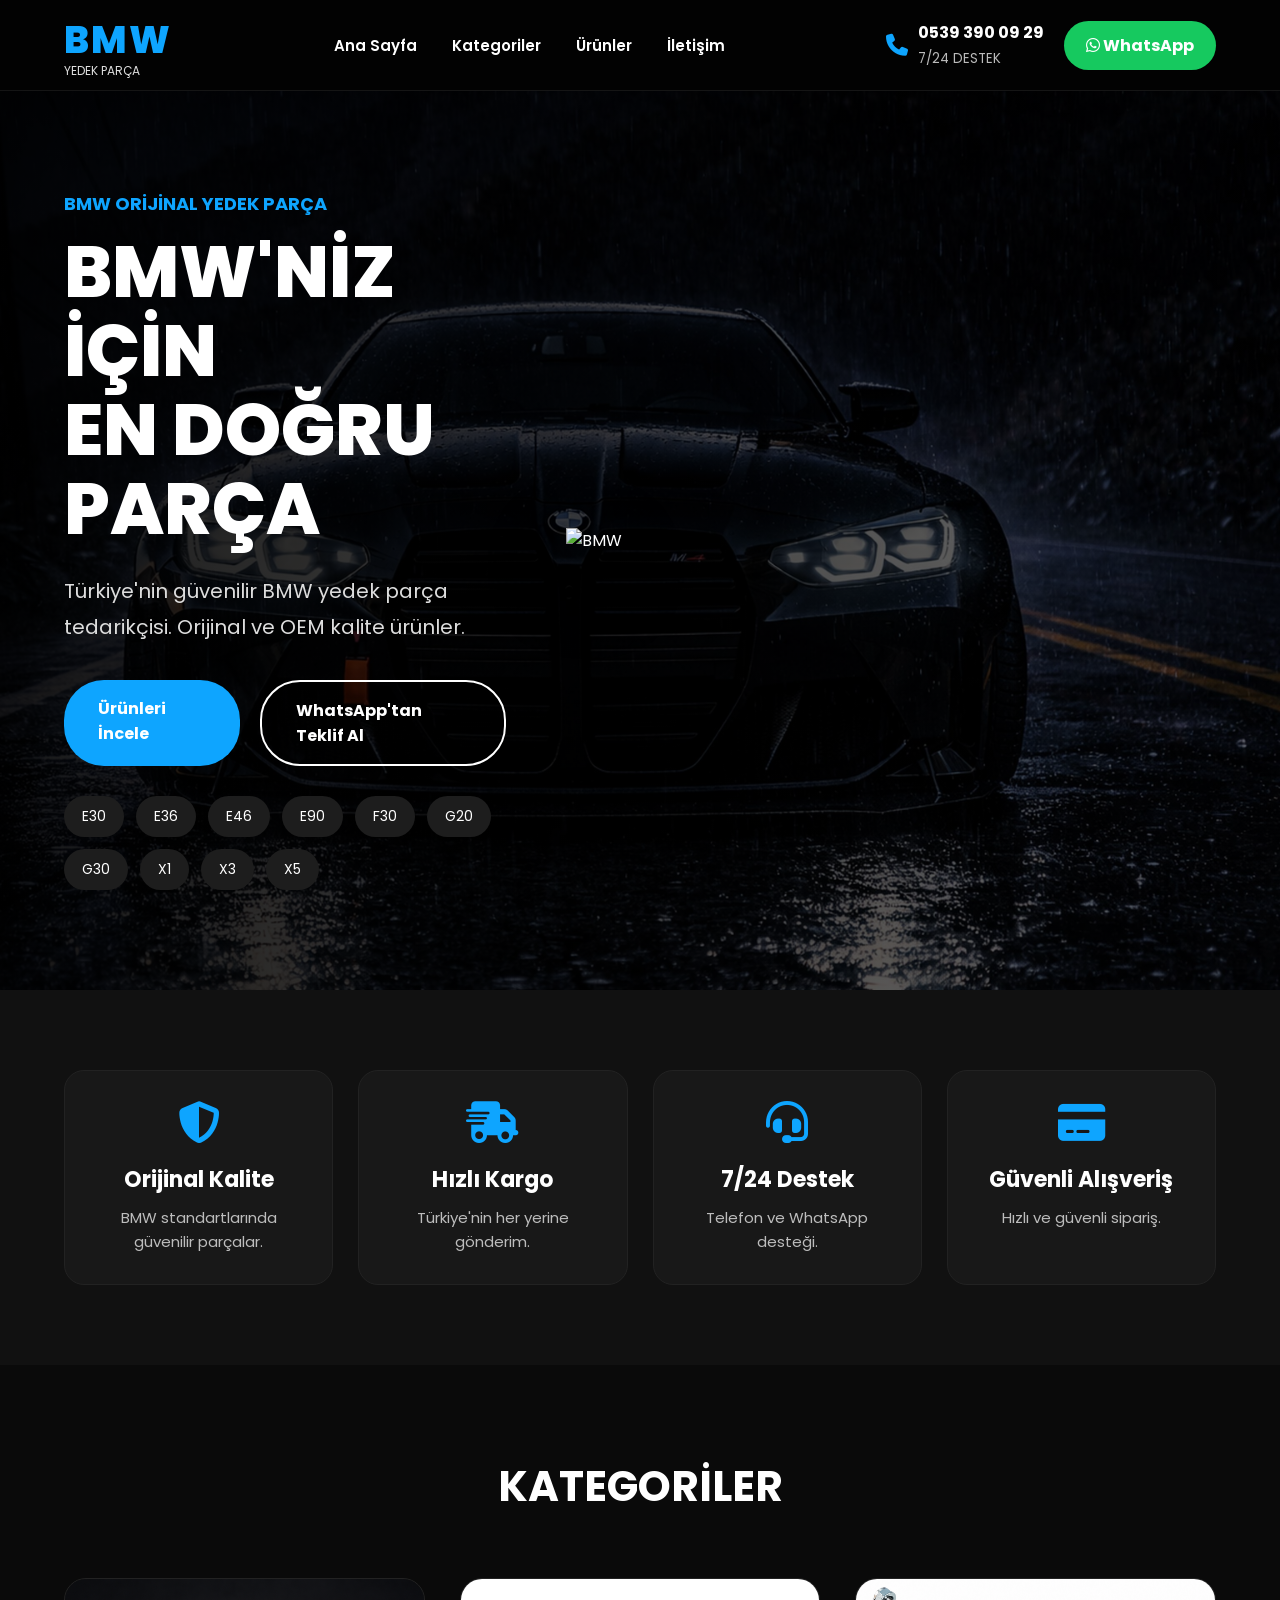
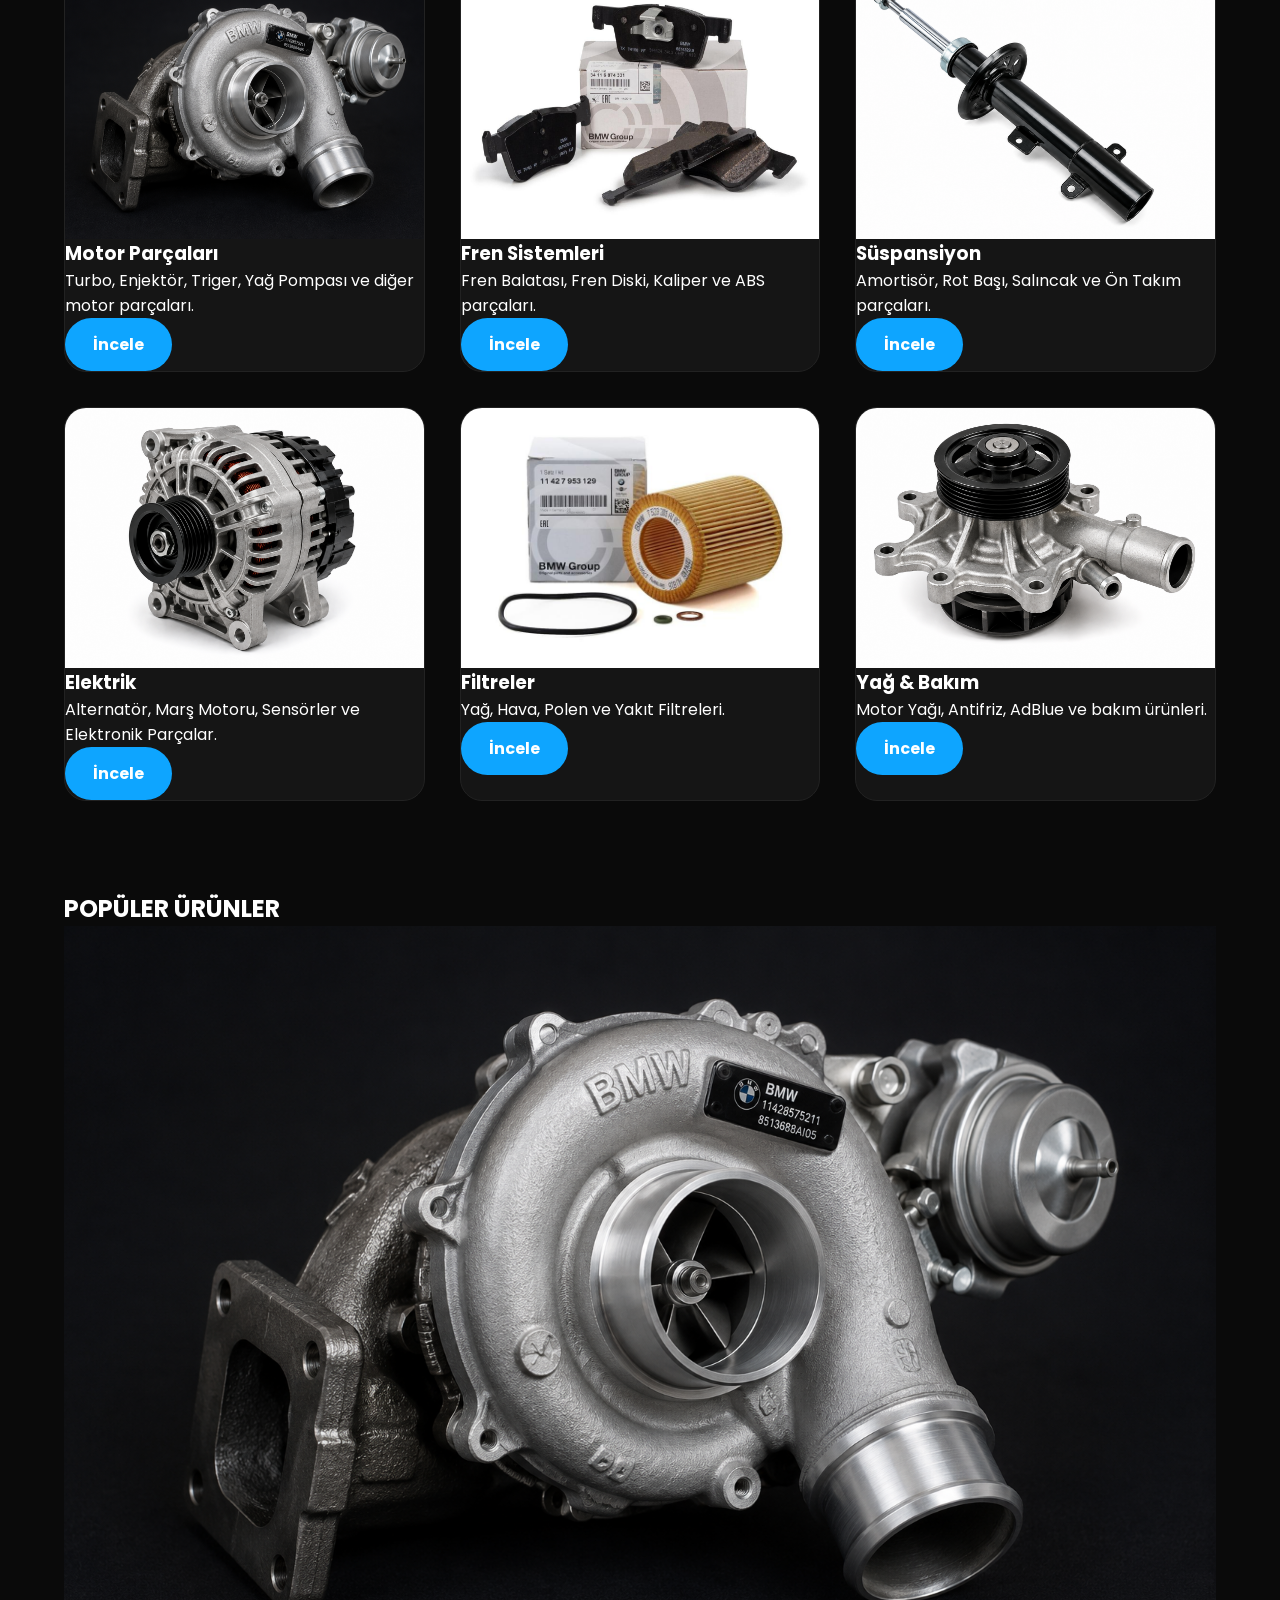
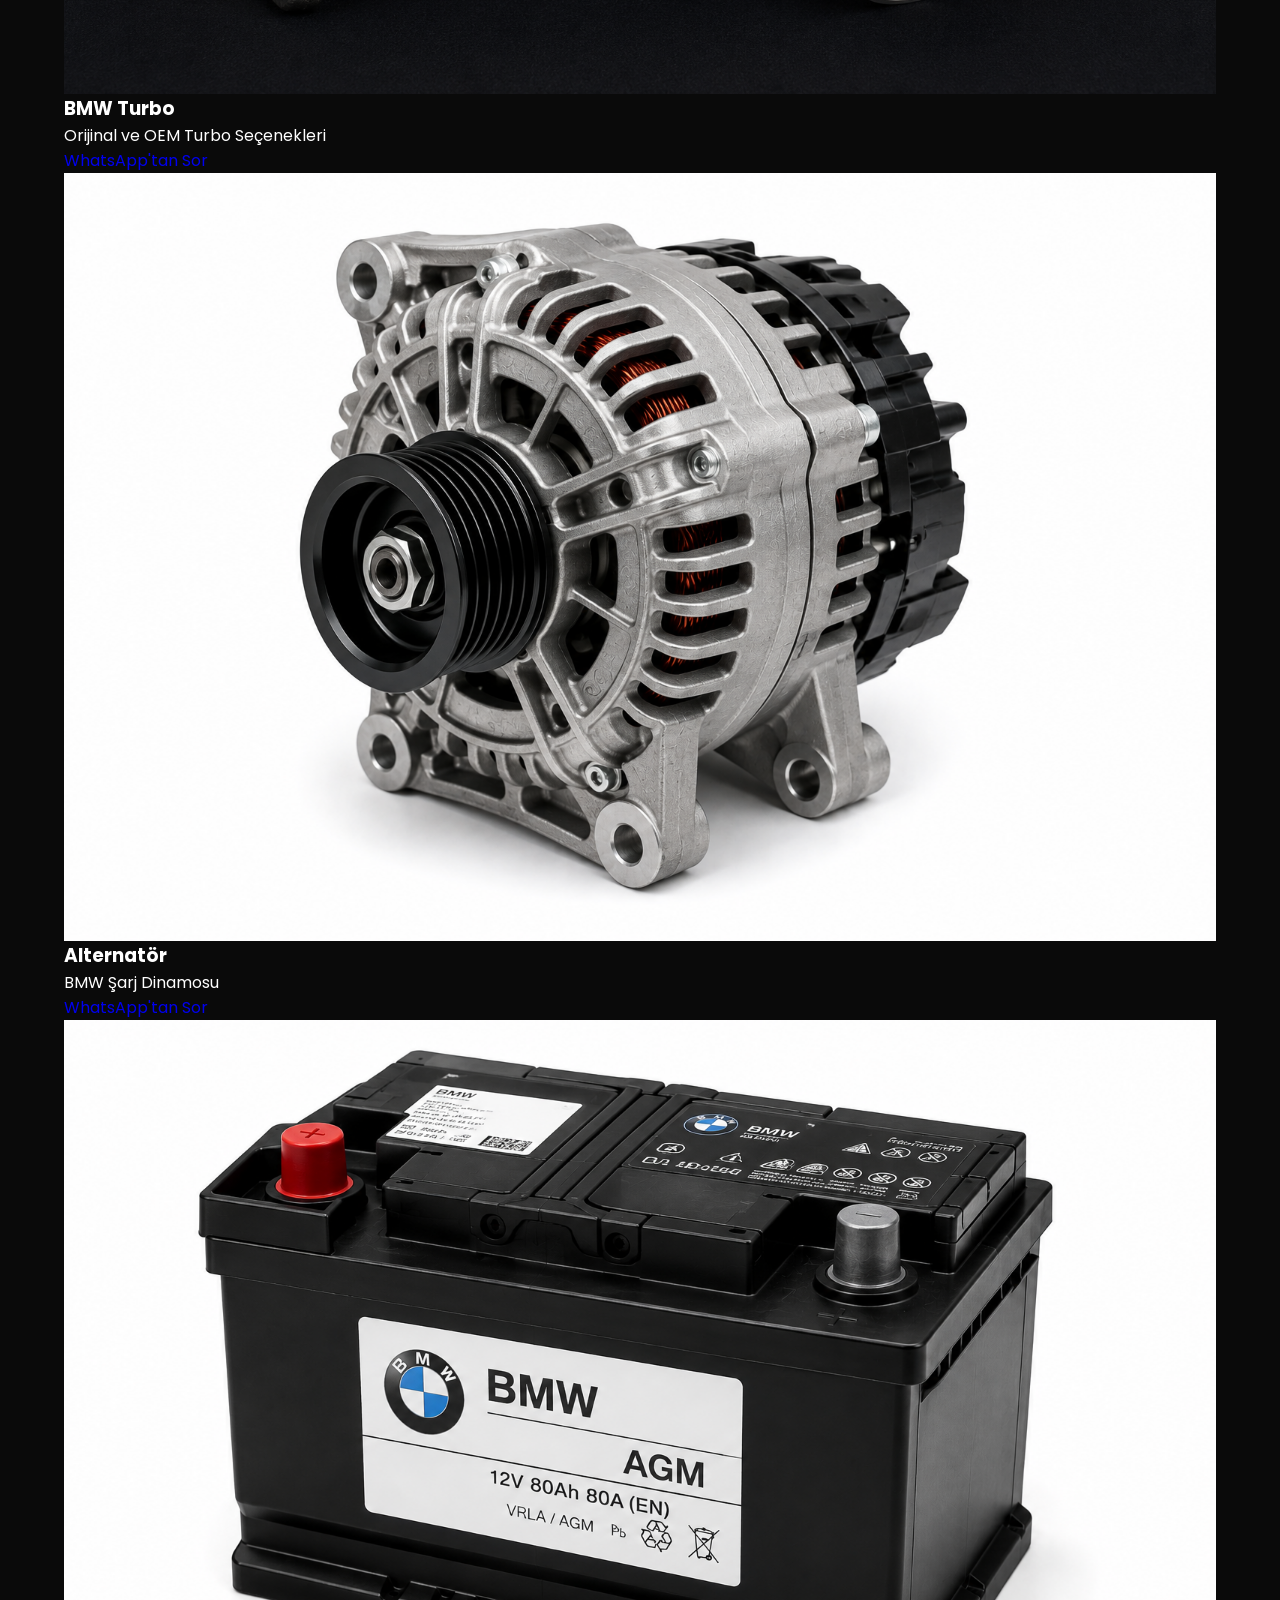
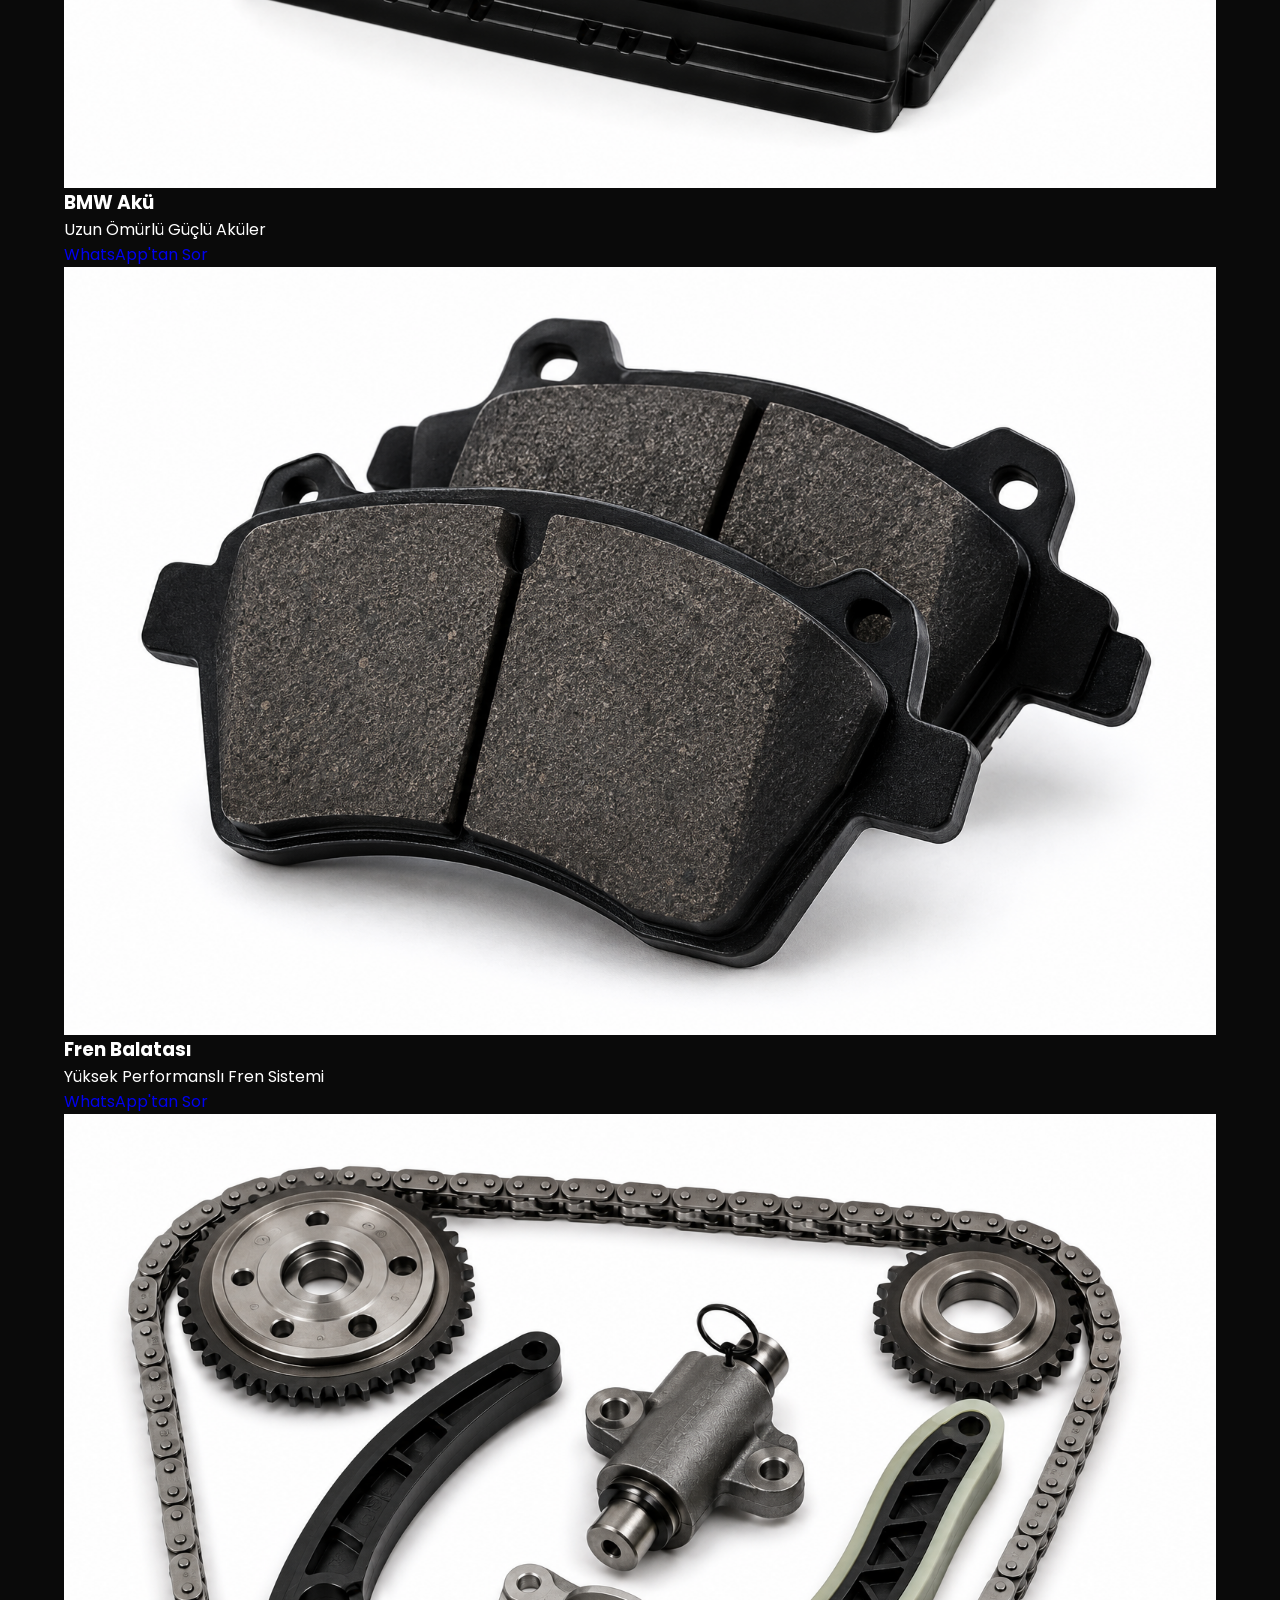
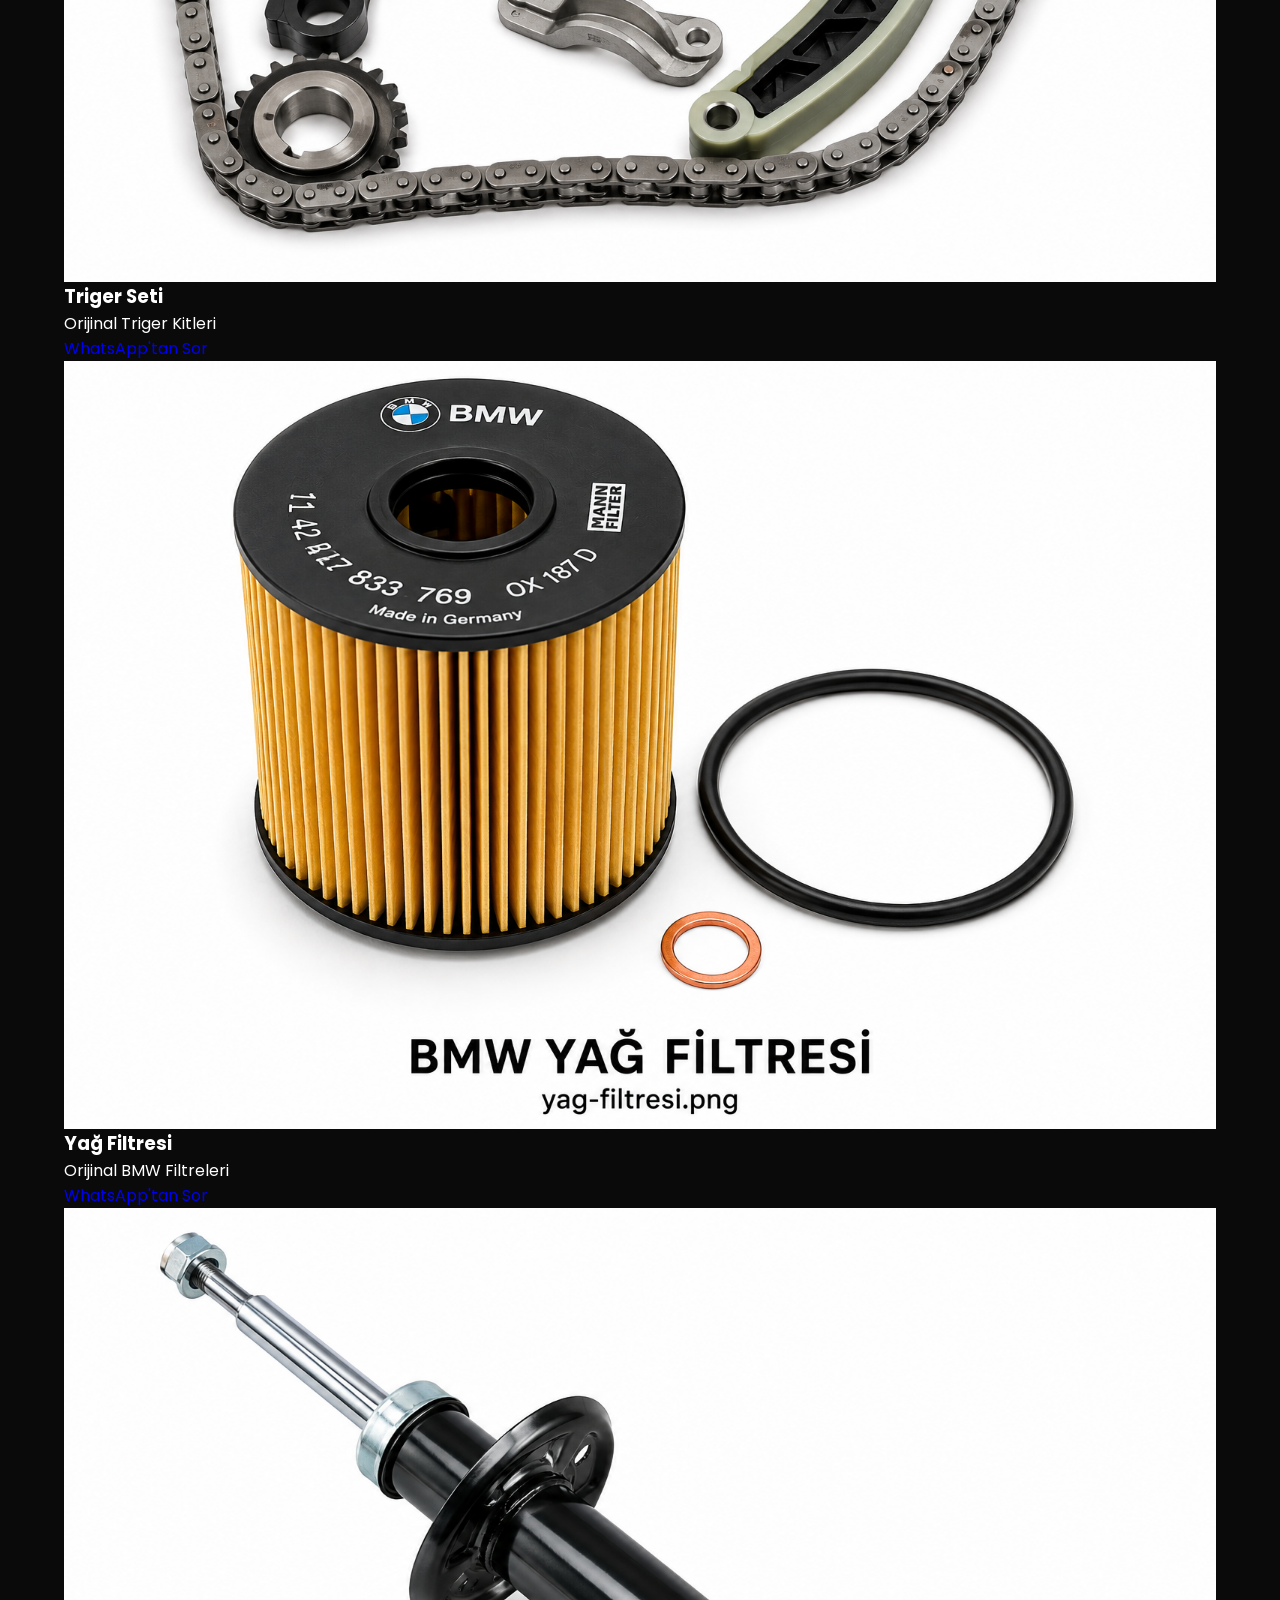
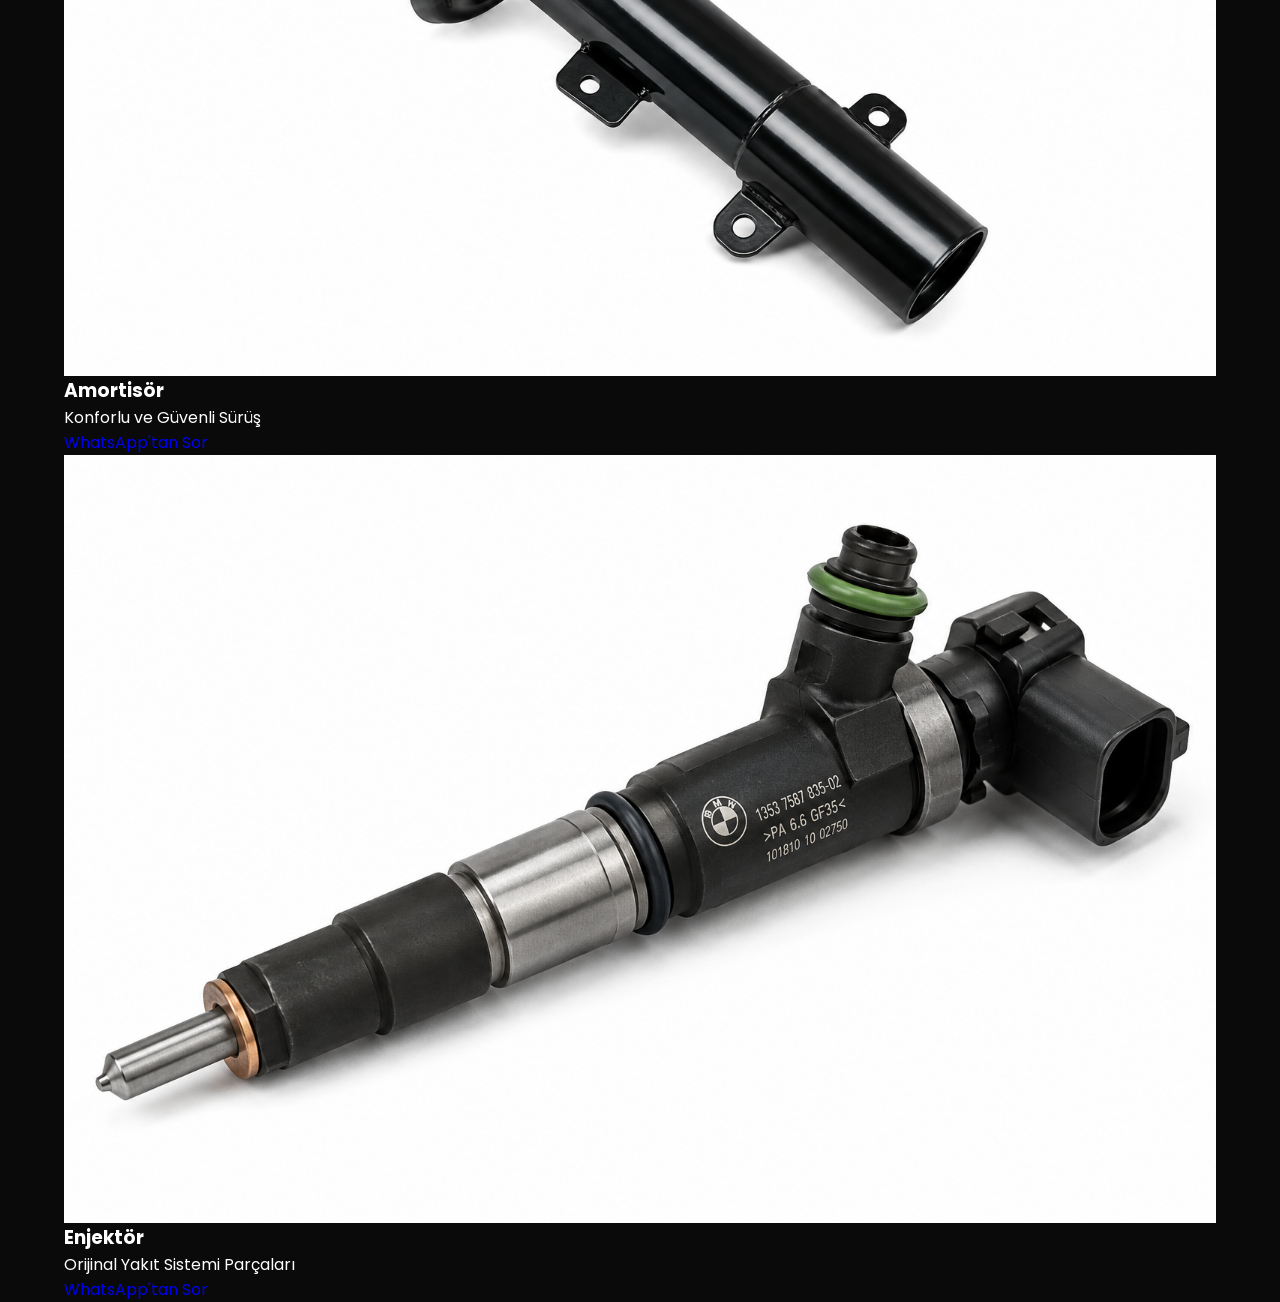
==== commit 53835ae7: "Update index.html" ====
--- a/index.html
+++ b/index.html
@@ -1,21 +1,26 @@
 <!DOCTYPE html>
 <html lang="tr">
+
 <head>
+
 <meta charset="UTF-8">
+
 <meta name="viewport" content="width=device-width, initial-scale=1.0">
 
 <title>BMW Yedek Parça | Orijinal BMW Parçaları</title>
 
-<meta name="description" content="BMW Motor, Fren, Süspansiyon, Elektrik, Kaporta ve Filtre parçaları.">
+<meta name="description" content="BMW Orijinal ve OEM Yedek Parçaları">
 
 <link rel="stylesheet" href="style.css">
 
 <link rel="preconnect" href="https://fonts.googleapis.com">
+
 <link rel="preconnect" href="https://fonts.gstatic.com" crossorigin>
 
 <link href="https://fonts.googleapis.com/css2?family=Poppins:wght@300;400;500;600;700;800&display=swap" rel="stylesheet">
 
-<link rel="stylesheet" href="https://cdnjs.cloudflare.com/ajax/libs/font-awesome/6.7.2/css/all.min.css">
+<link rel="stylesheet"
+href="https://cdnjs.cloudflare.com/ajax/libs/font-awesome/6.7.2/css/all.min.css">
 
 </head>
 
@@ -36,8 +41,11 @@
 <nav>
 
 <a href="#">Ana Sayfa</a>
+
 <a href="#kategoriler">Kategoriler</a>
+
 <a href="#urunler">Ürünler</a>
+
 <a href="#iletisim">İletişim</a>
 
 </nav>
@@ -50,7 +58,7 @@
 
 <div>
 
-<b>0539 390 02 90</b>
+<b>0539 390 09 29</b>
 
 <small>7/24 DESTEK</small>
 
@@ -58,7 +66,7 @@
 
 </div>
 
-<a class="whatsapp" href="https://wa.me/905393900290">
+<a href="https://wa.me/905393900929" class="whatsapp">
 
 <i class="fa-brands fa-whatsapp"></i>
 
@@ -84,7 +92,9 @@
 
 <h1>
 
-BMW'NİZ İÇİN<br>
+BMW'NİZ İÇİN
+
+<br>
 
 EN DOĞRU PARÇA
 
@@ -92,7 +102,7 @@
 
 <p>
 
-Motor, Fren, Süspansiyon, Elektrik, Kaporta ve Filtre parçaları.
+Türkiye'nin güvenilir BMW yedek parça tedarikçisi.
 
 Orijinal ve OEM kalite ürünler.
 
@@ -100,15 +110,17 @@
 
 <div class="hero-buttons">
 
-<a href="#kategoriler" class="btn-blue">
+<a href="#urunler" class="btn-blue">
 
 Ürünleri İncele
 
 </a>
 
-<a href="https://wa.me/905393900290" class="btn-dark">
-
-WhatsApp'tan Fiyat Al
+<a href="https://wa.me/905393900929"
+
+class="btn-dark">
+
+WhatsApp'tan Teklif Al
 
 </a>
 
@@ -117,13 +129,23 @@
 <div class="models">
 
 <span>E30</span>
+
 <span>E36</span>
+
 <span>E46</span>
+
 <span>E90</span>
+
 <span>F30</span>
+
 <span>G20</span>
+
+<span>G30</span>
+
 <span>X1</span>
+
 <span>X3</span>
+
 <span>X5</span>
 
 </div>
@@ -132,7 +154,7 @@
 
 <div class="hero-right">
 
-<img src="images/bmw-hero.png" alt="BMW">
+<img src="images/hero.png" alt="BMW">
 
 </div>
 
@@ -146,11 +168,15 @@
 
 <div class="feature">
 
-<i class="fa-solid fa-shield"></i>
+<i class="fa-solid fa-shield-halved"></i>
 
 <h3>Orijinal Kalite</h3>
 
-<p>BMW standartlarına uygun ürünler.</p>
+<p>
+
+BMW standartlarında güvenilir parçalar.
+
+</p>
 
 </div>
 
@@ -158,9 +184,13 @@
 
 <i class="fa-solid fa-truck-fast"></i>
 
-<h3>Hızlı Teslimat</h3>
-
-<p>Tüm Türkiye'ye hızlı gönderim.</p>
+<h3>Hızlı Kargo</h3>
+
+<p>
+
+Türkiye'nin her yerine gönderim.
+
+</p>
 
 </div>
 
@@ -170,7 +200,11 @@
 
 <h3>7/24 Destek</h3>
 
-<p>Telefon ve WhatsApp desteği.</p>
+<p>
+
+Telefon ve WhatsApp desteği.
+
+</p>
 
 </div>
 
@@ -180,7 +214,11 @@
 
 <h3>Güvenli Alışveriş</h3>
 
-<p>Kolay ödeme ve güvenli sipariş.</p>
+<p>
+
+Hızlı ve güvenli sipariş.
+
+</p>
 
 </div>
 
@@ -192,102 +230,250 @@
 
 <div class="container">
 
-<h2>BMW YEDEK PARÇA KATEGORİLERİ</h2>
+<h2>KATEGORİLER</h2>
 
 <div class="category-grid"><div class="category-card">
-    <img src="images/motor.jpg" alt="BMW Motor Parçaları">
-
-    <div class="category-info">
-        <h3>Motor Parçaları</h3>
-
-        <p>
-            Turbo, piston, krank, enjektör, conta ve tüm motor parçaları.
-        </p>
-
-        <a href="motor.html" class="btn-card">
-            İncele →
-        </a>
-    </div>
+
+<img src="images/turbo.png" alt="BMW Motor">
+
+<div class="category-content">
+
+<h3>Motor Parçaları</h3>
+
+<p>
+Turbo, Enjektör, Triger, Yağ Pompası ve diğer motor parçaları.
+</p>
+
+<a href="motor.html" class="btn-card">
+İncele
+</a>
+
+</div>
+
 </div>
 
 <div class="category-card">
-    <img src="images/fren.jpg" alt="BMW Fren Parçaları">
-
-    <div class="category-info">
-        <h3>Fren Sistemleri</h3>
-
-        <p>
-            Balata, disk, kaliper, ABS sensörleri ve fren ekipmanları.
-        </p>
-
-        <a href="fren.html" class="btn-card">
-            İncele →
-        </a>
-    </div>
+
+<img src="images/brake.jpg" alt="BMW Fren">
+
+<div class="category-content">
+
+<h3>Fren Sistemleri</h3>
+
+<p>
+Fren Balatası, Fren Diski, Kaliper ve ABS parçaları.
+</p>
+
+<a href="fren.html" class="btn-card">
+İncele
+</a>
+
+</div>
+
 </div>
 
 <div class="category-card">
-    <img src="images/suspansiyon.jpg" alt="BMW Süspansiyon">
-
-    <div class="category-info">
-        <h3>Süspansiyon</h3>
-
-        <p>
-            Amortisör, salıncak, rot başı ve ön takım parçaları.
-        </p>
-
-        <a href="suspansiyon.html" class="btn-card">
-            İncele →
-        </a>
-    </div>
+
+<img src="images/amortisor.png" alt="BMW Süspansiyon">
+
+<div class="category-content">
+
+<h3>Süspansiyon</h3>
+
+<p>
+Amortisör, Rot Başı, Salıncak ve Ön Takım parçaları.
+</p>
+
+<a href="suspansiyon.html" class="btn-card">
+İncele
+</a>
+
+</div>
+
 </div>
 
 <div class="category-card">
-    <img src="images/elektrik.jpg" alt="BMW Elektrik">
-
-    <div class="category-info">
-        <h3>Elektrik</h3>
-
-        <p>
-            Alternatör, marş motoru, sensörler ve elektronik parçalar.
-        </p>
-
-        <a href="elektrik.html" class="btn-card">
-            İncele →
-        </a>
-    </div>
+
+<img src="images/alternator.png" alt="BMW Elektrik">
+
+<div class="category-content">
+
+<h3>Elektrik</h3>
+
+<p>
+Alternatör, Marş Motoru, Sensörler ve Elektronik Parçalar.
+</p>
+
+<a href="elektrik.html" class="btn-card">
+İncele
+</a>
+
+</div>
+
 </div>
 
 <div class="category-card">
-    <img src="images/kaporta.jpg" alt="BMW Kaporta">
-
-    <div class="category-info">
-        <h3>Kaporta</h3>
-
-        <p>
-            Tampon, kaput, çamurluk, far ve dış gövde parçaları.
-        </p>
-
-        <a href="kaporta.html" class="btn-card">
-            İncele →
-        </a>
-    </div>
+
+<img src="images/filter.jpg" alt="BMW Filtre">
+
+<div class="category-content">
+
+<h3>Filtreler</h3>
+
+<p>
+Yağ, Hava, Polen ve Yakıt Filtreleri.
+</p>
+
+<a href="filtreler.html" class="btn-card">
+İncele
+</a>
+
+</div>
+
 </div>
 
 <div class="category-card">
-    <img src="images/filtreler.jpg" alt="BMW Filtreler">
-
-    <div class="category-info">
-        <h3>Filtreler</h3>
-
-        <p>
-            Yağ, hava, polen ve yakıt filtreleri.
-        </p>
-
-        <a href="filtreler.html" class="btn-card">
-            İncele →
-        </a>
-    </div>
+
+<img src="images/devirdaim.png" alt="BMW Bakım">
+
+<div class="category-content">
+
+<h3>Yağ & Bakım</h3>
+
+<p>
+Motor Yağı, Antifriz, AdBlue ve bakım ürünleri.
+</p>
+
+<a href="yag-bakim.html" class="btn-card">
+İncele
+</a>
+
+</div>
+
+</div>
+
+</div>
+
+</div>
+
+</section><section id="urunler" class="products">
+
+<div class="container">
+
+<h2>POPÜLER ÜRÜNLER</h2>
+
+<div class="product-grid">
+
+<div class="product-card">
+
+<img src="images/turbo.png" alt="BMW Turbo">
+
+<h3>BMW Turbo</h3>
+
+<p>Orijinal ve OEM Turbo Seçenekleri</p>
+
+<a href="https://wa.me/905393900929" class="btn-product">
+WhatsApp'tan Sor
+</a>
+
+</div>
+
+<div class="product-card">
+
+<img src="images/alternator.png" alt="BMW Alternatör">
+
+<h3>Alternatör</h3>
+
+<p>BMW Şarj Dinamosu</p>
+
+<a href="https://wa.me/905393900929" class="btn-product">
+WhatsApp'tan Sor
+</a>
+
+</div>
+
+<div class="product-card">
+
+<img src="images/aku.png" alt="BMW Akü">
+
+<h3>BMW Akü</h3>
+
+<p>Uzun Ömürlü Güçlü Aküler</p>
+
+<a href="https://wa.me/905393900929" class="btn-product">
+WhatsApp'tan Sor
+</a>
+
+</div>
+
+<div class="product-card">
+
+<img src="images/fren-balatasi.png" alt="BMW Fren Balatası">
+
+<h3>Fren Balatası</h3>
+
+<p>Yüksek Performanslı Fren Sistemi</p>
+
+<a href="https://wa.me/905393900929" class="btn-product">
+WhatsApp'tan Sor
+</a>
+
+</div>
+
+<div class="product-card">
+
+<img src="images/triger.png" alt="BMW Triger">
+
+<h3>Triger Seti</h3>
+
+<p>Orijinal Triger Kitleri</p>
+
+<a href="https://wa.me/905393900929" class="btn-product">
+WhatsApp'tan Sor
+</a>
+
+</div>
+
+<div class="product-card">
+
+<img src="images/yag-filtresi.png" alt="BMW Yağ Filtresi">
+
+<h3>Yağ Filtresi</h3>
+
+<p>Orijinal BMW Filtreleri</p>
+
+<a href="https://wa.me/905393900929" class="btn-product">
+WhatsApp'tan Sor
+</a>
+
+</div>
+
+<div class="product-card">
+
+<img src="images/amortisor.png" alt="BMW Amortisör">
+
+<h3>Amortisör</h3>
+
+<p>Konforlu ve Güvenli Sürüş</p>
+
+<a href="https://wa.me/905393900929" class="btn-product">
+WhatsApp'tan Sor
+</a>
+
+</div>
+
+<div class="product-card">
+
+<img src="images/enjektor.png" alt="BMW Enjektör">
+
+<h3>Enjektör</h3>
+
+<p>Orijinal Yakıt Sistemi Parçaları</p>
+
+<a href="https://wa.me/905393900929" class="btn-product">
+WhatsApp'tan Sor
+</a>
+
 </div>
 
 </div>
--- a/style.css
+++ b/style.css
@@ -1,613 +1,412 @@
-/* ==========================
-   GENEL AYARLAR
-========================== */
+/*=========================
+    BMW YEDEK PARÇA
+==========================*/
 
 *{
-    margin:0;
-    padding:0;
-    box-sizing:border-box;
+margin:0;
+padding:0;
+box-sizing:border-box;
 }
 
 html{
-    scroll-behavior:smooth;
+scroll-behavior:smooth;
 }
 
 body{
-    font-family:'Poppins',sans-serif;
-    background:#0d0d0d;
-    color:#ffffff;
-    line-height:1.6;
+font-family:'Poppins',sans-serif;
+background:#0a0a0a;
+color:#fff;
+overflow-x:hidden;
+}
+
+img{
+max-width:100%;
+display:block;
+}
+
+a{
+text-decoration:none;
 }
 
 .container{
-    width:90%;
-    max-width:1400px;
-    margin:auto;
-}
-
-a{
-    text-decoration:none;
-}
-
-img{
-    max-width:100%;
-    display:block;
-}
-
-/* ==========================
-   HEADER
-========================== */
-
-.header{
-    position:sticky;
-    top:0;
-    background:#111;
-    z-index:999;
-    border-bottom:2px solid #0099ff;
-}
-
-.header .container{
-    display:flex;
-    justify-content:space-between;
-    align-items:center;
-    padding:20px 0;
-}
-
-.logo h2{
-    color:#0099ff;
-    font-size:32px;
-    font-weight:700;
-}
-
-.logo p{
-    color:#ccc;
-    font-size:14px;
+width:90%;
+max-width:1400px;
+margin:auto;
+}
+
+/*=========================
+HEADER
+==========================*/
+
+header{
+position:fixed;
+top:0;
+left:0;
+width:100%;
+background:rgba(0,0,0,.75);
+backdrop-filter:blur(15px);
+z-index:999;
+border-bottom:1px solid rgba(255,255,255,.08);
+}
+
+header .container{
+height:90px;
+display:flex;
+align-items:center;
+justify-content:space-between;
+}
+
+.logo h1{
+font-size:38px;
+font-weight:800;
+color:#0ea5ff;
+letter-spacing:2px;
+}
+
+.logo span{
+display:block;
+font-size:12px;
+color:#ddd;
+margin-top:-6px;
 }
 
 nav{
-    display:flex;
-    gap:20px;
+display:flex;
+gap:35px;
 }
 
 nav a{
-    color:#fff;
-    font-weight:600;
-    transition:.3s;
+color:#fff;
+font-size:15px;
+font-weight:600;
+transition:.3s;
 }
 
 nav a:hover{
-    color:#0099ff;
-}
-
-/* ==========================
-   WHATSAPP
-========================== */
-
-.whatsapp-btn{
-    background:#25D366;
-    color:#fff;
-    padding:12px 22px;
-    border-radius:30px;
-    font-weight:600;
-    transition:.3s;
-}
-
-.whatsapp-btn:hover{
-    background:#1faa55;
-}
-
-/* ==========================
-   HERO
-========================== */
+color:#0ea5ff;
+}
+
+.header-right{
+display:flex;
+align-items:center;
+gap:20px;
+}
+
+.phone{
+display:flex;
+align-items:center;
+gap:10px;
+}
+
+.phone i{
+font-size:22px;
+color:#0ea5ff;
+}
+
+.phone b{
+display:block;
+font-size:16px;
+}
+
+.phone small{
+color:#bbb;
+}
+
+.whatsapp{
+background:#16c95f;
+padding:12px 22px;
+border-radius:40px;
+color:#fff;
+font-weight:700;
+transition:.3s;
+}
+
+.whatsapp:hover{
+transform:translateY(-3px);
+}
+
+/*=========================
+HERO
+==========================*/
 
 .hero{
-    text-align:center;
-    padding:80px 20px;
-    background:linear-gradient(135deg,#111,#1d1d1d);
-}
-
-.hero h1{
-    font-size:48px;
-    color:#0099ff;
-    margin-bottom:20px;
-}
-
-.hero p{
-    max-width:800px;
-    margin:auto;
-    color:#ddd;
-    font-size:18px;
-}
-
-.btn{
-    display:inline-block;
-    margin-top:30px;
-    background:#0099ff;
-    color:#fff;
-    padding:15px 35px;
-    border-radius:30px;
-    font-weight:bold;
-    transition:.3s;
-}
-
-.btn:hover{
-    background:#0077cc;
-}/* ==========================
-   KATEGORİLER
-========================== */
+height:100vh;
+background:url("images/hero-bg.jpg") center center/cover no-repeat;
+position:relative;
+display:flex;
+align-items:center;
+margin-top:90px;
+}
+
+.overlay{
+position:absolute;
+inset:0;
+background:linear-gradient(to right,
+rgba(0,0,0,.90),
+rgba(0,0,0,.55));
+}
+
+.hero-content{
+position:relative;
+z-index:2;
+display:flex;
+justify-content:space-between;
+align-items:center;
+gap:60px;
+}
+
+.hero-left{
+max-width:650px;
+}
+
+.hero-left h5{
+color:#0ea5ff;
+font-size:18px;
+margin-bottom:15px;
+}
+
+.hero-left h1{
+font-size:72px;
+line-height:1.1;
+font-weight:800;
+margin-bottom:25px;
+}
+
+.hero-left p{
+font-size:20px;
+color:#ddd;
+margin-bottom:35px;
+line-height:1.8;
+}
+
+.hero-buttons{
+display:flex;
+gap:20px;
+margin-bottom:30px;
+}
+
+.btn-blue{
+background:#0ea5ff;
+color:#fff;
+padding:16px 34px;
+border-radius:40px;
+font-weight:700;
+}
+
+.btn-dark{
+border:2px solid #fff;
+color:#fff;
+padding:16px 34px;
+border-radius:40px;
+font-weight:700;
+}
+
+.models{
+display:flex;
+flex-wrap:wrap;
+gap:12px;
+}
+
+.models span{
+background:#1d1d1d;
+padding:10px 18px;
+border-radius:30px;
+font-size:14px;
+}
+
+.hero-right img{
+width:650px;
+filter:drop-shadow(0 30px 40px rgba(0,0,0,.5));
+}/*=========================
+ÖZELLİK KUTULARI
+==========================*/
+
+.features{
+padding:80px 0;
+background:#111;
+}
+
+.features .container{
+display:grid;
+grid-template-columns:repeat(4,1fr);
+gap:25px;
+}
+
+.feature{
+background:#181818;
+padding:30px;
+border-radius:20px;
+text-align:center;
+transition:.35s;
+border:1px solid #222;
+}
+
+.feature:hover{
+transform:translateY(-10px);
+border-color:#0ea5ff;
+box-shadow:0 15px 40px rgba(14,165,255,.25);
+}
+
+.feature i{
+font-size:42px;
+color:#0ea5ff;
+margin-bottom:20px;
+}
+
+.feature h3{
+margin-bottom:10px;
+font-size:22px;
+}
+
+.feature p{
+color:#bdbdbd;
+font-size:15px;
+line-height:1.6;
+}
+
+/*=========================
+KATEGORİLER
+==========================*/
 
 .categories{
-    padding:80px 0;
+padding:90px 0;
+background:#0a0a0a;
 }
 
 .categories h2{
-    text-align:center;
-    font-size:38px;
-    color:#0099ff;
-    margin-bottom:50px;
+text-align:center;
+font-size:42px;
+margin-bottom:60px;
+color:#fff;
 }
 
 .category-grid{
-    display:grid;
-    grid-template-columns:repeat(auto-fit,minmax(300px,1fr));
-    gap:30px;
+display:grid;
+grid-template-columns:repeat(3,1fr);
+gap:35px;
 }
 
 .category-card{
-    background:#181818;
-    border-radius:18px;
-    overflow:hidden;
-    border:1px solid #2d2d2d;
-    transition:.35s;
-    text-align:center;
-    padding:20px;
+background:#151515;
+border-radius:22px;
+overflow:hidden;
+transition:.35s;
+border:1px solid #222;
 }
 
 .category-card:hover{
-    transform:translateY(-8px);
-    border-color:#0099ff;
-    box-shadow:0 10px 25px rgba(0,153,255,.35);
-}
-
-/* ==========================
-   RESİMLER
-========================== */
+transform:translateY(-10px);
+border-color:#0ea5ff;
+box-shadow:0 20px 45px rgba(14,165,255,.25);
+}
 
 .category-card img{
-    width:100%;
-    max-width:240px;
-    height:180px;
-    object-fit:contain;
-    margin:0 auto 20px;
-    transition:.3s;
+width:100%;
+height:260px;
+object-fit:cover;
+transition:.4s;
 }
 
 .category-card:hover img{
-    transform:scale(1.05);
-}
-
-.category-card h3{
-    font-size:24px;
-    color:#ffffff;
-    margin-bottom:12px;
-}
-
-.category-card p{
-    color:#cccccc;
-    margin-bottom:20px;
-    min-height:60px;
-}
-
-.category-card .btn{
-    width:100%;
-}
-
-/* ==========================
-   ÜRÜN KARTLARI
-========================== */
-
-.product-grid{
-    display:grid;
-    grid-template-columns:repeat(auto-fit,minmax(260px,1fr));
-    gap:25px;
-    margin-top:30px;
-}
-
-.product-card{
-    background:#181818;
-    border-radius:18px;
-    padding:20px;
-    text-align:center;
-    border:1px solid #2d2d2d;
-    transition:.3s;
-}
-
-.product-card:hover{
-    transform:translateY(-6px);
-    border-color:#0099ff;
-}
-
-.product-card img{
-    width:220px;
-    height:180px;
-    object-fit:contain;
-    margin:0 auto 15px;
-}
-
-.product-card h3{
-    font-size:22px;
-    margin-bottom:10px;
-}
-
-.product-card p{
-    color:#cfcfcf;
-    margin-bottom:18px;
-}/* ==========================
-   İLETİŞİM
-========================== */
-
-.contact{
-    padding:80px 20px;
-    text-align:center;
-    background:#111;
-}
-
-.contact h2{
-    font-size:36px;
-    color:#0099ff;
-    margin-bottom:20px;
-}
-
-.contact p{
-    max-width:700px;
-    margin:0 auto 30px;
-    color:#dddddd;
-    font-size:18px;
-}
-
-/* ==========================
-   FOOTER
-========================== */
-
-.footer{
-    background:#090909;
-    color:#ffffff;
-    padding:60px 0 30px;
-    border-top:2px solid #0099ff;
-}
-
-.footer-grid{
-    display:grid;
-    grid-template-columns:repeat(auto-fit,minmax(250px,1fr));
-    gap:40px;
-}
-
-.footer h3{
-    color:#0099ff;
-    margin-bottom:15px;
-}
-
-.footer p,
-.footer li{
-    color:#cccccc;
-    margin-bottom:10px;
-}
-
-.footer ul{
-    list-style:none;
-}
-
-.footer ul li a{
-    color:#cccccc;
-    transition:.3s;
-}
-
-.footer ul li a:hover{
-    color:#0099ff;
-}
-
-.footer hr{
-    margin:35px 0 20px;
-    border:none;
-    border-top:1px solid #333;
-}
-
-/* ==========================
-   MOBİL UYUM
-========================== */
+transform:scale(1.08);
+}
+
+.category-info{
+padding:25px;
+}
+
+.category-info h3{
+font-size:28px;
+margin-bottom:12px;
+}
+
+.category-info p{
+color:#bdbdbd;
+line-height:1.8;
+margin-bottom:25px;
+}
+
+.btn-card{
+display:inline-block;
+padding:14px 28px;
+background:#0ea5ff;
+color:#fff;
+border-radius:35px;
+font-weight:700;
+transition:.3s;
+}
+
+.btn-card:hover{
+background:#0b8de0;
+}
+
+/*=========================
+MOBİL
+==========================*/
 
 @media(max-width:992px){
 
-.header .container{
-    flex-direction:column;
-    gap:20px;
+.hero-content{
+flex-direction:column;
+text-align:center;
+}
+
+.hero-right img{
+width:100%;
+max-width:550px;
+}
+
+.features .container{
+grid-template-columns:repeat(2,1fr);
+}
+
+.category-grid{
+grid-template-columns:repeat(2,1fr);
+}
+
+}
+
+@media(max-width:768px){
+
+header .container{
+flex-direction:column;
+height:auto;
+padding:15px 0;
 }
 
 nav{
-    flex-wrap:wrap;
-    justify-content:center;
-}
-
-.hero h1{
-    font-size:38px;
-}
-
-.categories h2{
-    font-size:30px;
-}
-
-}
-
-@media(max-width:768px){
+flex-wrap:wrap;
+justify-content:center;
+gap:15px;
+}
 
 .hero{
-    padding:60px 15px;
-}
-
-.hero h1{
-    font-size:30px;
-}
-
-.hero p{
-    font-size:16px;
+height:auto;
+padding:80px 0;
+}
+
+.hero-left h1{
+font-size:42px;
+}
+
+.hero-left p{
+font-size:17px;
+}
+
+.hero-buttons{
+flex-direction:column;
+}
+
+.features .container{
+grid-template-columns:1fr;
 }
 
 .category-grid{
-    grid-template-columns:1fr;
+grid-template-columns:1fr;
 }
 
 .category-card img{
-    max-width:200px;
-    height:160px;
-}
-
-.product-card img{
-    width:180px;
-    height:150px;
-}
-
-.whatsapp-btn{
-    width:100%;
-    text-align:center;
-}
-
-.btn{
-    width:100%;
-    text-align:center;
-}
-
-}/* ==========================
-   ARAMA KUTUSU
-========================== */
-
-.search-box{
-    max-width:700px;
-    margin:40px auto;
-    display:flex;
-    gap:10px;
-}
-
-.search-box input{
-    flex:1;
-    padding:15px 20px;
-    border:none;
-    border-radius:40px;
-    background:#1b1b1b;
-    color:#fff;
-    font-size:16px;
-    outline:none;
-}
-
-.search-box input::placeholder{
-    color:#999;
-}
-
-.search-box button{
-    padding:15px 30px;
-    border:none;
-    border-radius:40px;
-    background:#0099ff;
-    color:#fff;
-    cursor:pointer;
-    font-weight:600;
-    transition:.3s;
-}
-
-.search-box button:hover{
-    background:#0077cc;
-}
-
-/* ==========================
-   ÜRÜN ETİKETLERİ
-========================== */
-
-.badge{
-    display:inline-block;
-    background:#0099ff;
-    color:#fff;
-    padding:6px 12px;
-    border-radius:20px;
-    font-size:13px;
-    font-weight:600;
-    margin-bottom:10px;
-}
-
-.badge.new{
-    background:#28a745;
-}
-
-.badge.sale{
-    background:#dc3545;
-}
-
-/* ==========================
-   SABİT WHATSAPP
-========================== */
-
-.float-whatsapp{
-    position:fixed;
-    right:20px;
-    bottom:20px;
-    width:60px;
-    height:60px;
-    background:#25D366;
-    border-radius:50%;
-    display:flex;
-    justify-content:center;
-    align-items:center;
-    color:#fff;
-    font-size:28px;
-    text-decoration:none;
-    box-shadow:0 5px 20px rgba(0,0,0,.35);
-    z-index:9999;
-    transition:.3s;
-}
-
-.float-whatsapp:hover{
-    transform:scale(1.1);
-}
-
-/* ==========================
-   YUKARI ÇIK BUTONU
-========================== */
-
-.top-btn{
-    position:fixed;
-    right:20px;
-    bottom:95px;
-    width:50px;
-    height:50px;
-    background:#0099ff;
-    color:#fff;
-    border-radius:50%;
-    display:flex;
-    justify-content:center;
-    align-items:center;
-    text-decoration:none;
-    font-size:22px;
-    transition:.3s;
-    z-index:9998;
-}
-
-.top-btn:hover{
-    background:#0077cc;
-    transform:translateY(-3px);
-}/* ==========================
-   ANİMASYONLAR
-========================== */
-
-@keyframes fadeUp{
-    from{
-        opacity:0;
-        transform:translateY(30px);
-    }
-    to{
-        opacity:1;
-        transform:translateY(0);
-    }
-}
-
-.hero,
-.category-card,
-.product-card,
-.contact,
-.footer{
-    animation:fadeUp .8s ease;
-}
-
-/* ==========================
-   SCROLLBAR
-========================== */
-
-::-webkit-scrollbar{
-    width:10px;
-}
-
-::-webkit-scrollbar-track{
-    background:#111;
-}
-
-::-webkit-scrollbar-thumb{
-    background:#0099ff;
-    border-radius:10px;
-}
-
-::-webkit-scrollbar-thumb:hover{
-    background:#0077cc;
-}
-
-/* ==========================
-   RESİM EFEKTİ
-========================== */
-
-.category-card img,
-.product-card img{
-    filter:drop-shadow(0 8px 18px rgba(0,0,0,.35));
-}
-
-.category-card:hover img,
-.product-card:hover img{
-    transform:scale(1.08);
-}
-
-/* ==========================
-   SEÇİLEN YAZI
-========================== */
-
-::selection{
-    background:#0099ff;
-    color:#fff;
-}
-
-/* ==========================
-   TABLOLAR
-========================== */
-
-table{
-    width:100%;
-    border-collapse:collapse;
-    margin:30px 0;
-}
-
-table th{
-    background:#0099ff;
-    color:#fff;
-    padding:15px;
-}
-
-table td{
-    padding:15px;
-    border:1px solid #333;
-    background:#181818;
-}
-
-/* ==========================
-   FORM ELEMANLARI
-========================== */
-
-input,
-select,
-textarea{
-    width:100%;
-    padding:14px;
-    border-radius:10px;
-    border:1px solid #333;
-    background:#181818;
-    color:#fff;
-    margin-bottom:15px;
-}
-
-input:focus,
-select:focus,
-textarea:focus{
-    outline:none;
-    border-color:#0099ff;
-}
-
-/* ==========================
-   SON
-========================== */
-
-body{
-    overflow-x:hidden;
-}
+height:220px;
+}
+
+}
